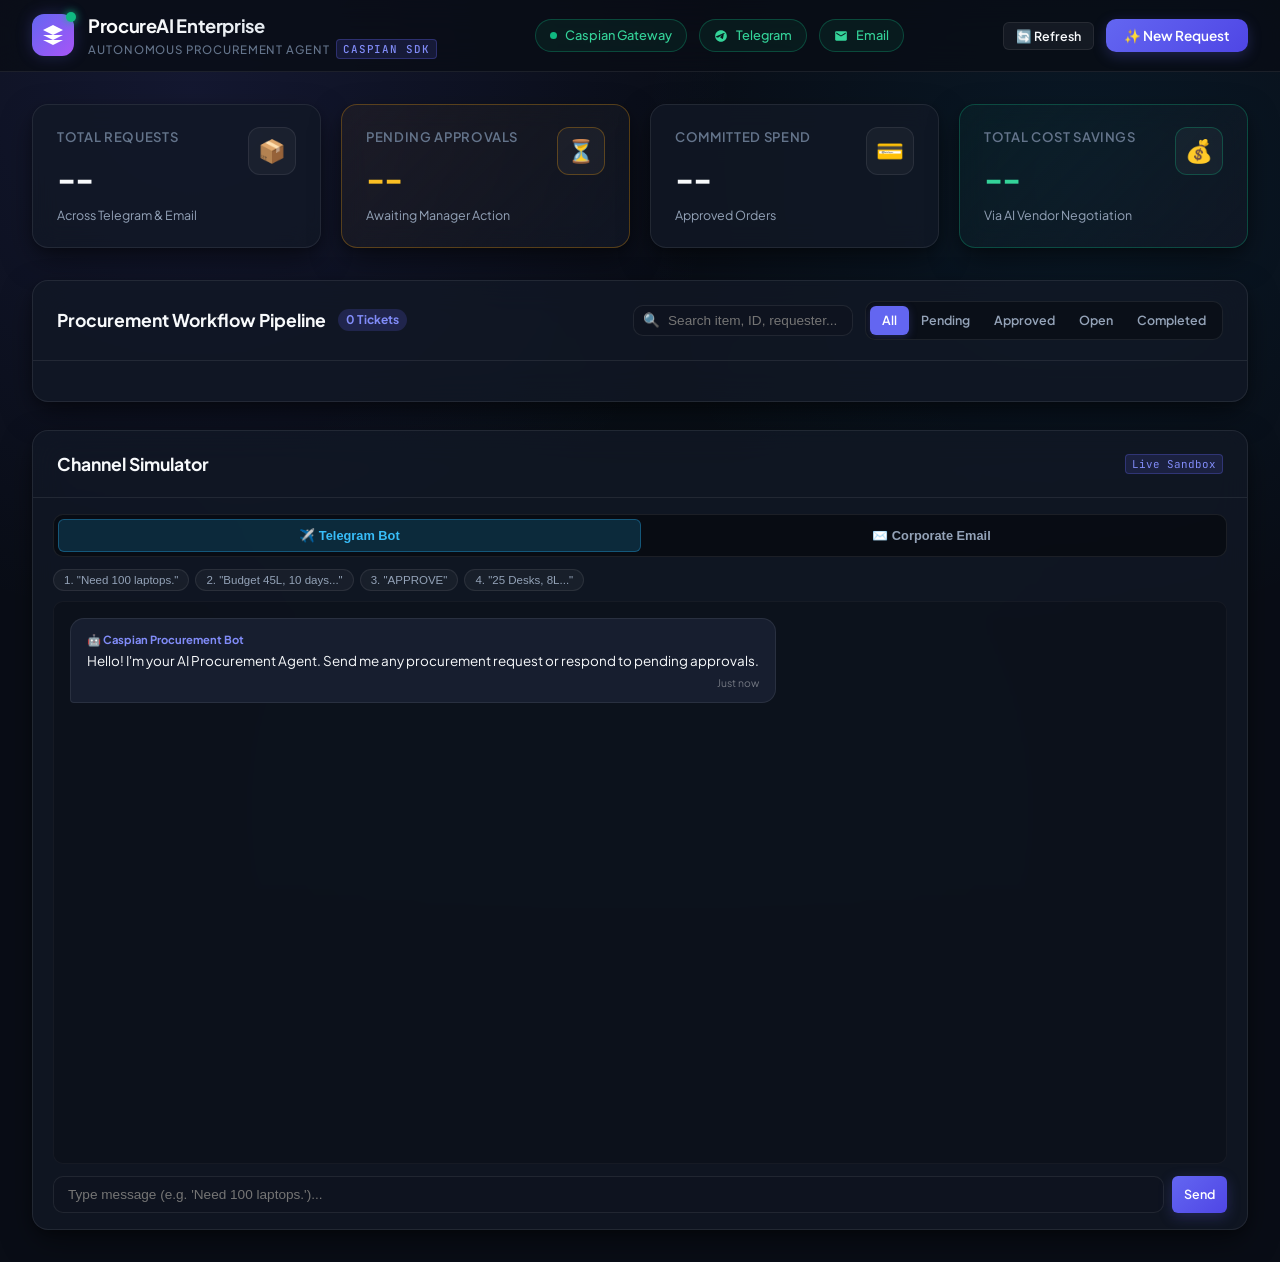
==== static/index.html @ bb364f2c "feat: complete Enterprise AI Procurement Agent powered by Caspian SDK with multi-channel Telegram, E" ====
<!DOCTYPE html>
<html lang="en">
<head>
  <meta charset="UTF-8">
  <meta name="viewport" content="width=device-width, initial-scale=1.0">
  <title>Enterprise AI Procurement Agent | Powered by Caspian SDK</title>
  <link rel="preconnect" href="https://fonts.googleapis.com">
  <link rel="preconnect" href="https://fonts.gstatic.com" crossorigin>
  <link href="https://fonts.googleapis.com/css2?family=JetBrains+Mono:wght@400;600;700&family=Plus+Jakarta+Sans:wght@400;500;600;700;800&display=swap" rel="stylesheet">
  <link rel="stylesheet" href="/static/css/style.css">
</head>
<body>
  <div class="app-layout">
    
    <!-- Top Header -->
    <header class="header">
      <div class="brand-section">
        <div class="brand-logo-badge">
          <svg viewBox="0 0 24 24">
            <path d="M12 2L2 7l10 5 10-5-10-5zM2 17l10 5 10-5M2 12l10 5 10-5"/>
          </svg>
          <div class="pulse-indicator"></div>
        </div>
        <div>
          <div class="brand-title">ProcureAI Enterprise</div>
          <div class="brand-subtitle">
            Autonomous Procurement Agent <span class="caspian-tag">Caspian SDK</span>
          </div>
        </div>
      </div>

      <!-- Live Channel Status Indicators -->
      <div class="header-status-channels">
        <div class="channel-pill active" title="Caspian Unified Multi-Channel Gateway">
          <div class="dot"></div>
          <span>Caspian Gateway</span>
        </div>
        <div class="channel-pill active" title="Telegram Bot Channel Ready">
          <svg width="14" height="14" viewBox="0 0 24 24" fill="currentColor">
            <path d="M12 2C6.48 2 2 6.48 2 12s4.48 10 10 10 10-4.48 10-10S17.52 2 12 2zm4.64 6.8c-.15 1.58-.8 5.42-1.13 7.19-.14.75-.42 1-.68 1.03-.58.05-1.02-.38-1.58-.75-.88-.58-1.38-.94-2.23-1.5-.99-.65-.35-1.01.22-1.59.15-.15 2.71-2.48 2.76-2.69.01-.03.01-.14-.07-.19-.08-.05-.19-.02-.27 0-.12.03-1.99 1.27-5.61 3.72-.53.36-1.01.54-1.44.53-.47-.01-1.38-.27-2.05-.49-.83-.27-1.49-.42-1.43-.88.03-.24.38-.49 1.03-.75 4.04-1.76 6.74-2.92 8.09-3.49 3.85-1.61 4.65-1.89 5.17-1.9.11 0 .37.03.54.17.14.12.18.28.2.45-.02.07-.02.21-.04.34z"/>
          </svg>
          <span>Telegram</span>
        </div>
        <div class="channel-pill active" title="Corporate Email Inbound/Outbound Engine">
          <svg width="14" height="14" viewBox="0 0 24 24" fill="currentColor">
            <path d="M20 4H4c-1.1 0-1.99.9-1.99 2L2 18c0 1.1.9 2 2 2h16c1.1 0 2-.9 2-2V6c0-1.1-.9-2-2-2zm0 4l-8 5-8-5V6l8 5 8-5v2z"/>
          </svg>
          <span>Email</span>
        </div>
      </div>

      <!-- Action Buttons -->
      <div class="header-actions">
        <button class="btn btn-glass btn-sm" id="btn-refresh-dashboard">
          🔄 Refresh
        </button>
        <button class="btn btn-primary" id="btn-open-create-modal">
          ✨ New Request
        </button>
      </div>
    </header>

    <!-- Main Content -->
    <main class="main-content">
      
      <!-- KPI Metrics Grid -->
      <div class="kpi-grid">
        <div class="kpi-card">
          <div>
            <div class="kpi-title">Total Requests</div>
            <div class="kpi-value" id="kpi-total-requests">--</div>
            <div class="kpi-subtitle">Across Telegram & Email</div>
          </div>
          <div class="kpi-icon-box">📦</div>
        </div>

        <div class="kpi-card pending-approval">
          <div>
            <div class="kpi-title">Pending Approvals</div>
            <div class="kpi-value" id="kpi-pending-approvals" style="color: #fbbf24;">--</div>
            <div class="kpi-subtitle">Awaiting Manager Action</div>
          </div>
          <div class="kpi-icon-box" style="border-color: rgba(245, 158, 11, 0.3);">⏳</div>
        </div>

        <div class="kpi-card">
          <div>
            <div class="kpi-title">Committed Spend</div>
            <div class="kpi-value" id="kpi-committed-spend">--</div>
            <div class="kpi-subtitle">Approved Orders</div>
          </div>
          <div class="kpi-icon-box">💳</div>
        </div>

        <div class="kpi-card savings-highlight">
          <div>
            <div class="kpi-title">Total Cost Savings</div>
            <div class="kpi-value" id="kpi-total-savings" style="color: #34d399;">--</div>
            <div class="kpi-subtitle">Via AI Vendor Negotiation</div>
          </div>
          <div class="kpi-icon-box" style="border-color: rgba(16, 185, 129, 0.3);">💰</div>
        </div>
      </div>

      <!-- Main Dual Panel Section -->
      <div class="dashboard-grid">
        
        <!-- Left Panel: Procurement Workflow Tracker -->
        <div class="panel">
          <div class="panel-header">
            <div class="panel-title-area">
              <div class="panel-title">Procurement Workflow Pipeline</div>
              <div class="badge-count" id="pipeline-count">0 Tickets</div>
            </div>

            <!-- Controls: Search & Tabs -->
            <div class="controls-bar">
              <div class="search-input-wrap">
                <span class="search-icon">🔍</span>
                <input type="text" class="search-input" id="search-input" placeholder="Search item, ID, requester...">
              </div>

              <div class="filter-tabs" id="status-filter-tabs">
                <div class="filter-tab active" data-status="">All</div>
                <div class="filter-tab" data-status="Approval Pending">Pending</div>
                <div class="filter-tab" data-status="Approved">Approved</div>
                <div class="filter-tab" data-status="Open">Open</div>
                <div class="filter-tab" data-status="Completed">Completed</div>
              </div>
            </div>
          </div>

          <!-- Cards List -->
          <div class="procurement-list" id="procurement-cards-container">
            <!-- Dynamic cards injected by JS -->
          </div>
        </div>

        <!-- Right Panel: Live Multi-Channel Simulator -->
        <div class="panel simulator-panel">
          <div class="panel-header">
            <div class="panel-title-area">
              <div class="panel-title">Channel Simulator</div>
            </div>
            <span class="caspian-tag">Live Sandbox</span>
          </div>

          <div style="padding: 16px 20px; display: flex; flex-direction: column; flex: 1;">
            
            <!-- Channel Switcher -->
            <div class="simulator-channel-switch">
              <button class="sim-switch-btn active telegram" id="sim-tab-telegram" data-channel="telegram">
                ✈️ Telegram Bot
              </button>
              <button class="sim-switch-btn email" id="sim-tab-email" data-channel="email">
                ✉️ Corporate Email
              </button>
            </div>

            <!-- Quick Example Prompts from User Request -->
            <div class="quick-prompts">
              <button class="quick-prompt-btn" data-text="Need 100 laptops.">
                1. "Need 100 laptops."
              </button>
              <button class="quick-prompt-btn" data-text="Budget is 45 lakhs and delivery in 10 days with i5, 16GB RAM, 512GB SSD">
                2. "Budget 45L, 10 days..."
              </button>
              <button class="quick-prompt-btn" data-text="APPROVE">
                3. "APPROVE"
              </button>
              <button class="quick-prompt-btn" data-text="Procure 25 ergonomic standing desks within 3 weeks budget 8 Lakhs">
                4. "25 Desks, 8L..."
              </button>
            </div>

            <!-- Live Chat Bubbles Stream -->
            <div class="chat-stream" id="chat-stream">
              <div class="chat-bubble agent">
                <div class="agent-tag">🤖 Caspian Procurement Bot</div>
                <div>Hello! I'm your AI Procurement Agent. Send me any procurement request or respond to pending approvals.</div>
                <div class="bubble-time">Just now</div>
              </div>
            </div>

            <!-- Message Input Area -->
            <form id="chat-form" class="chat-input-area">
              <input type="text" id="chat-input" class="chat-input" placeholder="Type message (e.g. 'Need 100 laptops.')..." autocomplete="off">
              <button type="submit" class="btn btn-primary btn-sm">Send</button>
            </form>
          </div>
        </div>

      </div>
    </main>

    <!-- Modal 1: Procurement Details & Vendor Matrix -->
    <div class="modal-backdrop" id="ticket-modal">
      <div class="modal-box">
        <div class="modal-header">
          <div>
            <div class="modal-title" id="modal-ticket-id">PROC-2026-XXX</div>
            <div style="font-size: 0.8rem; color: var(--text-muted);" id="modal-ticket-title">Title</div>
          </div>
          <button class="close-btn" id="btn-close-ticket-modal">&times;</button>
        </div>

        <div id="modal-ticket-content">
          <!-- Dynamically populated -->
        </div>
      </div>
    </div>

    <!-- Modal 2: Create New Procurement Request -->
    <div class="modal-backdrop" id="create-modal">
      <div class="modal-box">
        <div class="modal-header">
          <div class="modal-title">Create Procurement Request</div>
          <button class="close-btn" id="btn-close-create-modal">&times;</button>
        </div>

        <form id="form-create-procurement">
          <div class="form-group">
            <label class="form-label">Product Name / Category</label>
            <input type="text" id="create-product" class="form-control" placeholder="e.g. Laptop, Server, Monitor, Office Chair" required>
          </div>

          <div class="form-grid">
            <div class="form-group">
              <label class="form-label">Quantity</label>
              <input type="number" id="create-quantity" class="form-control" placeholder="100" min="1" required>
            </div>
            <div class="form-group">
              <label class="form-label">Budget (INR ₹)</label>
              <input type="number" id="create-budget" class="form-control" placeholder="4500000" min="100" required>
            </div>
          </div>

          <div class="form-grid">
            <div class="form-group">
              <label class="form-label">Required Delivery Timeline (Days)</label>
              <input type="number" id="create-delivery" class="form-control" placeholder="10" min="1" required>
            </div>
            <div class="form-group">
              <label class="form-label">Origin Channel</label>
              <select id="create-channel" class="form-control">
                <option value="telegram">Telegram</option>
                <option value="email">Corporate Email</option>
                <option value="web">Web Dashboard</option>
              </select>
            </div>
          </div>

          <div class="form-group">
            <label class="form-label">Specifications (comma separated)</label>
            <input type="text" id="create-specs" class="form-control" placeholder="i5 13th Gen, 16GB RAM, 512GB SSD, 3-Year Onsite">
          </div>

          <div class="form-group">
            <label class="form-label">Requester Name</label>
            <input type="text" id="create-requester" class="form-control" placeholder="Engineering Lead / Manager">
          </div>

          <div style="display: flex; justify-content: flex-end; gap: 10px; margin-top: 20px;">
            <button type="button" class="btn btn-glass" id="btn-cancel-create">Cancel</button>
            <button type="submit" class="btn btn-primary">🚀 Launch Procurement</button>
          </div>
        </form>
      </div>
    </div>

  </div>

  <script src="/static/js/app.js"></script>
</body>
</html>
---- static/css/style.css ----
/* ==========================================================================
   Enterprise AI Procurement Agent - Design System & Styles
   Aesthetics: Deep Space / Indigo Glassmorphism, Modern Typography & Polish
   ========================================================================== */

:root {
  --font-main: 'Plus Jakarta Sans', -apple-system, BlinkMacSystemFont, 'Segoe UI', Roboto, sans-serif;
  --font-mono: 'JetBrains Mono', 'Fira Code', Consolas, monospace;

  /* Color Palette */
  --bg-dark: #090d16;
  --bg-card: rgba(18, 24, 38, 0.75);
  --bg-card-hover: rgba(28, 36, 56, 0.85);
  --bg-card-solid: #111726;
  --bg-input: rgba(15, 20, 32, 0.8);
  --border-glass: rgba(255, 255, 255, 0.08);
  --border-glass-bright: rgba(99, 102, 241, 0.3);

  --primary: #6366f1;
  --primary-light: #818cf8;
  --primary-dark: #4f46e5;
  --primary-glow: rgba(99, 102, 241, 0.25);

  --accent-emerald: #10b981;
  --accent-emerald-glow: rgba(16, 185, 129, 0.2);
  --accent-amber: #f59e0b;
  --accent-rose: #f43f5e;
  --accent-sky: #0ea5e9;
  --accent-purple: #a855f7;

  --text-main: #f8fafc;
  --text-secondary: #94a3b8;
  --text-muted: #64748b;

  --shadow-card: 0 12px 32px -4px rgba(0, 0, 0, 0.5), 0 4px 12px -2px rgba(0, 0, 0, 0.3);
  --shadow-glow: 0 0 24px -2px var(--primary-glow);
  --radius-lg: 16px;
  --radius-md: 10px;
  --radius-sm: 6px;
  --radius-full: 9999px;

  --telegram-blue: #229ed9;
  --email-amber: #ea580c;
}

* {
  box-sizing: border-box;
  margin: 0;
  padding: 0;
}

body {
  font-family: var(--font-main);
  background-color: var(--bg-dark);
  color: var(--text-main);
  line-height: 1.5;
  min-height: 100vh;
  overflow-x: hidden;
  background-image: 
    radial-gradient(circle at 15% 10%, rgba(99, 102, 241, 0.12) 0%, transparent 40%),
    radial-gradient(circle at 85% 20%, rgba(14, 165, 233, 0.08) 0%, transparent 35%),
    radial-gradient(circle at 50% 90%, rgba(16, 185, 129, 0.06) 0%, transparent 50%);
  background-attachment: fixed;
}

/* Custom Scrollbars */
::-webkit-scrollbar {
  width: 6px;
  height: 6px;
}
::-webkit-scrollbar-track {
  background: rgba(0, 0, 0, 0.2);
}
::-webkit-scrollbar-thumb {
  background: rgba(255, 255, 255, 0.15);
  border-radius: var(--radius-full);
}
::-webkit-scrollbar-thumb:hover {
  background: var(--primary-light);
}

/* App Container */
.app-layout {
  display: flex;
  flex-direction: column;
  min-height: 100vh;
}

/* Header & Topbar */
.header {
  height: 72px;
  backdrop-filter: blur(16px);
  background: rgba(9, 13, 22, 0.8);
  border-bottom: 1px solid var(--border-glass);
  position: sticky;
  top: 0;
  z-index: 50;
  display: flex;
  align-items: center;
  justify-content: space-between;
  padding: 0 32px;
}

.brand-section {
  display: flex;
  align-items: center;
  gap: 14px;
}

.brand-logo-badge {
  width: 42px;
  height: 42px;
  border-radius: 12px;
  background: linear-gradient(135deg, var(--primary), #a855f7);
  display: flex;
  align-items: center;
  justify-content: center;
  box-shadow: 0 0 16px var(--primary-glow);
  position: relative;
}

.brand-logo-badge svg {
  width: 24px;
  height: 24px;
  fill: #ffffff;
}

.pulse-indicator {
  position: absolute;
  top: -2px;
  right: -2px;
  width: 10px;
  height: 10px;
  background: var(--accent-emerald);
  border-radius: 50%;
  box-shadow: 0 0 8px var(--accent-emerald);
  animation: pulse-ring 2s infinite ease-out;
}

@keyframes pulse-ring {
  0% { transform: scale(0.95); box-shadow: 0 0 0 0 rgba(16, 185, 129, 0.7); }
  70% { transform: scale(1.1); box-shadow: 0 0 0 8px rgba(16, 185, 129, 0); }
  100% { transform: scale(0.95); box-shadow: 0 0 0 0 rgba(16, 185, 129, 0); }
}

.brand-title {
  font-size: 1.15rem;
  font-weight: 700;
  letter-spacing: -0.02em;
  background: linear-gradient(90deg, #ffffff, #cbd5e1);
  -webkit-background-clip: text;
  -webkit-text-fill-color: transparent;
}

.brand-subtitle {
  font-size: 0.72rem;
  color: var(--text-muted);
  font-weight: 500;
  text-transform: uppercase;
  letter-spacing: 0.08em;
  display: flex;
  align-items: center;
  gap: 6px;
}

.caspian-tag {
  background: rgba(99, 102, 241, 0.15);
  color: var(--primary-light);
  padding: 1px 6px;
  border-radius: 4px;
  border: 1px solid rgba(99, 102, 241, 0.3);
  font-family: var(--font-mono);
  font-size: 0.68rem;
}

.header-status-channels {
  display: flex;
  align-items: center;
  gap: 12px;
}

.channel-pill {
  display: flex;
  align-items: center;
  gap: 8px;
  background: rgba(255, 255, 255, 0.04);
  border: 1px solid var(--border-glass);
  padding: 6px 14px;
  border-radius: var(--radius-full);
  font-size: 0.8rem;
  font-weight: 500;
  color: var(--text-secondary);
  transition: all 0.2s ease;
}

.channel-pill.active {
  border-color: rgba(16, 185, 129, 0.3);
  background: rgba(16, 185, 129, 0.08);
  color: #34d399;
}

.channel-pill .dot {
  width: 7px;
  height: 7px;
  border-radius: 50%;
  background: var(--accent-emerald);
}

.header-actions {
  display: flex;
  align-items: center;
  gap: 12px;
}

/* Primary and Glass Buttons */
.btn {
  display: inline-flex;
  align-items: center;
  justify-content: center;
  gap: 8px;
  font-family: var(--font-main);
  font-size: 0.85rem;
  font-weight: 600;
  padding: 8px 18px;
  border-radius: var(--radius-md);
  cursor: pointer;
  transition: all 0.2s cubic-bezier(0.4, 0, 0.2, 1);
  border: none;
  outline: none;
  text-decoration: none;
}

.btn-primary {
  background: linear-gradient(135deg, var(--primary), var(--primary-dark));
  color: #ffffff;
  box-shadow: 0 4px 14px var(--primary-glow);
}
.btn-primary:hover {
  background: linear-gradient(135deg, var(--primary-light), var(--primary));
  box-shadow: 0 6px 20px rgba(99, 102, 241, 0.45);
  transform: translateY(-1px);
}

.btn-glass {
  background: rgba(255, 255, 255, 0.05);
  color: var(--text-main);
  border: 1px solid var(--border-glass);
}
.btn-glass:hover {
  background: rgba(255, 255, 255, 0.1);
  border-color: rgba(255, 255, 255, 0.2);
  transform: translateY(-1px);
}

.btn-success {
  background: linear-gradient(135deg, #10b981, #059669);
  color: #ffffff;
  box-shadow: 0 4px 12px rgba(16, 185, 129, 0.25);
}
.btn-success:hover {
  background: linear-gradient(135deg, #34d399, #10b981);
  transform: translateY(-1px);
}

.btn-danger {
  background: linear-gradient(135deg, #f43f5e, #e11d48);
  color: #ffffff;
  box-shadow: 0 4px 12px rgba(244, 63, 94, 0.25);
}
.btn-danger:hover {
  background: linear-gradient(135deg, #fb7185, #f43f5e);
  transform: translateY(-1px);
}

.btn-sm {
  padding: 5px 12px;
  font-size: 0.78rem;
  border-radius: var(--radius-sm);
}

/* Main Dashboard Body */
.main-content {
  flex: 1;
  padding: 32px;
  max-width: 1600px;
  margin: 0 auto;
  width: 100%;
}

/* KPI Statistics Grid */
.kpi-grid {
  display: grid;
  grid-template-columns: repeat(auto-fit, minmax(260px, 1fr));
  gap: 20px;
  margin-bottom: 32px;
}

.kpi-card {
  background: var(--bg-card);
  backdrop-filter: blur(12px);
  border: 1px solid var(--border-glass);
  border-radius: var(--radius-lg);
  padding: 22px 24px;
  display: flex;
  align-items: flex-start;
  justify-content: space-between;
  box-shadow: var(--shadow-card);
  transition: transform 0.25s ease, border-color 0.25s ease;
  position: relative;
  overflow: hidden;
}

.kpi-card:hover {
  transform: translateY(-3px);
  border-color: var(--border-glass-bright);
}

.kpi-card::before {
  content: '';
  position: absolute;
  top: 0;
  left: 0;
  width: 100%;
  height: 3px;
  background: linear-gradient(90deg, transparent, var(--primary), transparent);
  opacity: 0;
  transition: opacity 0.3s ease;
}
.kpi-card:hover::before {
  opacity: 1;
}

.kpi-title {
  font-size: 0.82rem;
  color: var(--text-muted);
  font-weight: 600;
  text-transform: uppercase;
  letter-spacing: 0.05em;
  margin-bottom: 8px;
}

.kpi-value {
  font-size: 1.9rem;
  font-weight: 800;
  letter-spacing: -0.03em;
  color: var(--text-main);
  margin-bottom: 6px;
}

.kpi-subtitle {
  font-size: 0.78rem;
  color: var(--text-secondary);
  display: flex;
  align-items: center;
  gap: 6px;
}

.kpi-icon-box {
  width: 48px;
  height: 48px;
  border-radius: 12px;
  background: rgba(255, 255, 255, 0.04);
  border: 1px solid var(--border-glass);
  display: flex;
  align-items: center;
  justify-content: center;
  font-size: 1.4rem;
}

.kpi-card.pending-approval {
  border-color: rgba(245, 158, 11, 0.3);
  background: linear-gradient(135deg, rgba(245, 158, 11, 0.05), var(--bg-card));
}
.kpi-card.savings-highlight {
  border-color: rgba(16, 185, 129, 0.3);
  background: linear-gradient(135deg, rgba(16, 185, 129, 0.05), var(--bg-card));
}

/* Dashboard Dual Panel Layout */
.dashboard-grid {
  display: grid;
  grid-template-columns: 1fr 440px;
  gap: 28px;
  align-items: start;
}

@media (max-width: 1280px) {
  .dashboard-grid {
    grid-template-columns: 1fr;
  }
}

/* Procurement Workflow Panel */
.panel {
  background: var(--bg-card);
  backdrop-filter: blur(16px);
  border: 1px solid var(--border-glass);
  border-radius: var(--radius-lg);
  box-shadow: var(--shadow-card);
  overflow: hidden;
}

.panel-header {
  padding: 20px 24px;
  border-bottom: 1px solid var(--border-glass);
  display: flex;
  align-items: center;
  justify-content: space-between;
  flex-wrap: wrap;
  gap: 16px;
}

.panel-title-area {
  display: flex;
  align-items: center;
  gap: 12px;
}

.panel-title {
  font-size: 1.1rem;
  font-weight: 700;
}

.badge-count {
  background: rgba(99, 102, 241, 0.2);
  color: var(--primary-light);
  font-size: 0.75rem;
  font-weight: 700;
  padding: 2px 8px;
  border-radius: var(--radius-full);
}

/* Workflow Filters and Search */
.controls-bar {
  display: flex;
  align-items: center;
  gap: 12px;
  flex-wrap: wrap;
}

.search-input-wrap {
  position: relative;
}

.search-input {
  background: var(--bg-input);
  border: 1px solid var(--border-glass);
  color: var(--text-main);
  padding: 7px 12px 7px 34px;
  border-radius: var(--radius-md);
  font-size: 0.85rem;
  outline: none;
  width: 220px;
  transition: all 0.2s ease;
}
.search-input:focus {
  border-color: var(--primary);
  box-shadow: 0 0 12px var(--primary-glow);
}

.search-icon {
  position: absolute;
  left: 10px;
  top: 50%;
  transform: translateY(-50%);
  color: var(--text-muted);
  font-size: 0.85rem;
}

.filter-tabs {
  display: flex;
  align-items: center;
  background: rgba(0, 0, 0, 0.3);
  padding: 4px;
  border-radius: var(--radius-md);
  border: 1px solid var(--border-glass);
  overflow-x: auto;
}

.filter-tab {
  padding: 5px 12px;
  font-size: 0.78rem;
  font-weight: 600;
  color: var(--text-secondary);
  border-radius: var(--radius-sm);
  cursor: pointer;
  transition: all 0.2s ease;
  white-space: nowrap;
}

.filter-tab:hover {
  color: var(--text-main);
}

.filter-tab.active {
  background: var(--primary);
  color: #ffffff;
  box-shadow: 0 2px 8px var(--primary-glow);
}

/* Procurement Cards Stream */
.procurement-list {
  padding: 20px 24px;
  display: flex;
  flex-direction: column;
  gap: 16px;
  max-height: 800px;
  overflow-y: auto;
}

.procurement-card {
  background: rgba(18, 24, 38, 0.6);
  border: 1px solid var(--border-glass);
  border-radius: var(--radius-md);
  padding: 18px 20px;
  transition: all 0.2s cubic-bezier(0.4, 0, 0.2, 1);
  position: relative;
}

.procurement-card:hover {
  background: var(--bg-card-hover);
  border-color: rgba(255, 255, 255, 0.15);
  transform: translateY(-2px);
  box-shadow: 0 8px 24px rgba(0, 0, 0, 0.4);
}

.card-top {
  display: flex;
  align-items: center;
  justify-content: space-between;
  margin-bottom: 12px;
}

.ticket-id-badge {
  font-family: var(--font-mono);
  font-size: 0.8rem;
  font-weight: 700;
  color: var(--primary-light);
  background: rgba(99, 102, 241, 0.12);
  border: 1px solid rgba(99, 102, 241, 0.25);
  padding: 3px 8px;
  border-radius: var(--radius-sm);
}

.channel-tag {
  display: inline-flex;
  align-items: center;
  gap: 4px;
  font-size: 0.72rem;
  font-weight: 600;
  padding: 2px 7px;
  border-radius: var(--radius-full);
}
.channel-tag.telegram {
  background: rgba(34, 158, 217, 0.15);
  color: #38bdf8;
  border: 1px solid rgba(34, 158, 217, 0.3);
}
.channel-tag.email {
  background: rgba(234, 88, 12, 0.15);
  color: #fb923c;
  border: 1px solid rgba(234, 88, 12, 0.3);
}
.channel-tag.web {
  background: rgba(168, 85, 247, 0.15);
  color: #c084fc;
  border: 1px solid rgba(168, 85, 247, 0.3);
}

/* Status Badges */
.status-badge {
  font-size: 0.74rem;
  font-weight: 700;
  padding: 3px 9px;
  border-radius: var(--radius-full);
  display: inline-flex;
  align-items: center;
  gap: 5px;
}
.status-badge.open {
  background: rgba(14, 165, 233, 0.15);
  color: #38bdf8;
  border: 1px solid rgba(14, 165, 233, 0.3);
}
.status-badge.vendor-search,
.status-badge.negotiation {
  background: rgba(168, 85, 247, 0.15);
  color: #c084fc;
  border: 1px solid rgba(168, 85, 247, 0.3);
}
.status-badge.approval-pending {
  background: rgba(245, 158, 11, 0.15);
  color: #fbbf24;
  border: 1px solid rgba(245, 158, 11, 0.3);
}
.status-badge.approved,
.status-badge.completed {
  background: rgba(16, 185, 129, 0.15);
  color: #34d399;
  border: 1px solid rgba(16, 185, 129, 0.3);
}
.status-badge.rejected {
  background: rgba(244, 63, 94, 0.15);
  color: #fb7185;
  border: 1px solid rgba(244, 63, 94, 0.3);
}

.card-title {
  font-size: 1.05rem;
  font-weight: 700;
  color: var(--text-main);
  margin-bottom: 8px;
}

.specs-pills {
  display: flex;
  flex-wrap: wrap;
  gap: 6px;
  margin-bottom: 14px;
}

.spec-pill {
  background: rgba(255, 255, 255, 0.04);
  border: 1px solid rgba(255, 255, 255, 0.07);
  font-size: 0.72rem;
  color: var(--text-secondary);
  padding: 2px 7px;
  border-radius: 4px;
}

/* Recommended Offer Box inside card */
.offer-box {
  background: rgba(10, 14, 23, 0.6);
  border: 1px solid rgba(255, 255, 255, 0.06);
  border-radius: var(--radius-sm);
  padding: 12px 14px;
  display: flex;
  align-items: center;
  justify-content: space-between;
  margin-bottom: 14px;
}

.vendor-info {
  display: flex;
  flex-direction: column;
  gap: 2px;
}

.vendor-label {
  font-size: 0.7rem;
  color: var(--text-muted);
  text-transform: uppercase;
  letter-spacing: 0.05em;
}

.vendor-name {
  font-size: 0.88rem;
  font-weight: 700;
  color: var(--text-main);
  display: flex;
  align-items: center;
  gap: 6px;
}

.price-details {
  text-align: right;
}

.quoted-price {
  font-size: 1.05rem;
  font-weight: 800;
  color: #34d399;
}

.budget-strike {
  font-size: 0.75rem;
  color: var(--text-muted);
}

.card-footer {
  display: flex;
  align-items: center;
  justify-content: space-between;
  padding-top: 10px;
  border-top: 1px solid rgba(255, 255, 255, 0.05);
}

.requester-meta {
  font-size: 0.75rem;
  color: var(--text-muted);
  display: flex;
  align-items: center;
  gap: 6px;
}

.card-actions {
  display: flex;
  align-items: center;
  gap: 8px;
}

/* Live Multi-Channel Simulator Panel */
.simulator-panel {
  display: flex;
  flex-direction: column;
  height: 800px;
}

.simulator-channel-switch {
  display: flex;
  background: rgba(0, 0, 0, 0.4);
  padding: 4px;
  border-radius: var(--radius-md);
  border: 1px solid var(--border-glass);
  margin-bottom: 12px;
}

.sim-switch-btn {
  flex: 1;
  padding: 8px 12px;
  font-size: 0.8rem;
  font-weight: 600;
  color: var(--text-secondary);
  border-radius: var(--radius-sm);
  border: none;
  background: transparent;
  cursor: pointer;
  display: flex;
  align-items: center;
  justify-content: center;
  gap: 6px;
  transition: all 0.2s ease;
}

.sim-switch-btn.active.telegram {
  background: rgba(34, 158, 217, 0.2);
  color: #38bdf8;
  border: 1px solid rgba(34, 158, 217, 0.4);
}

.sim-switch-btn.active.email {
  background: rgba(234, 88, 12, 0.2);
  color: #fb923c;
  border: 1px solid rgba(234, 88, 12, 0.4);
}

/* Chat View */
.chat-stream {
  flex: 1;
  padding: 16px;
  overflow-y: auto;
  display: flex;
  flex-direction: column;
  gap: 14px;
  background: rgba(10, 14, 23, 0.5);
  border-radius: var(--radius-md);
  margin-bottom: 12px;
  border: 1px solid rgba(255, 255, 255, 0.04);
}

.chat-bubble {
  max-width: 86%;
  padding: 12px 16px;
  border-radius: 14px;
  font-size: 0.84rem;
  line-height: 1.45;
  position: relative;
  animation: fadeIn 0.2s ease;
}

@keyframes fadeIn {
  from { opacity: 0; transform: translateY(4px); }
  to { opacity: 1; transform: translateY(0); }
}

.chat-bubble.user {
  align-self: flex-end;
  background: linear-gradient(135deg, var(--primary), var(--primary-dark));
  color: #ffffff;
  border-bottom-right-radius: 4px;
  box-shadow: 0 4px 12px var(--primary-glow);
}

.chat-bubble.agent {
  align-self: flex-start;
  background: rgba(26, 34, 52, 0.85);
  border: 1px solid var(--border-glass);
  color: var(--text-main);
  border-bottom-left-radius: 4px;
}

.chat-bubble.agent .agent-tag {
  font-size: 0.7rem;
  font-weight: 700;
  color: var(--primary-light);
  margin-bottom: 4px;
  display: flex;
  align-items: center;
  gap: 4px;
}

.bubble-time {
  font-size: 0.65rem;
  color: rgba(255, 255, 255, 0.4);
  margin-top: 4px;
  text-align: right;
}

/* Quick prompt injection buttons */
.quick-prompts {
  display: flex;
  gap: 6px;
  flex-wrap: wrap;
  margin-bottom: 10px;
}

.quick-prompt-btn {
  background: rgba(255, 255, 255, 0.04);
  border: 1px solid var(--border-glass);
  color: var(--text-secondary);
  font-size: 0.72rem;
  padding: 4px 10px;
  border-radius: var(--radius-full);
  cursor: pointer;
  transition: all 0.2s ease;
}
.quick-prompt-btn:hover {
  background: rgba(99, 102, 241, 0.15);
  color: var(--primary-light);
  border-color: var(--primary);
}

.chat-input-area {
  display: flex;
  gap: 8px;
}

.chat-input {
  flex: 1;
  background: var(--bg-input);
  border: 1px solid var(--border-glass);
  border-radius: var(--radius-md);
  color: var(--text-main);
  padding: 10px 14px;
  font-size: 0.85rem;
  outline: none;
  transition: border-color 0.2s ease;
}
.chat-input:focus {
  border-color: var(--primary);
}

/* Modal Dialogs */
.modal-backdrop {
  position: fixed;
  top: 0;
  left: 0;
  width: 100vw;
  height: 100vh;
  background: rgba(0, 0, 0, 0.75);
  backdrop-filter: blur(8px);
  z-index: 100;
  display: flex;
  align-items: center;
  justify-content: center;
  opacity: 0;
  pointer-events: none;
  transition: opacity 0.25s ease;
}

.modal-backdrop.open {
  opacity: 1;
  pointer-events: auto;
}

.modal-box {
  background: var(--bg-card-solid);
  border: 1px solid var(--border-glass-bright);
  border-radius: var(--radius-lg);
  width: 90%;
  max-width: 680px;
  max-height: 90vh;
  overflow-y: auto;
  box-shadow: var(--shadow-card);
  padding: 28px;
  transform: scale(0.95);
  transition: transform 0.25s ease;
}

.modal-backdrop.open .modal-box {
  transform: scale(1);
}

.modal-header {
  display: flex;
  align-items: center;
  justify-content: space-between;
  margin-bottom: 20px;
  border-bottom: 1px solid var(--border-glass);
  padding-bottom: 14px;
}

.modal-title {
  font-size: 1.2rem;
  font-weight: 700;
}

.close-btn {
  background: transparent;
  border: none;
  color: var(--text-muted);
  font-size: 1.3rem;
  cursor: pointer;
  transition: color 0.2s ease;
}
.close-btn:hover {
  color: var(--text-main);
}

.form-group {
  margin-bottom: 16px;
}

.form-label {
  display: block;
  font-size: 0.8rem;
  font-weight: 600;
  color: var(--text-secondary);
  margin-bottom: 6px;
}

.form-control {
  width: 100%;
  background: var(--bg-input);
  border: 1px solid var(--border-glass);
  border-radius: var(--radius-md);
  color: var(--text-main);
  padding: 10px 14px;
  font-size: 0.88rem;
  outline: none;
  font-family: var(--font-main);
}
.form-control:focus {
  border-color: var(--primary);
  box-shadow: 0 0 12px var(--primary-glow);
}

.form-grid {
  display: grid;
  grid-template-columns: 1fr 1fr;
  gap: 16px;
}

/* Quote Comparison Table */
.quote-table {
  width: 100%;
  border-collapse: collapse;
  margin: 16px 0;
  font-size: 0.82rem;
}
.quote-table th {
  text-align: left;
  padding: 10px;
  background: rgba(0, 0, 0, 0.3);
  color: var(--text-muted);
  border-bottom: 1px solid var(--border-glass);
  font-weight: 600;
}
.quote-table td {
  padding: 12px 10px;
  border-bottom: 1px solid rgba(255, 255, 255, 0.05);
}
.quote-table tr.recommended {
  background: rgba(16, 185, 129, 0.08);
  border-left: 3px solid var(--accent-emerald);
}

/* Timeline Audit Trail */
.timeline {
  position: relative;
  padding-left: 20px;
  margin: 16px 0;
}
.timeline::before {
  content: '';
  position: absolute;
  left: 6px;
  top: 6px;
  bottom: 6px;
  width: 2px;
  background: var(--border-glass);
}
.timeline-item {
  position: relative;
  margin-bottom: 16px;
}
.timeline-dot {
  position: absolute;
  left: -20px;
  top: 4px;
  width: 10px;
  height: 10px;
  border-radius: 50%;
  background: var(--primary);
  box-shadow: 0 0 8px var(--primary-glow);
}
.timeline-title {
  font-size: 0.84rem;
  font-weight: 700;
  color: var(--text-main);
}
.timeline-meta {
  font-size: 0.72rem;
  color: var(--text-muted);
}
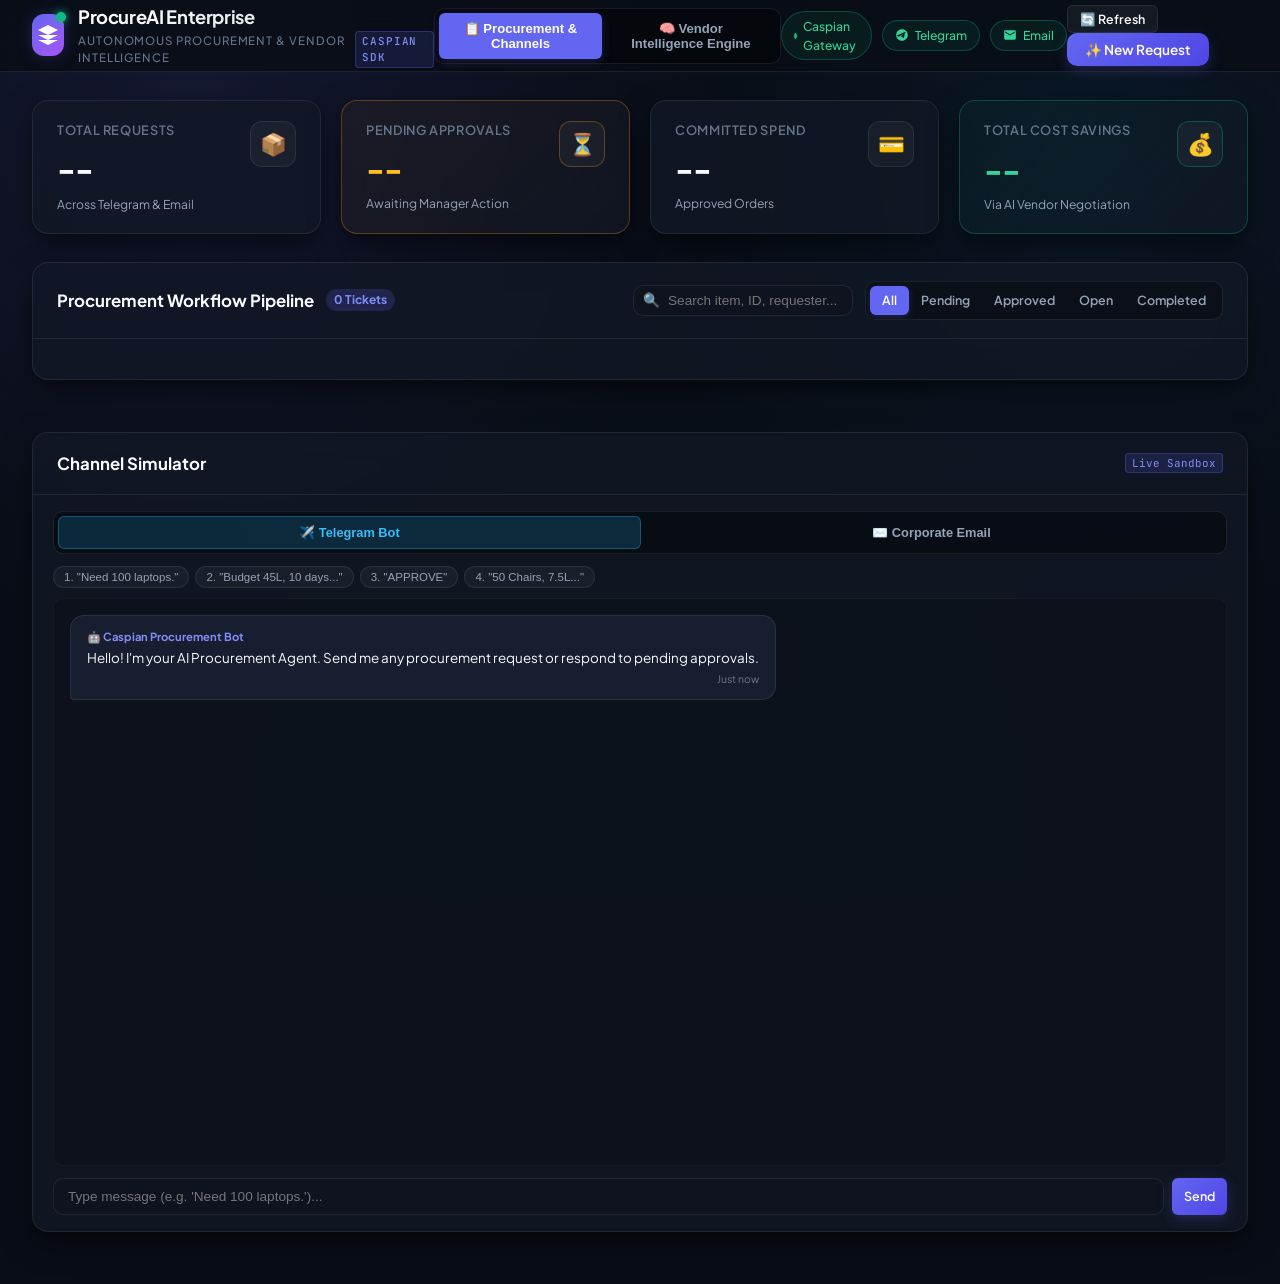
==== commit 0581f939: "feat: implement enterprise-grade Vendor Intelligence Engine with 4-factor scoring, autonomous negoti" ====
--- a/static/index.html
+++ b/static/index.html
@@ -3,7 +3,7 @@
 <head>
   <meta charset="UTF-8">
   <meta name="viewport" content="width=device-width, initial-scale=1.0">
-  <title>Enterprise AI Procurement Agent | Powered by Caspian SDK</title>
+  <title>ProcureAI Enterprise | AI Procurement Agent & Vendor Intelligence Engine</title>
   <link rel="preconnect" href="https://fonts.googleapis.com">
   <link rel="preconnect" href="https://fonts.gstatic.com" crossorigin>
   <link href="https://fonts.googleapis.com/css2?family=JetBrains+Mono:wght@400;600;700&family=Plus+Jakarta+Sans:wght@400;500;600;700;800&display=swap" rel="stylesheet">
@@ -24,9 +24,19 @@
         <div>
           <div class="brand-title">ProcureAI Enterprise</div>
           <div class="brand-subtitle">
-            Autonomous Procurement Agent <span class="caspian-tag">Caspian SDK</span>
-          </div>
-        </div>
+            Autonomous Procurement & Vendor Intelligence <span class="caspian-tag">Caspian SDK</span>
+          </div>
+        </div>
+      </div>
+
+      <!-- Navigation Tabs -->
+      <div class="main-nav-tabs">
+        <button class="nav-tab-btn active" id="tab-nav-workflow" data-target="view-procurement">
+          📋 Procurement & Channels
+        </button>
+        <button class="nav-tab-btn" id="tab-nav-vi" data-target="view-vendor-intelligence">
+          🧠 Vendor Intelligence Engine
+        </button>
       </div>
 
       <!-- Live Channel Status Indicators -->
@@ -102,100 +112,207 @@
         </div>
       </div>
 
-      <!-- Main Dual Panel Section -->
-      <div class="dashboard-grid">
+      <!-- VIEW 1: Main Procurement Workflow & Multi-Channel Simulator -->
+      <section class="view-section active-view" id="view-procurement">
+        <div class="dashboard-grid">
+          
+          <!-- Left Panel: Procurement Workflow Tracker -->
+          <div class="panel">
+            <div class="panel-header">
+              <div class="panel-title-area">
+                <div class="panel-title">Procurement Workflow Pipeline</div>
+                <div class="badge-count" id="pipeline-count">0 Tickets</div>
+              </div>
+
+              <!-- Controls: Search & Tabs -->
+              <div class="controls-bar">
+                <div class="search-input-wrap">
+                  <span class="search-icon">🔍</span>
+                  <input type="text" class="search-input" id="search-input" placeholder="Search item, ID, requester...">
+                </div>
+
+                <div class="filter-tabs" id="status-filter-tabs">
+                  <div class="filter-tab active" data-status="">All</div>
+                  <div class="filter-tab" data-status="Approval Pending">Pending</div>
+                  <div class="filter-tab" data-status="Approved">Approved</div>
+                  <div class="filter-tab" data-status="Open">Open</div>
+                  <div class="filter-tab" data-status="Completed">Completed</div>
+                </div>
+              </div>
+            </div>
+
+            <!-- Cards List -->
+            <div class="procurement-list" id="procurement-cards-container">
+              <!-- Dynamic cards injected by JS -->
+            </div>
+          </div>
+
+          <!-- Right Panel: Live Multi-Channel Simulator -->
+          <div class="panel simulator-panel">
+            <div class="panel-header">
+              <div class="panel-title-area">
+                <div class="panel-title">Channel Simulator</div>
+              </div>
+              <span class="caspian-tag">Live Sandbox</span>
+            </div>
+
+            <div style="padding: 16px 20px; display: flex; flex-direction: column; flex: 1;">
+              
+              <!-- Channel Switcher -->
+              <div class="simulator-channel-switch">
+                <button class="sim-switch-btn active telegram" id="sim-tab-telegram" data-channel="telegram">
+                  ✈️ Telegram Bot
+                </button>
+                <button class="sim-switch-btn email" id="sim-tab-email" data-channel="email">
+                  ✉️ Corporate Email
+                </button>
+              </div>
+
+              <!-- Quick Example Prompts -->
+              <div class="quick-prompts">
+                <button class="quick-prompt-btn" data-text="Need 100 laptops.">
+                  1. "Need 100 laptops."
+                </button>
+                <button class="quick-prompt-btn" data-text="Budget is 45 lakhs and delivery in 10 days with i5, 16GB RAM, 512GB SSD">
+                  2. "Budget 45L, 10 days..."
+                </button>
+                <button class="quick-prompt-btn" data-text="APPROVE">
+                  3. "APPROVE"
+                </button>
+                <button class="quick-prompt-btn" data-text="Procure 50 ergonomic chairs budget 7.5 Lakhs in 14 days">
+                  4. "50 Chairs, 7.5L..."
+                </button>
+              </div>
+
+              <!-- Live Chat Bubbles Stream -->
+              <div class="chat-stream" id="chat-stream">
+                <div class="chat-bubble agent">
+                  <div class="agent-tag">🤖 Caspian Procurement Bot</div>
+                  <div>Hello! I'm your AI Procurement Agent. Send me any procurement request or respond to pending approvals.</div>
+                  <div class="bubble-time">Just now</div>
+                </div>
+              </div>
+
+              <!-- Message Input Area -->
+              <form id="chat-form" class="chat-input-area">
+                <input type="text" id="chat-input" class="chat-input" placeholder="Type message (e.g. 'Need 100 laptops.')..." autocomplete="off">
+                <button type="submit" class="btn btn-primary btn-sm">Send</button>
+              </form>
+            </div>
+          </div>
+
+        </div>
+      </section>
+
+      <!-- VIEW 2: Vendor Intelligence Hub -->
+      <section class="view-section" id="view-vendor-intelligence">
         
-        <!-- Left Panel: Procurement Workflow Tracker -->
-        <div class="panel">
-          <div class="panel-header">
-            <div class="panel-title-area">
-              <div class="panel-title">Procurement Workflow Pipeline</div>
-              <div class="badge-count" id="pipeline-count">0 Tickets</div>
-            </div>
-
-            <!-- Controls: Search & Tabs -->
-            <div class="controls-bar">
+        <!-- Top Toolbar: Quick Action Buttons for Reports & Analysis -->
+        <div style="display: flex; justify-content: space-between; align-items: center; margin-bottom: 20px; flex-wrap: wrap; gap: 12px;">
+          <div style="display: flex; gap: 10px; align-items: center;">
+            <button class="btn btn-primary btn-sm" id="btn-run-sample-analysis">
+              ⚡ Analyze Sample Quotes (100 Laptops)
+            </button>
+            <button class="btn btn-glass btn-sm" id="btn-trigger-negotiation-demo">
+              🤝 Launch AI Negotiation
+            </button>
+          </div>
+          <div style="display: flex; gap: 10px;">
+            <button class="btn btn-glass btn-sm" id="btn-view-comparison-report">
+              📄 Vendor Comparison Report
+            </button>
+            <button class="btn btn-glass btn-sm" id="btn-view-negotiation-report">
+              📑 Negotiation Report
+            </button>
+          </div>
+        </div>
+
+        <div class="vi-grid">
+          
+          <!-- Panel 1: Quotation Analysis & 4-Factor Weighted Scoring -->
+          <div class="panel">
+            <div class="panel-header">
+              <div class="panel-title-area">
+                <div class="panel-title">Quotation Scoring Matrix</div>
+              </div>
+              <span class="caspian-tag" style="background: rgba(16, 185, 129, 0.15); color: #34d399; border-color: rgba(16, 185, 129, 0.3);">
+                40% Price • 25% Deliv • 20% Rel • 15% Warr
+              </span>
+            </div>
+            
+            <div style="padding: 20px;" id="scoring-matrix-container">
+              <!-- Dynamically populated scores -->
+              <div style="text-align: center; padding: 30px; color: var(--text-muted);">
+                Click <b>"Analyze Sample Quotes"</b> above to evaluate multi-vendor bids with 4-factor scoring.
+              </div>
+            </div>
+          </div>
+
+          <!-- Panel 2: Vendor Risk Detection Radar -->
+          <div class="panel">
+            <div class="panel-header">
+              <div class="panel-title-area">
+                <div class="panel-title">Vendor Risk Detection Radar</div>
+              </div>
+              <span class="badge-count" id="risk-count-badge">0 Alerts</span>
+            </div>
+
+            <div style="padding: 20px;" id="risk-radar-container">
+              <!-- Dynamically populated risk alerts -->
+              <div style="text-align: center; padding: 30px; color: var(--text-muted);">
+                Risk scanning active. Price anomaly & compliance checks ready.
+              </div>
+            </div>
+          </div>
+
+        </div>
+
+        <!-- Row 2: Vendor Discovery Catalog & Autonomous Negotiation Console -->
+        <div class="vi-grid">
+          
+          <!-- Panel 3: Vendor Discovery Directory -->
+          <div class="panel">
+            <div class="panel-header">
+              <div class="panel-title-area">
+                <div class="panel-title">Vendor Discovery Catalog</div>
+              </div>
               <div class="search-input-wrap">
                 <span class="search-icon">🔍</span>
-                <input type="text" class="search-input" id="search-input" placeholder="Search item, ID, requester...">
-              </div>
-
-              <div class="filter-tabs" id="status-filter-tabs">
-                <div class="filter-tab active" data-status="">All</div>
-                <div class="filter-tab" data-status="Approval Pending">Pending</div>
-                <div class="filter-tab" data-status="Approved">Approved</div>
-                <div class="filter-tab" data-status="Open">Open</div>
-                <div class="filter-tab" data-status="Completed">Completed</div>
-              </div>
-            </div>
-          </div>
-
-          <!-- Cards List -->
-          <div class="procurement-list" id="procurement-cards-container">
-            <!-- Dynamic cards injected by JS -->
-          </div>
-        </div>
-
-        <!-- Right Panel: Live Multi-Channel Simulator -->
-        <div class="panel simulator-panel">
-          <div class="panel-header">
-            <div class="panel-title-area">
-              <div class="panel-title">Channel Simulator</div>
-            </div>
-            <span class="caspian-tag">Live Sandbox</span>
-          </div>
-
-          <div style="padding: 16px 20px; display: flex; flex-direction: column; flex: 1;">
-            
-            <!-- Channel Switcher -->
-            <div class="simulator-channel-switch">
-              <button class="sim-switch-btn active telegram" id="sim-tab-telegram" data-channel="telegram">
-                ✈️ Telegram Bot
-              </button>
-              <button class="sim-switch-btn email" id="sim-tab-email" data-channel="email">
-                ✉️ Corporate Email
-              </button>
-            </div>
-
-            <!-- Quick Example Prompts from User Request -->
-            <div class="quick-prompts">
-              <button class="quick-prompt-btn" data-text="Need 100 laptops.">
-                1. "Need 100 laptops."
-              </button>
-              <button class="quick-prompt-btn" data-text="Budget is 45 lakhs and delivery in 10 days with i5, 16GB RAM, 512GB SSD">
-                2. "Budget 45L, 10 days..."
-              </button>
-              <button class="quick-prompt-btn" data-text="APPROVE">
-                3. "APPROVE"
-              </button>
-              <button class="quick-prompt-btn" data-text="Procure 25 ergonomic standing desks within 3 weeks budget 8 Lakhs">
-                4. "25 Desks, 8L..."
-              </button>
-            </div>
-
-            <!-- Live Chat Bubbles Stream -->
-            <div class="chat-stream" id="chat-stream">
-              <div class="chat-bubble agent">
-                <div class="agent-tag">🤖 Caspian Procurement Bot</div>
-                <div>Hello! I'm your AI Procurement Agent. Send me any procurement request or respond to pending approvals.</div>
-                <div class="bubble-time">Just now</div>
-              </div>
-            </div>
-
-            <!-- Message Input Area -->
-            <form id="chat-form" class="chat-input-area">
-              <input type="text" id="chat-input" class="chat-input" placeholder="Type message (e.g. 'Need 100 laptops.')..." autocomplete="off">
-              <button type="submit" class="btn btn-primary btn-sm">Send</button>
-            </form>
-          </div>
-        </div>
-
-      </div>
+                <input type="text" class="search-input" id="vi-vendor-search" placeholder="Search supplier catalog...">
+              </div>
+            </div>
+
+            <div style="padding: 20px; max-height: 500px; overflow-y: auto;" id="vendor-directory-container">
+              <!-- Dynamically populated vendor list -->
+            </div>
+          </div>
+
+          <!-- Panel 4: Live Autonomous Negotiation Tracker -->
+          <div class="panel">
+            <div class="panel-header">
+              <div class="panel-title-area">
+                <div class="panel-title">Autonomous Negotiation Console</div>
+              </div>
+              <span class="caspian-tag">Email Concession Tracker</span>
+            </div>
+
+            <div style="padding: 20px; max-height: 500px; overflow-y: auto;" id="negotiations-container">
+              <!-- Dynamically populated negotiation threads -->
+              <div style="text-align: center; padding: 30px; color: var(--text-muted);">
+                No active negotiation rounds. Click <b>"Launch AI Negotiation"</b> to start.
+              </div>
+            </div>
+          </div>
+
+        </div>
+
+      </section>
+
     </main>
 
     <!-- Modal 1: Procurement Details & Vendor Matrix -->
     <div class="modal-backdrop" id="ticket-modal">
-      <div class="modal-box">
+      <div class="modal-box large-modal">
         <div class="modal-header">
           <div>
             <div class="modal-title" id="modal-ticket-id">PROC-2026-XXX</div>
@@ -268,6 +385,17 @@
       </div>
     </div>
 
+    <!-- Modal 3: Report Preview Modal -->
+    <div class="modal-backdrop" id="report-modal">
+      <div class="modal-box large-modal">
+        <div class="modal-header">
+          <div class="modal-title" id="report-modal-title">Executive Intelligence Report</div>
+          <button class="close-btn" id="btn-close-report-modal">&times;</button>
+        </div>
+        <pre id="report-modal-body" style="background: #060911; border: 1px solid var(--border-glass); padding: 18px; border-radius: 8px; font-family: var(--font-mono); font-size: 0.8rem; color: #cbd5e1; white-space: pre-wrap; line-height: 1.5; max-height: 60vh; overflow-y: auto;"></pre>
+      </div>
+    </div>
+
   </div>
 
   <script src="/static/js/app.js"></script>
--- a/static/css/style.css
+++ b/static/css/style.css
@@ -90,7 +90,7 @@
 .header {
   height: 72px;
   backdrop-filter: blur(16px);
-  background: rgba(9, 13, 22, 0.8);
+  background: rgba(9, 13, 22, 0.85);
   border-bottom: 1px solid var(--border-glass);
   position: sticky;
   top: 0;
@@ -173,24 +173,58 @@
   font-size: 0.68rem;
 }
 
+/* Navigation Tabs in Header */
+.main-nav-tabs {
+  display: flex;
+  background: rgba(0, 0, 0, 0.4);
+  padding: 4px;
+  border-radius: var(--radius-md);
+  border: 1px solid var(--border-glass);
+  gap: 4px;
+}
+
+.nav-tab-btn {
+  padding: 8px 18px;
+  font-size: 0.82rem;
+  font-weight: 600;
+  color: var(--text-secondary);
+  border-radius: var(--radius-sm);
+  border: none;
+  background: transparent;
+  cursor: pointer;
+  display: flex;
+  align-items: center;
+  gap: 8px;
+  transition: all 0.2s ease;
+}
+
+.nav-tab-btn:hover {
+  color: var(--text-main);
+}
+
+.nav-tab-btn.active {
+  background: var(--primary);
+  color: #ffffff;
+  box-shadow: 0 2px 10px var(--primary-glow);
+}
+
 .header-status-channels {
   display: flex;
   align-items: center;
-  gap: 12px;
+  gap: 10px;
 }
 
 .channel-pill {
   display: flex;
   align-items: center;
-  gap: 8px;
+  gap: 6px;
   background: rgba(255, 255, 255, 0.04);
   border: 1px solid var(--border-glass);
-  padding: 6px 14px;
+  padding: 5px 12px;
   border-radius: var(--radius-full);
-  font-size: 0.8rem;
+  font-size: 0.76rem;
   font-weight: 500;
   color: var(--text-secondary);
-  transition: all 0.2s ease;
 }
 
 .channel-pill.active {
@@ -200,16 +234,10 @@
 }
 
 .channel-pill .dot {
-  width: 7px;
-  height: 7px;
+  width: 6px;
+  height: 6px;
   border-radius: 50%;
   background: var(--accent-emerald);
-}
-
-.header-actions {
-  display: flex;
-  align-items: center;
-  gap: 12px;
 }
 
 /* Primary and Glass Buttons */
@@ -281,7 +309,7 @@
 /* Main Dashboard Body */
 .main-content {
   flex: 1;
-  padding: 32px;
+  padding: 28px 32px;
   max-width: 1600px;
   margin: 0 auto;
   width: 100%;
@@ -292,7 +320,7 @@
   display: grid;
   grid-template-columns: repeat(auto-fit, minmax(260px, 1fr));
   gap: 20px;
-  margin-bottom: 32px;
+  margin-bottom: 28px;
 }
 
 .kpi-card {
@@ -300,7 +328,7 @@
   backdrop-filter: blur(12px);
   border: 1px solid var(--border-glass);
   border-radius: var(--radius-lg);
-  padding: 22px 24px;
+  padding: 20px 24px;
   display: flex;
   align-items: flex-start;
   justify-content: space-between;
@@ -331,24 +359,24 @@
 }
 
 .kpi-title {
-  font-size: 0.82rem;
+  font-size: 0.8rem;
   color: var(--text-muted);
   font-weight: 600;
   text-transform: uppercase;
   letter-spacing: 0.05em;
-  margin-bottom: 8px;
+  margin-bottom: 6px;
 }
 
 .kpi-value {
-  font-size: 1.9rem;
+  font-size: 1.85rem;
   font-weight: 800;
   letter-spacing: -0.03em;
   color: var(--text-main);
-  margin-bottom: 6px;
+  margin-bottom: 4px;
 }
 
 .kpi-subtitle {
-  font-size: 0.78rem;
+  font-size: 0.76rem;
   color: var(--text-secondary);
   display: flex;
   align-items: center;
@@ -356,15 +384,15 @@
 }
 
 .kpi-icon-box {
-  width: 48px;
-  height: 48px;
+  width: 46px;
+  height: 46px;
   border-radius: 12px;
   background: rgba(255, 255, 255, 0.04);
   border: 1px solid var(--border-glass);
   display: flex;
   align-items: center;
   justify-content: center;
-  font-size: 1.4rem;
+  font-size: 1.35rem;
 }
 
 .kpi-card.pending-approval {
@@ -374,6 +402,15 @@
 .kpi-card.savings-highlight {
   border-color: rgba(16, 185, 129, 0.3);
   background: linear-gradient(135deg, rgba(16, 185, 129, 0.05), var(--bg-card));
+}
+
+/* Views Container */
+.view-section {
+  display: none;
+}
+.view-section.active-view {
+  display: block;
+  animation: fadeIn 0.25s ease;
 }
 
 /* Dashboard Dual Panel Layout */
@@ -398,10 +435,11 @@
   border-radius: var(--radius-lg);
   box-shadow: var(--shadow-card);
   overflow: hidden;
+  margin-bottom: 24px;
 }
 
 .panel-header {
-  padding: 20px 24px;
+  padding: 18px 24px;
   border-bottom: 1px solid var(--border-glass);
   display: flex;
   align-items: center;
@@ -417,7 +455,7 @@
 }
 
 .panel-title {
-  font-size: 1.1rem;
+  font-size: 1.05rem;
   font-weight: 700;
 }
 
@@ -848,6 +886,169 @@
 }
 .chat-input:focus {
   border-color: var(--primary);
+}
+
+/* ==========================================================================
+   Vendor Intelligence Hub Styles
+   ========================================================================== */
+
+.vi-grid {
+  display: grid;
+  grid-template-columns: 1fr 1fr;
+  gap: 24px;
+  margin-bottom: 24px;
+}
+
+@media (max-width: 1100px) {
+  .vi-grid {
+    grid-template-columns: 1fr;
+  }
+}
+
+.vendor-card-item {
+  background: rgba(18, 24, 38, 0.6);
+  border: 1px solid var(--border-glass);
+  border-radius: var(--radius-md);
+  padding: 16px;
+  margin-bottom: 12px;
+  display: flex;
+  flex-direction: column;
+  gap: 8px;
+  transition: all 0.2s ease;
+}
+
+.vendor-card-item:hover {
+  border-color: var(--border-glass-bright);
+  background: var(--bg-card-hover);
+}
+
+.vendor-header-line {
+  display: flex;
+  align-items: center;
+  justify-content: space-between;
+}
+
+.vendor-rating-pill {
+  background: rgba(245, 158, 11, 0.15);
+  color: #fbbf24;
+  border: 1px solid rgba(245, 158, 11, 0.3);
+  font-size: 0.72rem;
+  font-weight: 700;
+  padding: 2px 7px;
+  border-radius: var(--radius-full);
+}
+
+.cert-pill {
+  background: rgba(14, 165, 233, 0.12);
+  color: #38bdf8;
+  border: 1px solid rgba(14, 165, 233, 0.25);
+  font-size: 0.68rem;
+  padding: 1px 6px;
+  border-radius: 4px;
+}
+
+/* Scoring Engine Bar & Progress */
+.score-card {
+  background: rgba(10, 14, 23, 0.7);
+  border: 1px solid var(--border-glass);
+  border-radius: var(--radius-md);
+  padding: 16px;
+  margin-bottom: 12px;
+}
+
+.score-header {
+  display: flex;
+  align-items: center;
+  justify-content: space-between;
+  margin-bottom: 10px;
+}
+
+.score-badge-large {
+  font-size: 1.3rem;
+  font-weight: 800;
+  color: #34d399;
+  font-family: var(--font-mono);
+}
+
+.score-breakdown-row {
+  display: grid;
+  grid-template-columns: repeat(4, 1fr);
+  gap: 8px;
+  margin-top: 10px;
+}
+
+.score-sub-box {
+  background: rgba(255, 255, 255, 0.03);
+  border: 1px solid rgba(255, 255, 255, 0.05);
+  border-radius: var(--radius-sm);
+  padding: 6px 8px;
+  text-align: center;
+}
+
+.score-sub-label {
+  font-size: 0.65rem;
+  color: var(--text-muted);
+  text-transform: uppercase;
+}
+
+.score-sub-val {
+  font-size: 0.82rem;
+  font-weight: 700;
+  color: var(--primary-light);
+}
+
+/* Risk Alerts Radar */
+.risk-alert-item {
+  border-radius: var(--radius-md);
+  padding: 12px 16px;
+  margin-bottom: 10px;
+  font-size: 0.82rem;
+  border-left: 4px solid;
+}
+
+.risk-alert-item.risk-high,
+.risk-alert-item.risk-critical {
+  background: rgba(244, 63, 94, 0.1);
+  border-color: #f43f5e;
+  color: #fecdd3;
+}
+
+.risk-alert-item.risk-medium {
+  background: rgba(245, 158, 11, 0.1);
+  border-color: #f59e0b;
+  color: #fef3c7;
+}
+
+.risk-alert-item.risk-low {
+  background: rgba(14, 165, 233, 0.1);
+  border-color: #0ea5e9;
+  color: #e0f2fe;
+}
+
+/* Negotiation Threads */
+.negotiation-card {
+  background: rgba(18, 24, 38, 0.6);
+  border: 1px solid var(--border-glass);
+  border-radius: var(--radius-md);
+  padding: 14px 16px;
+  margin-bottom: 12px;
+}
+
+.neg-status-pill {
+  font-size: 0.72rem;
+  font-weight: 700;
+  padding: 2px 8px;
+  border-radius: var(--radius-full);
+}
+.neg-status-pill.improved-offer {
+  background: rgba(16, 185, 129, 0.15);
+  color: #34d399;
+  border: 1px solid rgba(16, 185, 129, 0.3);
+}
+.neg-status-pill.sent {
+  background: rgba(14, 165, 233, 0.15);
+  color: #38bdf8;
+  border: 1px solid rgba(14, 165, 233, 0.3);
 }
 
 /* Modal Dialogs */
@@ -887,6 +1088,10 @@
   transition: transform 0.25s ease;
 }
 
+.modal-box.large-modal {
+  max-width: 840px;
+}
+
 .modal-backdrop.open .modal-box {
   transform: scale(1);
 }
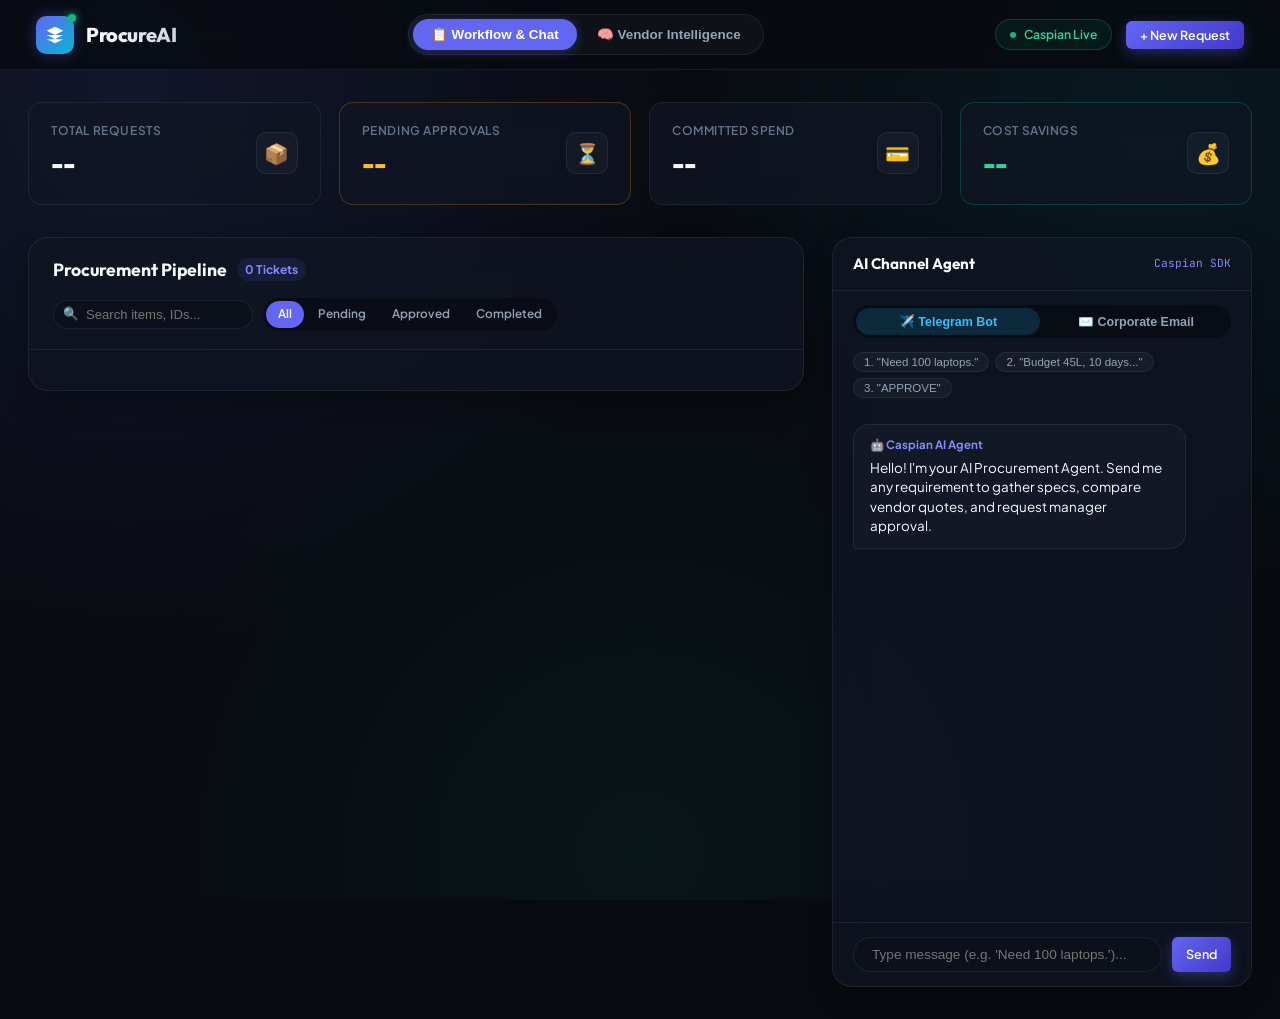
==== commit e3742915: "style: polish UI to clean, minimal, non-crowded, and energetic design system" ====
--- a/static/index.html
+++ b/static/index.html
@@ -3,399 +3,311 @@
 <head>
   <meta charset="UTF-8">
   <meta name="viewport" content="width=device-width, initial-scale=1.0">
-  <title>ProcureAI Enterprise | AI Procurement Agent & Vendor Intelligence Engine</title>
+  <title>ProcureAI | Minimal & Energetic AI Procurement Agent</title>
   <link rel="preconnect" href="https://fonts.googleapis.com">
   <link rel="preconnect" href="https://fonts.gstatic.com" crossorigin>
-  <link href="https://fonts.googleapis.com/css2?family=JetBrains+Mono:wght@400;600;700&family=Plus+Jakarta+Sans:wght@400;500;600;700;800&display=swap" rel="stylesheet">
+  <link href="https://fonts.googleapis.com/css2?family=JetBrains+Mono:wght@400;600;700&family=Outfit:wght@500;600;700;800&family=Plus+Jakarta+Sans:wght@400;500;600;700&display=swap" rel="stylesheet">
   <link rel="stylesheet" href="/static/css/style.css">
 </head>
 <body>
-  <div class="app-layout">
+  
+  <!-- Minimal Top Header -->
+  <header class="header">
+    <div class="brand-section" id="brand-home">
+      <div class="brand-logo">
+        <svg viewBox="0 0 24 24">
+          <path d="M12 2L2 7l10 5 10-5-10-5zM2 17l10 5 10-5M2 12l10 5 10-5"/>
+        </svg>
+        <div class="pulse-dot"></div>
+      </div>
+      <div class="brand-name">ProcureAI</div>
+    </div>
+
+    <!-- Center Navigation Pills -->
+    <div class="nav-pill-group">
+      <button class="nav-pill-btn active" id="tab-btn-workflow" data-view="view-workflow">
+        📋 Workflow & Chat
+      </button>
+      <button class="nav-pill-btn" id="tab-btn-vi" data-view="view-vi">
+        🧠 Vendor Intelligence
+      </button>
+    </div>
+
+    <!-- Right Actions -->
+    <div class="header-actions">
+      <div class="channel-status-pill">
+        <div class="dot"></div>
+        <span>Caspian Live</span>
+      </div>
+      <button class="btn btn-primary btn-sm" id="btn-open-create-modal">
+        + New Request
+      </button>
+    </div>
+  </header>
+
+  <!-- Main Workspace -->
+  <main class="main-container">
     
-    <!-- Top Header -->
-    <header class="header">
-      <div class="brand-section">
-        <div class="brand-logo-badge">
-          <svg viewBox="0 0 24 24">
-            <path d="M12 2L2 7l10 5 10-5-10-5zM2 17l10 5 10-5M2 12l10 5 10-5"/>
-          </svg>
-          <div class="pulse-indicator"></div>
-        </div>
-        <div>
-          <div class="brand-title">ProcureAI Enterprise</div>
-          <div class="brand-subtitle">
-            Autonomous Procurement & Vendor Intelligence <span class="caspian-tag">Caspian SDK</span>
-          </div>
-        </div>
-      </div>
-
-      <!-- Navigation Tabs -->
-      <div class="main-nav-tabs">
-        <button class="nav-tab-btn active" id="tab-nav-workflow" data-target="view-procurement">
-          📋 Procurement & Channels
-        </button>
-        <button class="nav-tab-btn" id="tab-nav-vi" data-target="view-vendor-intelligence">
-          🧠 Vendor Intelligence Engine
-        </button>
-      </div>
-
-      <!-- Live Channel Status Indicators -->
-      <div class="header-status-channels">
-        <div class="channel-pill active" title="Caspian Unified Multi-Channel Gateway">
-          <div class="dot"></div>
-          <span>Caspian Gateway</span>
-        </div>
-        <div class="channel-pill active" title="Telegram Bot Channel Ready">
-          <svg width="14" height="14" viewBox="0 0 24 24" fill="currentColor">
-            <path d="M12 2C6.48 2 2 6.48 2 12s4.48 10 10 10 10-4.48 10-10S17.52 2 12 2zm4.64 6.8c-.15 1.58-.8 5.42-1.13 7.19-.14.75-.42 1-.68 1.03-.58.05-1.02-.38-1.58-.75-.88-.58-1.38-.94-2.23-1.5-.99-.65-.35-1.01.22-1.59.15-.15 2.71-2.48 2.76-2.69.01-.03.01-.14-.07-.19-.08-.05-.19-.02-.27 0-.12.03-1.99 1.27-5.61 3.72-.53.36-1.01.54-1.44.53-.47-.01-1.38-.27-2.05-.49-.83-.27-1.49-.42-1.43-.88.03-.24.38-.49 1.03-.75 4.04-1.76 6.74-2.92 8.09-3.49 3.85-1.61 4.65-1.89 5.17-1.9.11 0 .37.03.54.17.14.12.18.28.2.45-.02.07-.02.21-.04.34z"/>
-          </svg>
-          <span>Telegram</span>
-        </div>
-        <div class="channel-pill active" title="Corporate Email Inbound/Outbound Engine">
-          <svg width="14" height="14" viewBox="0 0 24 24" fill="currentColor">
-            <path d="M20 4H4c-1.1 0-1.99.9-1.99 2L2 18c0 1.1.9 2 2 2h16c1.1 0 2-.9 2-2V6c0-1.1-.9-2-2-2zm0 4l-8 5-8-5V6l8 5 8-5v2z"/>
-          </svg>
-          <span>Email</span>
-        </div>
-      </div>
-
-      <!-- Action Buttons -->
-      <div class="header-actions">
-        <button class="btn btn-glass btn-sm" id="btn-refresh-dashboard">
-          🔄 Refresh
-        </button>
-        <button class="btn btn-primary" id="btn-open-create-modal">
-          ✨ New Request
-        </button>
-      </div>
-    </header>
-
-    <!-- Main Content -->
-    <main class="main-content">
+    <!-- KPI Row - Sleek Minimal Summary -->
+    <div class="kpi-row">
+      <div class="kpi-box">
+        <div>
+          <div class="kpi-meta-title">Total Requests</div>
+          <div class="kpi-num" id="kpi-total-requests">--</div>
+        </div>
+        <div class="kpi-icon-pill">📦</div>
+      </div>
+
+      <div class="kpi-box" style="border-color: rgba(245, 158, 11, 0.25);">
+        <div>
+          <div class="kpi-meta-title">Pending Approvals</div>
+          <div class="kpi-num" id="kpi-pending-approvals" style="color: #fbbf24;">--</div>
+        </div>
+        <div class="kpi-icon-pill" style="color: #fbbf24;">⏳</div>
+      </div>
+
+      <div class="kpi-box">
+        <div>
+          <div class="kpi-meta-title">Committed Spend</div>
+          <div class="kpi-num" id="kpi-committed-spend">--</div>
+        </div>
+        <div class="kpi-icon-pill">💳</div>
+      </div>
+
+      <div class="kpi-box" style="border-color: rgba(16, 185, 129, 0.25);">
+        <div>
+          <div class="kpi-meta-title">Cost Savings</div>
+          <div class="kpi-num" id="kpi-total-savings" style="color: #34d399;">--</div>
+        </div>
+        <div class="kpi-icon-pill" style="color: #34d399;">💰</div>
+      </div>
+    </div>
+
+    <!-- VIEW 1: Clean Workflow & AI Chat Sandbox -->
+    <section class="tab-view active-view" id="view-workflow">
+      <div class="workflow-layout">
+        
+        <!-- Left: Procurement Ticket Pipeline -->
+        <div class="clean-panel">
+          <div class="panel-header-bar">
+            <div style="display: flex; align-items: center; gap: 10px;">
+              <div class="section-heading">Procurement Pipeline</div>
+              <span id="pipeline-count" style="font-size: 0.75rem; color: var(--primary-light); background: rgba(99, 102, 241, 0.12); padding: 2px 8px; border-radius: 9999px; font-weight: 700;">0 Tickets</span>
+            </div>
+
+            <div style="display: flex; align-items: center; gap: 10px;">
+              <div class="search-wrap">
+                <span class="search-icon-fixed">🔍</span>
+                <input type="text" class="search-input-box" id="search-input" placeholder="Search items, IDs...">
+              </div>
+
+              <div class="filter-pill-container" id="status-filter-tabs">
+                <div class="filter-pill active" data-status="">All</div>
+                <div class="filter-pill" data-status="Approval Pending">Pending</div>
+                <div class="filter-pill" data-status="Approved">Approved</div>
+                <div class="filter-pill" data-status="Completed">Completed</div>
+              </div>
+            </div>
+          </div>
+
+          <div class="ticket-stream" id="procurement-cards-container">
+            <!-- Dynamically populated tickets -->
+          </div>
+        </div>
+
+        <!-- Right: AI Multi-Channel Sandbox -->
+        <div class="clean-panel chat-container">
+          <div class="panel-header-bar" style="padding: 14px 20px;">
+            <div class="section-heading" style="font-size: 0.95rem;">AI Channel Agent</div>
+            <span style="font-family: var(--font-mono); font-size: 0.7rem; color: var(--primary-light);">Caspian SDK</span>
+          </div>
+
+          <!-- Channel Switcher -->
+          <div class="channel-switch-bar">
+            <button class="channel-btn active telegram" id="sim-tab-telegram" data-channel="telegram">
+              ✈️ Telegram Bot
+            </button>
+            <button class="channel-btn email" id="sim-tab-email" data-channel="email">
+              ✉️ Corporate Email
+            </button>
+          </div>
+
+          <!-- Quick Test Chips -->
+          <div class="chat-quick-chips">
+            <button class="chip-btn" data-text="Need 100 laptops.">1. "Need 100 laptops."</button>
+            <button class="chip-btn" data-text="Budget is 45 lakhs and delivery in 10 days with i5, 16GB RAM, 512GB SSD">2. "Budget 45L, 10 days..."</button>
+            <button class="chip-btn" data-text="APPROVE">3. "APPROVE"</button>
+          </div>
+
+          <!-- Live Chat Stream -->
+          <div class="chat-bubble-stream" id="chat-stream">
+            <div class="chat-msg agent">
+              <div style="font-size: 0.72rem; font-weight: 700; color: var(--primary-light); margin-bottom: 4px;">🤖 Caspian AI Agent</div>
+              <div>Hello! I'm your AI Procurement Agent. Send me any requirement to gather specs, compare vendor quotes, and request manager approval.</div>
+            </div>
+          </div>
+
+          <!-- Chat Input -->
+          <form id="chat-form" class="chat-input-row">
+            <input type="text" id="chat-input" class="chat-field" placeholder="Type message (e.g. 'Need 100 laptops.')..." autocomplete="off">
+            <button type="submit" class="btn btn-primary btn-sm">Send</button>
+          </form>
+        </div>
+
+      </div>
+    </section>
+
+    <!-- VIEW 2: Clean Vendor Intelligence Hub -->
+    <section class="tab-view" id="view-vi">
       
-      <!-- KPI Metrics Grid -->
-      <div class="kpi-grid">
-        <div class="kpi-card">
-          <div>
-            <div class="kpi-title">Total Requests</div>
-            <div class="kpi-value" id="kpi-total-requests">--</div>
-            <div class="kpi-subtitle">Across Telegram & Email</div>
-          </div>
-          <div class="kpi-icon-box">📦</div>
-        </div>
-
-        <div class="kpi-card pending-approval">
-          <div>
-            <div class="kpi-title">Pending Approvals</div>
-            <div class="kpi-value" id="kpi-pending-approvals" style="color: #fbbf24;">--</div>
-            <div class="kpi-subtitle">Awaiting Manager Action</div>
-          </div>
-          <div class="kpi-icon-box" style="border-color: rgba(245, 158, 11, 0.3);">⏳</div>
-        </div>
-
-        <div class="kpi-card">
-          <div>
-            <div class="kpi-title">Committed Spend</div>
-            <div class="kpi-value" id="kpi-committed-spend">--</div>
-            <div class="kpi-subtitle">Approved Orders</div>
-          </div>
-          <div class="kpi-icon-box">💳</div>
-        </div>
-
-        <div class="kpi-card savings-highlight">
-          <div>
-            <div class="kpi-title">Total Cost Savings</div>
-            <div class="kpi-value" id="kpi-total-savings" style="color: #34d399;">--</div>
-            <div class="kpi-subtitle">Via AI Vendor Negotiation</div>
-          </div>
-          <div class="kpi-icon-box" style="border-color: rgba(16, 185, 129, 0.3);">💰</div>
-        </div>
-      </div>
-
-      <!-- VIEW 1: Main Procurement Workflow & Multi-Channel Simulator -->
-      <section class="view-section active-view" id="view-procurement">
-        <div class="dashboard-grid">
+      <!-- Top Action Ribbon -->
+      <div style="display: flex; justify-content: space-between; align-items: center; margin-bottom: 24px; flex-wrap: wrap; gap: 12px;">
+        <div style="display: flex; gap: 10px;">
+          <button class="btn btn-primary btn-sm" id="btn-run-sample-analysis">
+            ⚡ Analyze Quotes (100 Laptops)
+          </button>
+          <button class="btn btn-glass btn-sm" id="btn-trigger-negotiation-demo">
+            🤝 Launch AI Negotiation
+          </button>
+        </div>
+        <div style="display: flex; gap: 10px;">
+          <button class="btn btn-glass btn-sm" id="btn-view-comparison-report">
+            📄 Comparison Report
+          </button>
+          <button class="btn btn-glass btn-sm" id="btn-view-negotiation-report">
+            📑 Negotiation Report
+          </button>
+        </div>
+      </div>
+
+      <div class="vi-layout">
+        
+        <!-- Left: 4-Factor Weighted Scoring Matrix -->
+        <div class="clean-panel">
+          <div class="panel-header-bar">
+            <div class="section-heading">4-Factor Quotation Scoring</div>
+            <span style="font-size: 0.72rem; color: #34d399; font-weight: 600;">40% Price • 25% Deliv • 20% Rel • 15% Warr</span>
+          </div>
+
+          <div style="padding: 20px;" id="scoring-matrix-container">
+            <div style="text-align: center; padding: 32px; color: var(--text-muted); font-size: 0.85rem;">
+              Click <b>"Analyze Quotes"</b> above to evaluate multi-vendor bids.
+            </div>
+          </div>
+        </div>
+
+        <!-- Right: Risk Radar & Negotiation Activity -->
+        <div style="display: flex; flex-direction: column; gap: 24px;">
           
-          <!-- Left Panel: Procurement Workflow Tracker -->
-          <div class="panel">
-            <div class="panel-header">
-              <div class="panel-title-area">
-                <div class="panel-title">Procurement Workflow Pipeline</div>
-                <div class="badge-count" id="pipeline-count">0 Tickets</div>
+          <!-- Risk Radar Card -->
+          <div class="clean-panel">
+            <div class="panel-header-bar">
+              <div class="section-heading">Vendor Risk Radar</div>
+              <span id="risk-count-badge" style="font-size: 0.72rem; color: #fbbf24; font-weight: 700;">0 Alerts</span>
+            </div>
+            <div style="padding: 18px;" id="risk-radar-container">
+              <div style="text-align: center; padding: 20px; color: var(--text-muted); font-size: 0.82rem;">
+                Risk radar monitoring price dumping and certifications.
               </div>
-
-              <!-- Controls: Search & Tabs -->
-              <div class="controls-bar">
-                <div class="search-input-wrap">
-                  <span class="search-icon">🔍</span>
-                  <input type="text" class="search-input" id="search-input" placeholder="Search item, ID, requester...">
-                </div>
-
-                <div class="filter-tabs" id="status-filter-tabs">
-                  <div class="filter-tab active" data-status="">All</div>
-                  <div class="filter-tab" data-status="Approval Pending">Pending</div>
-                  <div class="filter-tab" data-status="Approved">Approved</div>
-                  <div class="filter-tab" data-status="Open">Open</div>
-                  <div class="filter-tab" data-status="Completed">Completed</div>
-                </div>
+            </div>
+          </div>
+
+          <!-- Negotiation Activity Card -->
+          <div class="clean-panel">
+            <div class="panel-header-bar">
+              <div class="section-heading">AI Negotiation Tracker</div>
+              <span style="font-size: 0.72rem; color: var(--primary-light); font-weight: 600;">Automated Concessions</span>
+            </div>
+            <div style="padding: 18px;" id="negotiations-container">
+              <div style="text-align: center; padding: 20px; color: var(--text-muted); font-size: 0.82rem;">
+                No active negotiations. Click "Launch AI Negotiation".
               </div>
             </div>
-
-            <!-- Cards List -->
-            <div class="procurement-list" id="procurement-cards-container">
-              <!-- Dynamic cards injected by JS -->
-            </div>
-          </div>
-
-          <!-- Right Panel: Live Multi-Channel Simulator -->
-          <div class="panel simulator-panel">
-            <div class="panel-header">
-              <div class="panel-title-area">
-                <div class="panel-title">Channel Simulator</div>
-              </div>
-              <span class="caspian-tag">Live Sandbox</span>
-            </div>
-
-            <div style="padding: 16px 20px; display: flex; flex-direction: column; flex: 1;">
-              
-              <!-- Channel Switcher -->
-              <div class="simulator-channel-switch">
-                <button class="sim-switch-btn active telegram" id="sim-tab-telegram" data-channel="telegram">
-                  ✈️ Telegram Bot
-                </button>
-                <button class="sim-switch-btn email" id="sim-tab-email" data-channel="email">
-                  ✉️ Corporate Email
-                </button>
-              </div>
-
-              <!-- Quick Example Prompts -->
-              <div class="quick-prompts">
-                <button class="quick-prompt-btn" data-text="Need 100 laptops.">
-                  1. "Need 100 laptops."
-                </button>
-                <button class="quick-prompt-btn" data-text="Budget is 45 lakhs and delivery in 10 days with i5, 16GB RAM, 512GB SSD">
-                  2. "Budget 45L, 10 days..."
-                </button>
-                <button class="quick-prompt-btn" data-text="APPROVE">
-                  3. "APPROVE"
-                </button>
-                <button class="quick-prompt-btn" data-text="Procure 50 ergonomic chairs budget 7.5 Lakhs in 14 days">
-                  4. "50 Chairs, 7.5L..."
-                </button>
-              </div>
-
-              <!-- Live Chat Bubbles Stream -->
-              <div class="chat-stream" id="chat-stream">
-                <div class="chat-bubble agent">
-                  <div class="agent-tag">🤖 Caspian Procurement Bot</div>
-                  <div>Hello! I'm your AI Procurement Agent. Send me any procurement request or respond to pending approvals.</div>
-                  <div class="bubble-time">Just now</div>
-                </div>
-              </div>
-
-              <!-- Message Input Area -->
-              <form id="chat-form" class="chat-input-area">
-                <input type="text" id="chat-input" class="chat-input" placeholder="Type message (e.g. 'Need 100 laptops.')..." autocomplete="off">
-                <button type="submit" class="btn btn-primary btn-sm">Send</button>
-              </form>
-            </div>
-          </div>
-
-        </div>
-      </section>
-
-      <!-- VIEW 2: Vendor Intelligence Hub -->
-      <section class="view-section" id="view-vendor-intelligence">
-        
-        <!-- Top Toolbar: Quick Action Buttons for Reports & Analysis -->
-        <div style="display: flex; justify-content: space-between; align-items: center; margin-bottom: 20px; flex-wrap: wrap; gap: 12px;">
-          <div style="display: flex; gap: 10px; align-items: center;">
-            <button class="btn btn-primary btn-sm" id="btn-run-sample-analysis">
-              ⚡ Analyze Sample Quotes (100 Laptops)
-            </button>
-            <button class="btn btn-glass btn-sm" id="btn-trigger-negotiation-demo">
-              🤝 Launch AI Negotiation
-            </button>
-          </div>
-          <div style="display: flex; gap: 10px;">
-            <button class="btn btn-glass btn-sm" id="btn-view-comparison-report">
-              📄 Vendor Comparison Report
-            </button>
-            <button class="btn btn-glass btn-sm" id="btn-view-negotiation-report">
-              📑 Negotiation Report
-            </button>
-          </div>
-        </div>
-
-        <div class="vi-grid">
-          
-          <!-- Panel 1: Quotation Analysis & 4-Factor Weighted Scoring -->
-          <div class="panel">
-            <div class="panel-header">
-              <div class="panel-title-area">
-                <div class="panel-title">Quotation Scoring Matrix</div>
-              </div>
-              <span class="caspian-tag" style="background: rgba(16, 185, 129, 0.15); color: #34d399; border-color: rgba(16, 185, 129, 0.3);">
-                40% Price • 25% Deliv • 20% Rel • 15% Warr
-              </span>
-            </div>
-            
-            <div style="padding: 20px;" id="scoring-matrix-container">
-              <!-- Dynamically populated scores -->
-              <div style="text-align: center; padding: 30px; color: var(--text-muted);">
-                Click <b>"Analyze Sample Quotes"</b> above to evaluate multi-vendor bids with 4-factor scoring.
-              </div>
-            </div>
-          </div>
-
-          <!-- Panel 2: Vendor Risk Detection Radar -->
-          <div class="panel">
-            <div class="panel-header">
-              <div class="panel-title-area">
-                <div class="panel-title">Vendor Risk Detection Radar</div>
-              </div>
-              <span class="badge-count" id="risk-count-badge">0 Alerts</span>
-            </div>
-
-            <div style="padding: 20px;" id="risk-radar-container">
-              <!-- Dynamically populated risk alerts -->
-              <div style="text-align: center; padding: 30px; color: var(--text-muted);">
-                Risk scanning active. Price anomaly & compliance checks ready.
-              </div>
-            </div>
-          </div>
-
-        </div>
-
-        <!-- Row 2: Vendor Discovery Catalog & Autonomous Negotiation Console -->
-        <div class="vi-grid">
-          
-          <!-- Panel 3: Vendor Discovery Directory -->
-          <div class="panel">
-            <div class="panel-header">
-              <div class="panel-title-area">
-                <div class="panel-title">Vendor Discovery Catalog</div>
-              </div>
-              <div class="search-input-wrap">
-                <span class="search-icon">🔍</span>
-                <input type="text" class="search-input" id="vi-vendor-search" placeholder="Search supplier catalog...">
-              </div>
-            </div>
-
-            <div style="padding: 20px; max-height: 500px; overflow-y: auto;" id="vendor-directory-container">
-              <!-- Dynamically populated vendor list -->
-            </div>
-          </div>
-
-          <!-- Panel 4: Live Autonomous Negotiation Tracker -->
-          <div class="panel">
-            <div class="panel-header">
-              <div class="panel-title-area">
-                <div class="panel-title">Autonomous Negotiation Console</div>
-              </div>
-              <span class="caspian-tag">Email Concession Tracker</span>
-            </div>
-
-            <div style="padding: 20px; max-height: 500px; overflow-y: auto;" id="negotiations-container">
-              <!-- Dynamically populated negotiation threads -->
-              <div style="text-align: center; padding: 30px; color: var(--text-muted);">
-                No active negotiation rounds. Click <b>"Launch AI Negotiation"</b> to start.
-              </div>
-            </div>
-          </div>
-
-        </div>
-
-      </section>
-
-    </main>
-
-    <!-- Modal 1: Procurement Details & Vendor Matrix -->
-    <div class="modal-backdrop" id="ticket-modal">
-      <div class="modal-box large-modal">
-        <div class="modal-header">
-          <div>
-            <div class="modal-title" id="modal-ticket-id">PROC-2026-XXX</div>
-            <div style="font-size: 0.8rem; color: var(--text-muted);" id="modal-ticket-title">Title</div>
-          </div>
-          <button class="close-btn" id="btn-close-ticket-modal">&times;</button>
-        </div>
-
-        <div id="modal-ticket-content">
-          <!-- Dynamically populated -->
-        </div>
-      </div>
-    </div>
-
-    <!-- Modal 2: Create New Procurement Request -->
-    <div class="modal-backdrop" id="create-modal">
-      <div class="modal-box">
-        <div class="modal-header">
-          <div class="modal-title">Create Procurement Request</div>
-          <button class="close-btn" id="btn-close-create-modal">&times;</button>
-        </div>
-
-        <form id="form-create-procurement">
-          <div class="form-group">
-            <label class="form-label">Product Name / Category</label>
-            <input type="text" id="create-product" class="form-control" placeholder="e.g. Laptop, Server, Monitor, Office Chair" required>
-          </div>
-
-          <div class="form-grid">
-            <div class="form-group">
-              <label class="form-label">Quantity</label>
-              <input type="number" id="create-quantity" class="form-control" placeholder="100" min="1" required>
-            </div>
-            <div class="form-group">
-              <label class="form-label">Budget (INR ₹)</label>
-              <input type="number" id="create-budget" class="form-control" placeholder="4500000" min="100" required>
-            </div>
-          </div>
-
-          <div class="form-grid">
-            <div class="form-group">
-              <label class="form-label">Required Delivery Timeline (Days)</label>
-              <input type="number" id="create-delivery" class="form-control" placeholder="10" min="1" required>
-            </div>
-            <div class="form-group">
-              <label class="form-label">Origin Channel</label>
-              <select id="create-channel" class="form-control">
-                <option value="telegram">Telegram</option>
-                <option value="email">Corporate Email</option>
-                <option value="web">Web Dashboard</option>
-              </select>
-            </div>
-          </div>
-
-          <div class="form-group">
-            <label class="form-label">Specifications (comma separated)</label>
-            <input type="text" id="create-specs" class="form-control" placeholder="i5 13th Gen, 16GB RAM, 512GB SSD, 3-Year Onsite">
-          </div>
-
-          <div class="form-group">
-            <label class="form-label">Requester Name</label>
-            <input type="text" id="create-requester" class="form-control" placeholder="Engineering Lead / Manager">
-          </div>
-
-          <div style="display: flex; justify-content: flex-end; gap: 10px; margin-top: 20px;">
-            <button type="button" class="btn btn-glass" id="btn-cancel-create">Cancel</button>
-            <button type="submit" class="btn btn-primary">🚀 Launch Procurement</button>
-          </div>
-        </form>
-      </div>
-    </div>
-
-    <!-- Modal 3: Report Preview Modal -->
-    <div class="modal-backdrop" id="report-modal">
-      <div class="modal-box large-modal">
-        <div class="modal-header">
-          <div class="modal-title" id="report-modal-title">Executive Intelligence Report</div>
-          <button class="close-btn" id="btn-close-report-modal">&times;</button>
-        </div>
-        <pre id="report-modal-body" style="background: #060911; border: 1px solid var(--border-glass); padding: 18px; border-radius: 8px; font-family: var(--font-mono); font-size: 0.8rem; color: #cbd5e1; white-space: pre-wrap; line-height: 1.5; max-height: 60vh; overflow-y: auto;"></pre>
-      </div>
-    </div>
-
+          </div>
+
+        </div>
+
+      </div>
+    </section>
+
+  </main>
+
+  <!-- Modal 1: Ticket Details Drawer -->
+  <div class="modal-overlay" id="ticket-modal">
+    <div class="modal-window large">
+      <div class="modal-top">
+        <div>
+          <div class="section-heading" id="modal-ticket-id">PROC-2026-XXX</div>
+          <div style="font-size: 0.78rem; color: var(--text-muted);" id="modal-ticket-title">Ticket Details</div>
+        </div>
+        <button class="modal-close-btn" id="btn-close-ticket-modal">&times;</button>
+      </div>
+      <div id="modal-ticket-content"></div>
+    </div>
+  </div>
+
+  <!-- Modal 2: Create Procurement Request -->
+  <div class="modal-overlay" id="create-modal">
+    <div class="modal-window">
+      <div class="modal-top">
+        <div class="section-heading">New Procurement Request</div>
+        <button class="modal-close-btn" id="btn-close-create-modal">&times;</button>
+      </div>
+
+      <form id="form-create-procurement">
+        <div class="form-field-group">
+          <label class="form-label-text">Product or Equipment Name</label>
+          <input type="text" id="create-product" class="form-input" placeholder="e.g. Laptop, Server, Office Chair" required>
+        </div>
+
+        <div class="form-row-2">
+          <div class="form-field-group">
+            <label class="form-label-text">Quantity</label>
+            <input type="number" id="create-quantity" class="form-input" placeholder="100" min="1" required>
+          </div>
+          <div class="form-field-group">
+            <label class="form-label-text">Budget (₹ INR)</label>
+            <input type="number" id="create-budget" class="form-input" placeholder="4500000" min="100" required>
+          </div>
+        </div>
+
+        <div class="form-row-2">
+          <div class="form-field-group">
+            <label class="form-label-text">Delivery Timeline (Days)</label>
+            <input type="number" id="create-delivery" class="form-input" placeholder="10" min="1" required>
+          </div>
+          <div class="form-field-group">
+            <label class="form-label-text">Source Channel</label>
+            <select id="create-channel" class="form-input">
+              <option value="telegram">Telegram</option>
+              <option value="email">Corporate Email</option>
+              <option value="web">Web Dashboard</option>
+            </select>
+          </div>
+        </div>
+
+        <div class="form-field-group">
+          <label class="form-label-text">Specifications (comma separated)</label>
+          <input type="text" id="create-specs" class="form-input" placeholder="i5 13th Gen, 16GB RAM, 512GB SSD">
+        </div>
+
+        <div style="display: flex; justify-content: flex-end; gap: 10px; margin-top: 24px;">
+          <button type="button" class="btn btn-glass btn-sm" id="btn-cancel-create">Cancel</button>
+          <button type="submit" class="btn btn-primary btn-sm">Launch Request</button>
+        </div>
+      </form>
+    </div>
+  </div>
+
+  <!-- Modal 3: Report Preview Modal -->
+  <div class="modal-overlay" id="report-modal">
+    <div class="modal-window large">
+      <div class="modal-top">
+        <div class="section-heading" id="report-modal-title">Executive Report</div>
+        <button class="modal-close-btn" id="btn-close-report-modal">&times;</button>
+      </div>
+      <pre id="report-modal-body" style="background: #060911; border: 1px solid var(--border-subtle); padding: 18px; border-radius: 8px; font-family: var(--font-mono); font-size: 0.78rem; color: #cbd5e1; white-space: pre-wrap; max-height: 60vh; overflow-y: auto; line-height: 1.5;"></pre>
+    </div>
   </div>
 
   <script src="/static/js/app.js"></script>
--- a/static/css/style.css
+++ b/static/css/style.css
@@ -1,46 +1,50 @@
 /* ==========================================================================
-   Enterprise AI Procurement Agent - Design System & Styles
-   Aesthetics: Deep Space / Indigo Glassmorphism, Modern Typography & Polish
+   ProcureAI - Minimal, Energetic & Modern Design System
+   Aesthetic: Obsidian Glass, Electric Indigo/Emerald/Cyan Accents, Generous Whitespace
    ========================================================================== */
 
 :root {
   --font-main: 'Plus Jakarta Sans', -apple-system, BlinkMacSystemFont, 'Segoe UI', Roboto, sans-serif;
-  --font-mono: 'JetBrains Mono', 'Fira Code', Consolas, monospace;
-
-  /* Color Palette */
-  --bg-dark: #090d16;
-  --bg-card: rgba(18, 24, 38, 0.75);
-  --bg-card-hover: rgba(28, 36, 56, 0.85);
-  --bg-card-solid: #111726;
-  --bg-input: rgba(15, 20, 32, 0.8);
-  --border-glass: rgba(255, 255, 255, 0.08);
-  --border-glass-bright: rgba(99, 102, 241, 0.3);
-
+  --font-display: 'Outfit', sans-serif;
+  --font-mono: 'JetBrains Mono', Consolas, monospace;
+
+  /* Colors */
+  --bg-base: #080b11;
+  --bg-surface: rgba(16, 22, 36, 0.7);
+  --bg-surface-hover: rgba(24, 32, 52, 0.85);
+  --bg-surface-solid: #0e1422;
+  --bg-input: rgba(12, 17, 28, 0.85);
+  
+  --border-subtle: rgba(255, 255, 255, 0.07);
+  --border-focus: rgba(99, 102, 241, 0.4);
+  --border-glow: rgba(99, 102, 241, 0.2);
+
+  /* Energetic Accents */
   --primary: #6366f1;
   --primary-light: #818cf8;
   --primary-dark: #4f46e5;
-  --primary-glow: rgba(99, 102, 241, 0.25);
+  --primary-glow: rgba(99, 102, 241, 0.35);
 
   --accent-emerald: #10b981;
-  --accent-emerald-glow: rgba(16, 185, 129, 0.2);
+  --accent-emerald-glow: rgba(16, 185, 129, 0.25);
+  --accent-cyan: #06b6d4;
   --accent-amber: #f59e0b;
   --accent-rose: #f43f5e;
-  --accent-sky: #0ea5e9;
   --accent-purple: #a855f7;
 
+  /* Typography */
   --text-main: #f8fafc;
   --text-secondary: #94a3b8;
   --text-muted: #64748b;
 
-  --shadow-card: 0 12px 32px -4px rgba(0, 0, 0, 0.5), 0 4px 12px -2px rgba(0, 0, 0, 0.3);
-  --shadow-glow: 0 0 24px -2px var(--primary-glow);
-  --radius-lg: 16px;
+  --radius-xl: 20px;
+  --radius-lg: 14px;
   --radius-md: 10px;
   --radius-sm: 6px;
-  --radius-full: 9999px;
-
-  --telegram-blue: #229ed9;
-  --email-amber: #ea580c;
+  --radius-pill: 9999px;
+
+  --shadow-soft: 0 10px 30px -5px rgba(0, 0, 0, 0.4);
+  --shadow-glow: 0 0 20px -2px var(--primary-glow);
 }
 
 * {
@@ -51,67 +55,61 @@
 
 body {
   font-family: var(--font-main);
-  background-color: var(--bg-dark);
-  color: var(--text-main);
-  line-height: 1.5;
+  background-color: var(--bg-base);
+  color: var(--text-main);
+  line-height: 1.6;
   min-height: 100vh;
   overflow-x: hidden;
   background-image: 
-    radial-gradient(circle at 15% 10%, rgba(99, 102, 241, 0.12) 0%, transparent 40%),
-    radial-gradient(circle at 85% 20%, rgba(14, 165, 233, 0.08) 0%, transparent 35%),
-    radial-gradient(circle at 50% 90%, rgba(16, 185, 129, 0.06) 0%, transparent 50%);
+    radial-gradient(circle at 10% 10%, rgba(99, 102, 241, 0.12) 0%, transparent 40%),
+    radial-gradient(circle at 90% 15%, rgba(6, 182, 212, 0.08) 0%, transparent 35%),
+    radial-gradient(circle at 50% 95%, rgba(16, 185, 129, 0.06) 0%, transparent 50%);
   background-attachment: fixed;
 }
 
 /* Custom Scrollbars */
 ::-webkit-scrollbar {
-  width: 6px;
-  height: 6px;
+  width: 5px;
+  height: 5px;
 }
 ::-webkit-scrollbar-track {
-  background: rgba(0, 0, 0, 0.2);
+  background: transparent;
 }
 ::-webkit-scrollbar-thumb {
-  background: rgba(255, 255, 255, 0.15);
-  border-radius: var(--radius-full);
+  background: rgba(255, 255, 255, 0.12);
+  border-radius: var(--radius-pill);
 }
 ::-webkit-scrollbar-thumb:hover {
   background: var(--primary-light);
 }
 
-/* App Container */
-.app-layout {
-  display: flex;
-  flex-direction: column;
-  min-height: 100vh;
-}
-
-/* Header & Topbar */
+/* Top Navigation Bar */
 .header {
-  height: 72px;
-  backdrop-filter: blur(16px);
-  background: rgba(9, 13, 22, 0.85);
-  border-bottom: 1px solid var(--border-glass);
+  height: 70px;
+  backdrop-filter: blur(20px);
+  background: rgba(8, 11, 17, 0.85);
+  border-bottom: 1px solid var(--border-subtle);
   position: sticky;
   top: 0;
   z-index: 50;
   display: flex;
   align-items: center;
   justify-content: space-between;
-  padding: 0 32px;
+  padding: 0 36px;
 }
 
 .brand-section {
   display: flex;
   align-items: center;
-  gap: 14px;
-}
-
-.brand-logo-badge {
-  width: 42px;
-  height: 42px;
-  border-radius: 12px;
-  background: linear-gradient(135deg, var(--primary), #a855f7);
+  gap: 12px;
+  cursor: pointer;
+}
+
+.brand-logo {
+  width: 38px;
+  height: 38px;
+  border-radius: 10px;
+  background: linear-gradient(135deg, var(--primary), var(--accent-cyan));
   display: flex;
   align-items: center;
   justify-content: center;
@@ -119,18 +117,18 @@
   position: relative;
 }
 
-.brand-logo-badge svg {
-  width: 24px;
-  height: 24px;
+.brand-logo svg {
+  width: 20px;
+  height: 20px;
   fill: #ffffff;
 }
 
-.pulse-indicator {
+.pulse-dot {
   position: absolute;
   top: -2px;
   right: -2px;
-  width: 10px;
-  height: 10px;
+  width: 8px;
+  height: 8px;
   background: var(--accent-emerald);
   border-radius: 50%;
   box-shadow: 0 0 8px var(--accent-emerald);
@@ -139,108 +137,84 @@
 
 @keyframes pulse-ring {
   0% { transform: scale(0.95); box-shadow: 0 0 0 0 rgba(16, 185, 129, 0.7); }
-  70% { transform: scale(1.1); box-shadow: 0 0 0 8px rgba(16, 185, 129, 0); }
+  70% { transform: scale(1.1); box-shadow: 0 0 0 6px rgba(16, 185, 129, 0); }
   100% { transform: scale(0.95); box-shadow: 0 0 0 0 rgba(16, 185, 129, 0); }
 }
 
-.brand-title {
-  font-size: 1.15rem;
-  font-weight: 700;
+.brand-name {
+  font-family: var(--font-display);
+  font-size: 1.25rem;
+  font-weight: 800;
   letter-spacing: -0.02em;
   background: linear-gradient(90deg, #ffffff, #cbd5e1);
   -webkit-background-clip: text;
   -webkit-text-fill-color: transparent;
 }
 
-.brand-subtitle {
-  font-size: 0.72rem;
-  color: var(--text-muted);
-  font-weight: 500;
-  text-transform: uppercase;
-  letter-spacing: 0.08em;
-  display: flex;
-  align-items: center;
-  gap: 6px;
-}
-
-.caspian-tag {
-  background: rgba(99, 102, 241, 0.15);
-  color: var(--primary-light);
-  padding: 1px 6px;
-  border-radius: 4px;
-  border: 1px solid rgba(99, 102, 241, 0.3);
-  font-family: var(--font-mono);
-  font-size: 0.68rem;
-}
-
-/* Navigation Tabs in Header */
-.main-nav-tabs {
-  display: flex;
-  background: rgba(0, 0, 0, 0.4);
+/* Minimal Center Nav Tabs */
+.nav-pill-group {
+  display: flex;
+  background: rgba(255, 255, 255, 0.03);
   padding: 4px;
-  border-radius: var(--radius-md);
-  border: 1px solid var(--border-glass);
-  gap: 4px;
-}
-
-.nav-tab-btn {
+  border-radius: var(--radius-pill);
+  border: 1px solid var(--border-subtle);
+  gap: 2px;
+}
+
+.nav-pill-btn {
   padding: 8px 18px;
-  font-size: 0.82rem;
+  font-size: 0.84rem;
   font-weight: 600;
   color: var(--text-secondary);
-  border-radius: var(--radius-sm);
+  border-radius: var(--radius-pill);
   border: none;
   background: transparent;
   cursor: pointer;
   display: flex;
   align-items: center;
   gap: 8px;
-  transition: all 0.2s ease;
-}
-
-.nav-tab-btn:hover {
-  color: var(--text-main);
-}
-
-.nav-tab-btn.active {
+  transition: all 0.2s cubic-bezier(0.4, 0, 0.2, 1);
+}
+
+.nav-pill-btn:hover {
+  color: var(--text-main);
+  background: rgba(255, 255, 255, 0.04);
+}
+
+.nav-pill-btn.active {
   background: var(--primary);
   color: #ffffff;
-  box-shadow: 0 2px 10px var(--primary-glow);
-}
-
-.header-status-channels {
-  display: flex;
-  align-items: center;
-  gap: 10px;
-}
-
-.channel-pill {
-  display: flex;
-  align-items: center;
-  gap: 6px;
-  background: rgba(255, 255, 255, 0.04);
-  border: 1px solid var(--border-glass);
-  padding: 5px 12px;
-  border-radius: var(--radius-full);
+  box-shadow: 0 2px 12px var(--primary-glow);
+}
+
+/* Header Right Actions */
+.header-actions {
+  display: flex;
+  align-items: center;
+  gap: 14px;
+}
+
+.channel-status-pill {
+  display: flex;
+  align-items: center;
+  gap: 8px;
+  background: rgba(16, 185, 129, 0.08);
+  border: 1px solid rgba(16, 185, 129, 0.25);
+  padding: 5px 14px;
+  border-radius: var(--radius-pill);
   font-size: 0.76rem;
-  font-weight: 500;
-  color: var(--text-secondary);
-}
-
-.channel-pill.active {
-  border-color: rgba(16, 185, 129, 0.3);
-  background: rgba(16, 185, 129, 0.08);
+  font-weight: 600;
   color: #34d399;
 }
 
-.channel-pill .dot {
+.channel-status-pill .dot {
   width: 6px;
   height: 6px;
   border-radius: 50%;
   background: var(--accent-emerald);
 }
 
-/* Primary and Glass Buttons */
+/* Minimal Energetic Buttons */
 .btn {
   display: inline-flex;
   align-items: center;
@@ -259,7 +233,7 @@
 }
 
 .btn-primary {
-  background: linear-gradient(135deg, var(--primary), var(--primary-dark));
+  background: linear-gradient(135deg, var(--primary), #4338ca);
   color: #ffffff;
   box-shadow: 0 4px 14px var(--primary-glow);
 }
@@ -270,20 +244,20 @@
 }
 
 .btn-glass {
-  background: rgba(255, 255, 255, 0.05);
-  color: var(--text-main);
-  border: 1px solid var(--border-glass);
+  background: rgba(255, 255, 255, 0.04);
+  color: var(--text-main);
+  border: 1px solid var(--border-subtle);
 }
 .btn-glass:hover {
-  background: rgba(255, 255, 255, 0.1);
-  border-color: rgba(255, 255, 255, 0.2);
+  background: rgba(255, 255, 255, 0.08);
+  border-color: rgba(255, 255, 255, 0.15);
   transform: translateY(-1px);
 }
 
 .btn-success {
   background: linear-gradient(135deg, #10b981, #059669);
   color: #ffffff;
-  box-shadow: 0 4px 12px rgba(16, 185, 129, 0.25);
+  box-shadow: 0 3px 10px rgba(16, 185, 129, 0.25);
 }
 .btn-success:hover {
   background: linear-gradient(135deg, #34d399, #10b981);
@@ -291,527 +265,374 @@
 }
 
 .btn-danger {
-  background: linear-gradient(135deg, #f43f5e, #e11d48);
+  background: rgba(244, 63, 94, 0.15);
+  color: #fb7185;
+  border: 1px solid rgba(244, 63, 94, 0.3);
+}
+.btn-danger:hover {
+  background: rgba(244, 63, 94, 0.25);
   color: #ffffff;
-  box-shadow: 0 4px 12px rgba(244, 63, 94, 0.25);
-}
-.btn-danger:hover {
-  background: linear-gradient(135deg, #fb7185, #f43f5e);
   transform: translateY(-1px);
 }
 
 .btn-sm {
-  padding: 5px 12px;
+  padding: 6px 14px;
   font-size: 0.78rem;
   border-radius: var(--radius-sm);
 }
 
-/* Main Dashboard Body */
-.main-content {
-  flex: 1;
-  padding: 28px 32px;
-  max-width: 1600px;
+/* Main Layout Area */
+.main-container {
+  max-width: 1380px;
   margin: 0 auto;
-  width: 100%;
-}
-
-/* KPI Statistics Grid */
-.kpi-grid {
+  padding: 32px 28px;
+}
+
+/* KPI Banner - Sleek Minimal Pills */
+.kpi-row {
   display: grid;
-  grid-template-columns: repeat(auto-fit, minmax(260px, 1fr));
-  gap: 20px;
-  margin-bottom: 28px;
-}
-
-.kpi-card {
-  background: var(--bg-card);
-  backdrop-filter: blur(12px);
-  border: 1px solid var(--border-glass);
+  grid-template-columns: repeat(4, 1fr);
+  gap: 18px;
+  margin-bottom: 32px;
+}
+
+@media (max-width: 960px) {
+  .kpi-row {
+    grid-template-columns: repeat(2, 1fr);
+  }
+}
+@media (max-width: 540px) {
+  .kpi-row {
+    grid-template-columns: 1fr;
+  }
+}
+
+.kpi-box {
+  background: var(--bg-surface);
+  backdrop-filter: blur(16px);
+  border: 1px solid var(--border-subtle);
   border-radius: var(--radius-lg);
-  padding: 20px 24px;
-  display: flex;
-  align-items: flex-start;
+  padding: 18px 22px;
+  display: flex;
+  align-items: center;
   justify-content: space-between;
-  box-shadow: var(--shadow-card);
-  transition: transform 0.25s ease, border-color 0.25s ease;
-  position: relative;
-  overflow: hidden;
-}
-
-.kpi-card:hover {
-  transform: translateY(-3px);
-  border-color: var(--border-glass-bright);
-}
-
-.kpi-card::before {
-  content: '';
-  position: absolute;
-  top: 0;
-  left: 0;
-  width: 100%;
-  height: 3px;
-  background: linear-gradient(90deg, transparent, var(--primary), transparent);
-  opacity: 0;
-  transition: opacity 0.3s ease;
-}
-.kpi-card:hover::before {
-  opacity: 1;
-}
-
-.kpi-title {
-  font-size: 0.8rem;
+  transition: all 0.25s ease;
+}
+
+.kpi-box:hover {
+  border-color: var(--border-focus);
+  transform: translateY(-2px);
+  box-shadow: var(--shadow-soft);
+}
+
+.kpi-meta-title {
+  font-size: 0.75rem;
+  font-weight: 600;
   color: var(--text-muted);
-  font-weight: 600;
   text-transform: uppercase;
   letter-spacing: 0.05em;
-  margin-bottom: 6px;
-}
-
-.kpi-value {
-  font-size: 1.85rem;
+  margin-bottom: 2px;
+}
+
+.kpi-num {
+  font-family: var(--font-display);
+  font-size: 1.7rem;
   font-weight: 800;
-  letter-spacing: -0.03em;
-  color: var(--text-main);
-  margin-bottom: 4px;
-}
-
-.kpi-subtitle {
-  font-size: 0.76rem;
-  color: var(--text-secondary);
-  display: flex;
-  align-items: center;
-  gap: 6px;
-}
-
-.kpi-icon-box {
-  width: 46px;
-  height: 46px;
-  border-radius: 12px;
-  background: rgba(255, 255, 255, 0.04);
-  border: 1px solid var(--border-glass);
+  letter-spacing: -0.02em;
+  color: var(--text-main);
+}
+
+.kpi-icon-pill {
+  width: 42px;
+  height: 42px;
+  border-radius: var(--radius-md);
+  background: rgba(255, 255, 255, 0.03);
+  border: 1px solid var(--border-subtle);
   display: flex;
   align-items: center;
   justify-content: center;
-  font-size: 1.35rem;
-}
-
-.kpi-card.pending-approval {
-  border-color: rgba(245, 158, 11, 0.3);
-  background: linear-gradient(135deg, rgba(245, 158, 11, 0.05), var(--bg-card));
-}
-.kpi-card.savings-highlight {
-  border-color: rgba(16, 185, 129, 0.3);
-  background: linear-gradient(135deg, rgba(16, 185, 129, 0.05), var(--bg-card));
-}
-
-/* Views Container */
-.view-section {
+  font-size: 1.25rem;
+}
+
+/* View Sections */
+.tab-view {
   display: none;
 }
-.view-section.active-view {
+.tab-view.active-view {
   display: block;
-  animation: fadeIn 0.25s ease;
-}
-
-/* Dashboard Dual Panel Layout */
-.dashboard-grid {
+  animation: fadeIn 0.2s ease-out;
+}
+
+@keyframes fadeIn {
+  from { opacity: 0; transform: translateY(6px); }
+  to { opacity: 1; transform: translateY(0); }
+}
+
+/* Procurement Workflow Layout */
+.workflow-layout {
   display: grid;
-  grid-template-columns: 1fr 440px;
+  grid-template-columns: 1fr 420px;
   gap: 28px;
   align-items: start;
 }
 
-@media (max-width: 1280px) {
-  .dashboard-grid {
+@media (max-width: 1150px) {
+  .workflow-layout {
     grid-template-columns: 1fr;
   }
 }
 
-/* Procurement Workflow Panel */
-.panel {
-  background: var(--bg-card);
-  backdrop-filter: blur(16px);
-  border: 1px solid var(--border-glass);
-  border-radius: var(--radius-lg);
-  box-shadow: var(--shadow-card);
+/* Clean Cards Panel */
+.clean-panel {
+  background: var(--bg-surface);
+  backdrop-filter: blur(20px);
+  border: 1px solid var(--border-subtle);
+  border-radius: var(--radius-xl);
   overflow: hidden;
-  margin-bottom: 24px;
-}
-
-.panel-header {
+  box-shadow: var(--shadow-soft);
+}
+
+.panel-header-bar {
   padding: 18px 24px;
-  border-bottom: 1px solid var(--border-glass);
+  border-bottom: 1px solid var(--border-subtle);
   display: flex;
   align-items: center;
   justify-content: space-between;
   flex-wrap: wrap;
-  gap: 16px;
-}
-
-.panel-title-area {
-  display: flex;
-  align-items: center;
-  gap: 12px;
-}
-
-.panel-title {
-  font-size: 1.05rem;
+  gap: 14px;
+}
+
+.section-heading {
+  font-family: var(--font-display);
+  font-size: 1.1rem;
   font-weight: 700;
-}
-
-.badge-count {
-  background: rgba(99, 102, 241, 0.2);
-  color: var(--primary-light);
-  font-size: 0.75rem;
-  font-weight: 700;
-  padding: 2px 8px;
-  border-radius: var(--radius-full);
-}
-
-/* Workflow Filters and Search */
-.controls-bar {
-  display: flex;
-  align-items: center;
-  gap: 12px;
-  flex-wrap: wrap;
-}
-
-.search-input-wrap {
+  color: var(--text-main);
+}
+
+.search-input-box {
+  background: var(--bg-input);
+  border: 1px solid var(--border-subtle);
+  border-radius: var(--radius-pill);
+  padding: 6px 14px 6px 32px;
+  font-size: 0.82rem;
+  color: var(--text-main);
+  outline: none;
+  width: 200px;
+  transition: all 0.2s ease;
+}
+.search-input-box:focus {
+  border-color: var(--primary);
+  box-shadow: 0 0 10px var(--primary-glow);
+}
+
+.search-wrap {
   position: relative;
 }
-
-.search-input {
-  background: var(--bg-input);
-  border: 1px solid var(--border-glass);
-  color: var(--text-main);
-  padding: 7px 12px 7px 34px;
-  border-radius: var(--radius-md);
-  font-size: 0.85rem;
-  outline: none;
-  width: 220px;
-  transition: all 0.2s ease;
-}
-.search-input:focus {
-  border-color: var(--primary);
-  box-shadow: 0 0 12px var(--primary-glow);
-}
-
-.search-icon {
+.search-icon-fixed {
   position: absolute;
   left: 10px;
   top: 50%;
   transform: translateY(-50%);
   color: var(--text-muted);
-  font-size: 0.85rem;
-}
-
-.filter-tabs {
-  display: flex;
-  align-items: center;
+  font-size: 0.78rem;
+}
+
+.filter-pill-container {
+  display: flex;
   background: rgba(0, 0, 0, 0.3);
-  padding: 4px;
+  padding: 3px;
+  border-radius: var(--radius-pill);
+  gap: 2px;
+}
+
+.filter-pill {
+  padding: 4px 12px;
+  font-size: 0.74rem;
+  font-weight: 600;
+  color: var(--text-secondary);
+  border-radius: var(--radius-pill);
+  cursor: pointer;
+  transition: all 0.2s ease;
+}
+.filter-pill.active {
+  background: var(--primary);
+  color: #ffffff;
+}
+
+/* Procurement Cards Stream */
+.ticket-stream {
+  padding: 20px 24px;
+  display: flex;
+  flex-direction: column;
+  gap: 14px;
+  max-height: 750px;
+  overflow-y: auto;
+}
+
+.ticket-item {
+  background: rgba(12, 17, 28, 0.5);
+  border: 1px solid var(--border-subtle);
+  border-radius: var(--radius-lg);
+  padding: 18px 20px;
+  transition: all 0.2s ease;
+}
+
+.ticket-item:hover {
+  background: var(--bg-surface-hover);
+  border-color: rgba(255, 255, 255, 0.12);
+  transform: translateY(-2px);
+}
+
+.ticket-top-meta {
+  display: flex;
+  align-items: center;
+  justify-content: space-between;
+  margin-bottom: 8px;
+}
+
+.ticket-code {
+  font-family: var(--font-mono);
+  font-size: 0.78rem;
+  font-weight: 700;
+  color: var(--primary-light);
+  background: rgba(99, 102, 241, 0.1);
+  padding: 2px 8px;
+  border-radius: var(--radius-sm);
+}
+
+.status-chip {
+  font-size: 0.72rem;
+  font-weight: 700;
+  padding: 2px 9px;
+  border-radius: var(--radius-pill);
+  display: inline-flex;
+  align-items: center;
+  gap: 5px;
+}
+.status-chip.approval-pending {
+  background: rgba(245, 158, 11, 0.15);
+  color: #fbbf24;
+}
+.status-chip.approved, .status-chip.completed {
+  background: rgba(16, 185, 129, 0.15);
+  color: #34d399;
+}
+.status-chip.open {
+  background: rgba(6, 182, 212, 0.15);
+  color: #22d3ee;
+}
+.status-chip.rejected {
+  background: rgba(244, 63, 94, 0.15);
+  color: #fb7185;
+}
+
+.ticket-heading {
+  font-size: 1.02rem;
+  font-weight: 700;
+  color: var(--text-main);
+  margin-bottom: 8px;
+}
+
+.ticket-tags {
+  display: flex;
+  flex-wrap: wrap;
+  gap: 6px;
+  margin-bottom: 12px;
+}
+
+.tag-pill {
+  background: rgba(255, 255, 255, 0.03);
+  border: 1px solid var(--border-subtle);
+  font-size: 0.72rem;
+  color: var(--text-secondary);
+  padding: 2px 8px;
+  border-radius: var(--radius-pill);
+}
+
+.quote-highlight-box {
+  background: rgba(6, 9, 15, 0.6);
+  border: 1px solid var(--border-subtle);
   border-radius: var(--radius-md);
-  border: 1px solid var(--border-glass);
-  overflow-x: auto;
-}
-
-.filter-tab {
-  padding: 5px 12px;
+  padding: 10px 14px;
+  display: flex;
+  align-items: center;
+  justify-content: space-between;
+  margin-bottom: 12px;
+}
+
+.highlight-price {
+  font-family: var(--font-display);
+  font-size: 1.05rem;
+  font-weight: 800;
+  color: #34d399;
+}
+
+.ticket-action-bar {
+  display: flex;
+  align-items: center;
+  justify-content: space-between;
+  padding-top: 10px;
+  border-top: 1px solid rgba(255, 255, 255, 0.04);
+}
+
+/* Chat Simulator - Clean & Focused */
+.chat-container {
+  display: flex;
+  flex-direction: column;
+  height: 750px;
+}
+
+.channel-switch-bar {
+  display: flex;
+  background: rgba(0, 0, 0, 0.35);
+  padding: 3px;
+  border-radius: var(--radius-pill);
+  margin: 14px 20px;
+  gap: 4px;
+}
+
+.channel-btn {
+  flex: 1;
+  padding: 6px 12px;
   font-size: 0.78rem;
   font-weight: 600;
   color: var(--text-secondary);
-  border-radius: var(--radius-sm);
-  cursor: pointer;
-  transition: all 0.2s ease;
-  white-space: nowrap;
-}
-
-.filter-tab:hover {
-  color: var(--text-main);
-}
-
-.filter-tab.active {
-  background: var(--primary);
-  color: #ffffff;
-  box-shadow: 0 2px 8px var(--primary-glow);
-}
-
-/* Procurement Cards Stream */
-.procurement-list {
-  padding: 20px 24px;
-  display: flex;
-  flex-direction: column;
-  gap: 16px;
-  max-height: 800px;
-  overflow-y: auto;
-}
-
-.procurement-card {
-  background: rgba(18, 24, 38, 0.6);
-  border: 1px solid var(--border-glass);
-  border-radius: var(--radius-md);
-  padding: 18px 20px;
-  transition: all 0.2s cubic-bezier(0.4, 0, 0.2, 1);
-  position: relative;
-}
-
-.procurement-card:hover {
-  background: var(--bg-card-hover);
-  border-color: rgba(255, 255, 255, 0.15);
-  transform: translateY(-2px);
-  box-shadow: 0 8px 24px rgba(0, 0, 0, 0.4);
-}
-
-.card-top {
-  display: flex;
-  align-items: center;
-  justify-content: space-between;
-  margin-bottom: 12px;
-}
-
-.ticket-id-badge {
-  font-family: var(--font-mono);
-  font-size: 0.8rem;
-  font-weight: 700;
-  color: var(--primary-light);
-  background: rgba(99, 102, 241, 0.12);
-  border: 1px solid rgba(99, 102, 241, 0.25);
-  padding: 3px 8px;
-  border-radius: var(--radius-sm);
-}
-
-.channel-tag {
-  display: inline-flex;
-  align-items: center;
-  gap: 4px;
-  font-size: 0.72rem;
-  font-weight: 600;
-  padding: 2px 7px;
-  border-radius: var(--radius-full);
-}
-.channel-tag.telegram {
-  background: rgba(34, 158, 217, 0.15);
-  color: #38bdf8;
-  border: 1px solid rgba(34, 158, 217, 0.3);
-}
-.channel-tag.email {
-  background: rgba(234, 88, 12, 0.15);
-  color: #fb923c;
-  border: 1px solid rgba(234, 88, 12, 0.3);
-}
-.channel-tag.web {
-  background: rgba(168, 85, 247, 0.15);
-  color: #c084fc;
-  border: 1px solid rgba(168, 85, 247, 0.3);
-}
-
-/* Status Badges */
-.status-badge {
-  font-size: 0.74rem;
-  font-weight: 700;
-  padding: 3px 9px;
-  border-radius: var(--radius-full);
-  display: inline-flex;
-  align-items: center;
-  gap: 5px;
-}
-.status-badge.open {
-  background: rgba(14, 165, 233, 0.15);
-  color: #38bdf8;
-  border: 1px solid rgba(14, 165, 233, 0.3);
-}
-.status-badge.vendor-search,
-.status-badge.negotiation {
-  background: rgba(168, 85, 247, 0.15);
-  color: #c084fc;
-  border: 1px solid rgba(168, 85, 247, 0.3);
-}
-.status-badge.approval-pending {
-  background: rgba(245, 158, 11, 0.15);
-  color: #fbbf24;
-  border: 1px solid rgba(245, 158, 11, 0.3);
-}
-.status-badge.approved,
-.status-badge.completed {
-  background: rgba(16, 185, 129, 0.15);
-  color: #34d399;
-  border: 1px solid rgba(16, 185, 129, 0.3);
-}
-.status-badge.rejected {
-  background: rgba(244, 63, 94, 0.15);
-  color: #fb7185;
-  border: 1px solid rgba(244, 63, 94, 0.3);
-}
-
-.card-title {
-  font-size: 1.05rem;
-  font-weight: 700;
-  color: var(--text-main);
-  margin-bottom: 8px;
-}
-
-.specs-pills {
-  display: flex;
-  flex-wrap: wrap;
-  gap: 6px;
-  margin-bottom: 14px;
-}
-
-.spec-pill {
-  background: rgba(255, 255, 255, 0.04);
-  border: 1px solid rgba(255, 255, 255, 0.07);
-  font-size: 0.72rem;
-  color: var(--text-secondary);
-  padding: 2px 7px;
-  border-radius: 4px;
-}
-
-/* Recommended Offer Box inside card */
-.offer-box {
-  background: rgba(10, 14, 23, 0.6);
-  border: 1px solid rgba(255, 255, 255, 0.06);
-  border-radius: var(--radius-sm);
-  padding: 12px 14px;
-  display: flex;
-  align-items: center;
-  justify-content: space-between;
-  margin-bottom: 14px;
-}
-
-.vendor-info {
-  display: flex;
-  flex-direction: column;
-  gap: 2px;
-}
-
-.vendor-label {
-  font-size: 0.7rem;
-  color: var(--text-muted);
-  text-transform: uppercase;
-  letter-spacing: 0.05em;
-}
-
-.vendor-name {
-  font-size: 0.88rem;
-  font-weight: 700;
-  color: var(--text-main);
-  display: flex;
-  align-items: center;
-  gap: 6px;
-}
-
-.price-details {
-  text-align: right;
-}
-
-.quoted-price {
-  font-size: 1.05rem;
-  font-weight: 800;
-  color: #34d399;
-}
-
-.budget-strike {
-  font-size: 0.75rem;
-  color: var(--text-muted);
-}
-
-.card-footer {
-  display: flex;
-  align-items: center;
-  justify-content: space-between;
-  padding-top: 10px;
-  border-top: 1px solid rgba(255, 255, 255, 0.05);
-}
-
-.requester-meta {
-  font-size: 0.75rem;
-  color: var(--text-muted);
-  display: flex;
-  align-items: center;
-  gap: 6px;
-}
-
-.card-actions {
-  display: flex;
-  align-items: center;
-  gap: 8px;
-}
-
-/* Live Multi-Channel Simulator Panel */
-.simulator-panel {
-  display: flex;
-  flex-direction: column;
-  height: 800px;
-}
-
-.simulator-channel-switch {
-  display: flex;
-  background: rgba(0, 0, 0, 0.4);
-  padding: 4px;
-  border-radius: var(--radius-md);
-  border: 1px solid var(--border-glass);
-  margin-bottom: 12px;
-}
-
-.sim-switch-btn {
-  flex: 1;
-  padding: 8px 12px;
-  font-size: 0.8rem;
-  font-weight: 600;
-  color: var(--text-secondary);
-  border-radius: var(--radius-sm);
+  border-radius: var(--radius-pill);
   border: none;
   background: transparent;
   cursor: pointer;
-  display: flex;
-  align-items: center;
-  justify-content: center;
-  gap: 6px;
   transition: all 0.2s ease;
 }
 
-.sim-switch-btn.active.telegram {
+.channel-btn.active.telegram {
   background: rgba(34, 158, 217, 0.2);
   color: #38bdf8;
-  border: 1px solid rgba(34, 158, 217, 0.4);
-}
-
-.sim-switch-btn.active.email {
+}
+
+.channel-btn.active.email {
   background: rgba(234, 88, 12, 0.2);
   color: #fb923c;
-  border: 1px solid rgba(234, 88, 12, 0.4);
-}
-
-/* Chat View */
-.chat-stream {
+}
+
+.chat-bubble-stream {
   flex: 1;
-  padding: 16px;
+  padding: 16px 20px;
   overflow-y: auto;
   display: flex;
   flex-direction: column;
-  gap: 14px;
-  background: rgba(10, 14, 23, 0.5);
-  border-radius: var(--radius-md);
-  margin-bottom: 12px;
-  border: 1px solid rgba(255, 255, 255, 0.04);
-}
-
-.chat-bubble {
-  max-width: 86%;
+  gap: 12px;
+}
+
+.chat-msg {
+  max-width: 88%;
   padding: 12px 16px;
-  border-radius: 14px;
+  border-radius: 16px;
   font-size: 0.84rem;
   line-height: 1.45;
-  position: relative;
-  animation: fadeIn 0.2s ease;
-}
-
-@keyframes fadeIn {
-  from { opacity: 0; transform: translateY(4px); }
-  to { opacity: 1; transform: translateY(0); }
-}
-
-.chat-bubble.user {
+  animation: fadeIn 0.2s ease-out;
+}
+
+.chat-msg.user {
   align-self: flex-end;
   background: linear-gradient(135deg, var(--primary), var(--primary-dark));
   color: #ffffff;
@@ -819,402 +640,232 @@
   box-shadow: 0 4px 12px var(--primary-glow);
 }
 
-.chat-bubble.agent {
+.chat-msg.agent {
   align-self: flex-start;
-  background: rgba(26, 34, 52, 0.85);
-  border: 1px solid var(--border-glass);
+  background: rgba(20, 26, 42, 0.9);
+  border: 1px solid var(--border-subtle);
   color: var(--text-main);
   border-bottom-left-radius: 4px;
 }
 
-.chat-bubble.agent .agent-tag {
-  font-size: 0.7rem;
-  font-weight: 700;
-  color: var(--primary-light);
-  margin-bottom: 4px;
-  display: flex;
-  align-items: center;
-  gap: 4px;
-}
-
-.bubble-time {
-  font-size: 0.65rem;
-  color: rgba(255, 255, 255, 0.4);
-  margin-top: 4px;
-  text-align: right;
-}
-
-/* Quick prompt injection buttons */
-.quick-prompts {
+.chat-quick-chips {
   display: flex;
   gap: 6px;
   flex-wrap: wrap;
-  margin-bottom: 10px;
-}
-
-.quick-prompt-btn {
+  padding: 0 20px 10px 20px;
+}
+
+.chip-btn {
   background: rgba(255, 255, 255, 0.04);
-  border: 1px solid var(--border-glass);
+  border: 1px solid var(--border-subtle);
   color: var(--text-secondary);
   font-size: 0.72rem;
-  padding: 4px 10px;
-  border-radius: var(--radius-full);
+  padding: 3px 10px;
+  border-radius: var(--radius-pill);
   cursor: pointer;
   transition: all 0.2s ease;
 }
-.quick-prompt-btn:hover {
+.chip-btn:hover {
   background: rgba(99, 102, 241, 0.15);
   color: var(--primary-light);
   border-color: var(--primary);
 }
 
-.chat-input-area {
-  display: flex;
-  gap: 8px;
-}
-
-.chat-input {
+.chat-input-row {
+  padding: 14px 20px;
+  border-top: 1px solid var(--border-subtle);
+  display: flex;
+  gap: 10px;
+}
+
+.chat-field {
   flex: 1;
   background: var(--bg-input);
-  border: 1px solid var(--border-glass);
-  border-radius: var(--radius-md);
-  color: var(--text-main);
-  padding: 10px 14px;
+  border: 1px solid var(--border-subtle);
+  border-radius: var(--radius-pill);
+  color: var(--text-main);
+  padding: 9px 18px;
   font-size: 0.85rem;
   outline: none;
-  transition: border-color 0.2s ease;
-}
-.chat-input:focus {
+}
+.chat-field:focus {
   border-color: var(--primary);
 }
 
 /* ==========================================================================
-   Vendor Intelligence Hub Styles
+   Vendor Intelligence View
    ========================================================================== */
 
-.vi-grid {
+.vi-layout {
   display: grid;
   grid-template-columns: 1fr 1fr;
   gap: 24px;
   margin-bottom: 24px;
 }
 
-@media (max-width: 1100px) {
-  .vi-grid {
+@media (max-width: 1000px) {
+  .vi-layout {
     grid-template-columns: 1fr;
   }
 }
 
-.vendor-card-item {
-  background: rgba(18, 24, 38, 0.6);
-  border: 1px solid var(--border-glass);
-  border-radius: var(--radius-md);
-  padding: 16px;
+.score-item-card {
+  background: rgba(12, 17, 28, 0.6);
+  border: 1px solid var(--border-subtle);
+  border-radius: var(--radius-lg);
+  padding: 16px 18px;
   margin-bottom: 12px;
-  display: flex;
-  flex-direction: column;
-  gap: 8px;
-  transition: all 0.2s ease;
-}
-
-.vendor-card-item:hover {
-  border-color: var(--border-glass-bright);
-  background: var(--bg-card-hover);
-}
-
-.vendor-header-line {
+}
+
+.score-top {
   display: flex;
   align-items: center;
   justify-content: space-between;
-}
-
-.vendor-rating-pill {
-  background: rgba(245, 158, 11, 0.15);
-  color: #fbbf24;
-  border: 1px solid rgba(245, 158, 11, 0.3);
-  font-size: 0.72rem;
-  font-weight: 700;
-  padding: 2px 7px;
-  border-radius: var(--radius-full);
-}
-
-.cert-pill {
-  background: rgba(14, 165, 233, 0.12);
-  color: #38bdf8;
-  border: 1px solid rgba(14, 165, 233, 0.25);
-  font-size: 0.68rem;
-  padding: 1px 6px;
-  border-radius: 4px;
-}
-
-/* Scoring Engine Bar & Progress */
-.score-card {
-  background: rgba(10, 14, 23, 0.7);
-  border: 1px solid var(--border-glass);
-  border-radius: var(--radius-md);
-  padding: 16px;
-  margin-bottom: 12px;
-}
-
-.score-header {
-  display: flex;
-  align-items: center;
-  justify-content: space-between;
-  margin-bottom: 10px;
-}
-
-.score-badge-large {
-  font-size: 1.3rem;
+  margin-bottom: 8px;
+}
+
+.score-large {
+  font-family: var(--font-display);
+  font-size: 1.4rem;
   font-weight: 800;
   color: #34d399;
-  font-family: var(--font-mono);
-}
-
-.score-breakdown-row {
+}
+
+.score-grid-4 {
   display: grid;
   grid-template-columns: repeat(4, 1fr);
   gap: 8px;
   margin-top: 10px;
 }
 
-.score-sub-box {
-  background: rgba(255, 255, 255, 0.03);
-  border: 1px solid rgba(255, 255, 255, 0.05);
+.sub-score-box {
+  background: rgba(255, 255, 255, 0.02);
+  border: 1px solid var(--border-subtle);
   border-radius: var(--radius-sm);
   padding: 6px 8px;
   text-align: center;
 }
 
-.score-sub-label {
-  font-size: 0.65rem;
+.sub-score-label {
+  font-size: 0.64rem;
   color: var(--text-muted);
   text-transform: uppercase;
 }
 
-.score-sub-val {
+.sub-score-value {
   font-size: 0.82rem;
   font-weight: 700;
   color: var(--primary-light);
 }
 
-/* Risk Alerts Radar */
-.risk-alert-item {
+/* Risk Alert Chip */
+.risk-card {
+  padding: 12px 16px;
   border-radius: var(--radius-md);
-  padding: 12px 16px;
   margin-bottom: 10px;
-  font-size: 0.82rem;
-  border-left: 4px solid;
-}
-
-.risk-alert-item.risk-high,
-.risk-alert-item.risk-critical {
-  background: rgba(244, 63, 94, 0.1);
+  font-size: 0.8rem;
+  border-left: 3px solid;
+}
+.risk-card.risk-medium {
+  background: rgba(245, 158, 11, 0.08);
+  border-color: #f59e0b;
+  color: #fef3c7;
+}
+.risk-card.risk-high {
+  background: rgba(244, 63, 94, 0.08);
   border-color: #f43f5e;
   color: #fecdd3;
 }
 
-.risk-alert-item.risk-medium {
-  background: rgba(245, 158, 11, 0.1);
-  border-color: #f59e0b;
-  color: #fef3c7;
-}
-
-.risk-alert-item.risk-low {
-  background: rgba(14, 165, 233, 0.1);
-  border-color: #0ea5e9;
-  color: #e0f2fe;
-}
-
-/* Negotiation Threads */
-.negotiation-card {
-  background: rgba(18, 24, 38, 0.6);
-  border: 1px solid var(--border-glass);
-  border-radius: var(--radius-md);
-  padding: 14px 16px;
-  margin-bottom: 12px;
-}
-
-.neg-status-pill {
-  font-size: 0.72rem;
-  font-weight: 700;
-  padding: 2px 8px;
-  border-radius: var(--radius-full);
-}
-.neg-status-pill.improved-offer {
-  background: rgba(16, 185, 129, 0.15);
-  color: #34d399;
-  border: 1px solid rgba(16, 185, 129, 0.3);
-}
-.neg-status-pill.sent {
-  background: rgba(14, 165, 233, 0.15);
-  color: #38bdf8;
-  border: 1px solid rgba(14, 165, 233, 0.3);
-}
-
-/* Modal Dialogs */
-.modal-backdrop {
+/* Modal Styling */
+.modal-overlay {
   position: fixed;
   top: 0;
   left: 0;
   width: 100vw;
   height: 100vh;
-  background: rgba(0, 0, 0, 0.75);
-  backdrop-filter: blur(8px);
+  background: rgba(0, 0, 0, 0.8);
+  backdrop-filter: blur(10px);
   z-index: 100;
   display: flex;
   align-items: center;
   justify-content: center;
   opacity: 0;
   pointer-events: none;
-  transition: opacity 0.25s ease;
-}
-
-.modal-backdrop.open {
+  transition: opacity 0.2s ease;
+}
+
+.modal-overlay.open {
   opacity: 1;
   pointer-events: auto;
 }
 
-.modal-box {
-  background: var(--bg-card-solid);
-  border: 1px solid var(--border-glass-bright);
-  border-radius: var(--radius-lg);
+.modal-window {
+  background: var(--bg-surface-solid);
+  border: 1px solid var(--border-focus);
+  border-radius: var(--radius-xl);
   width: 90%;
-  max-width: 680px;
-  max-height: 90vh;
+  max-width: 650px;
+  max-height: 88vh;
   overflow-y: auto;
-  box-shadow: var(--shadow-card);
+  box-shadow: 0 20px 50px rgba(0, 0, 0, 0.7);
   padding: 28px;
-  transform: scale(0.95);
-  transition: transform 0.25s ease;
-}
-
-.modal-box.large-modal {
-  max-width: 840px;
-}
-
-.modal-backdrop.open .modal-box {
-  transform: scale(1);
-}
-
-.modal-header {
+}
+
+.modal-window.large {
+  max-width: 800px;
+}
+
+.modal-top {
   display: flex;
   align-items: center;
   justify-content: space-between;
   margin-bottom: 20px;
-  border-bottom: 1px solid var(--border-glass);
+  border-bottom: 1px solid var(--border-subtle);
   padding-bottom: 14px;
 }
 
-.modal-title {
-  font-size: 1.2rem;
-  font-weight: 700;
-}
-
-.close-btn {
+.modal-close-btn {
   background: transparent;
   border: none;
   color: var(--text-muted);
-  font-size: 1.3rem;
+  font-size: 1.4rem;
   cursor: pointer;
-  transition: color 0.2s ease;
-}
-.close-btn:hover {
-  color: var(--text-main);
-}
-
-.form-group {
+}
+.modal-close-btn:hover {
+  color: var(--text-main);
+}
+
+.form-field-group {
   margin-bottom: 16px;
 }
 
-.form-label {
+.form-label-text {
   display: block;
-  font-size: 0.8rem;
+  font-size: 0.78rem;
   font-weight: 600;
   color: var(--text-secondary);
   margin-bottom: 6px;
 }
 
-.form-control {
+.form-input {
   width: 100%;
   background: var(--bg-input);
-  border: 1px solid var(--border-glass);
+  border: 1px solid var(--border-subtle);
   border-radius: var(--radius-md);
   color: var(--text-main);
   padding: 10px 14px;
-  font-size: 0.88rem;
+  font-size: 0.86rem;
   outline: none;
   font-family: var(--font-main);
 }
-.form-control:focus {
+.form-input:focus {
   border-color: var(--primary);
   box-shadow: 0 0 12px var(--primary-glow);
 }
 
-.form-grid {
+.form-row-2 {
   display: grid;
   grid-template-columns: 1fr 1fr;
   gap: 16px;
 }
-
-/* Quote Comparison Table */
-.quote-table {
-  width: 100%;
-  border-collapse: collapse;
-  margin: 16px 0;
-  font-size: 0.82rem;
-}
-.quote-table th {
-  text-align: left;
-  padding: 10px;
-  background: rgba(0, 0, 0, 0.3);
-  color: var(--text-muted);
-  border-bottom: 1px solid var(--border-glass);
-  font-weight: 600;
-}
-.quote-table td {
-  padding: 12px 10px;
-  border-bottom: 1px solid rgba(255, 255, 255, 0.05);
-}
-.quote-table tr.recommended {
-  background: rgba(16, 185, 129, 0.08);
-  border-left: 3px solid var(--accent-emerald);
-}
-
-/* Timeline Audit Trail */
-.timeline {
-  position: relative;
-  padding-left: 20px;
-  margin: 16px 0;
-}
-.timeline::before {
-  content: '';
-  position: absolute;
-  left: 6px;
-  top: 6px;
-  bottom: 6px;
-  width: 2px;
-  background: var(--border-glass);
-}
-.timeline-item {
-  position: relative;
-  margin-bottom: 16px;
-}
-.timeline-dot {
-  position: absolute;
-  left: -20px;
-  top: 4px;
-  width: 10px;
-  height: 10px;
-  border-radius: 50%;
-  background: var(--primary);
-  box-shadow: 0 0 8px var(--primary-glow);
-}
-.timeline-title {
-  font-size: 0.84rem;
-  font-weight: 700;
-  color: var(--text-main);
-}
-.timeline-meta {
-  font-size: 0.72rem;
-  color: var(--text-muted);
-}
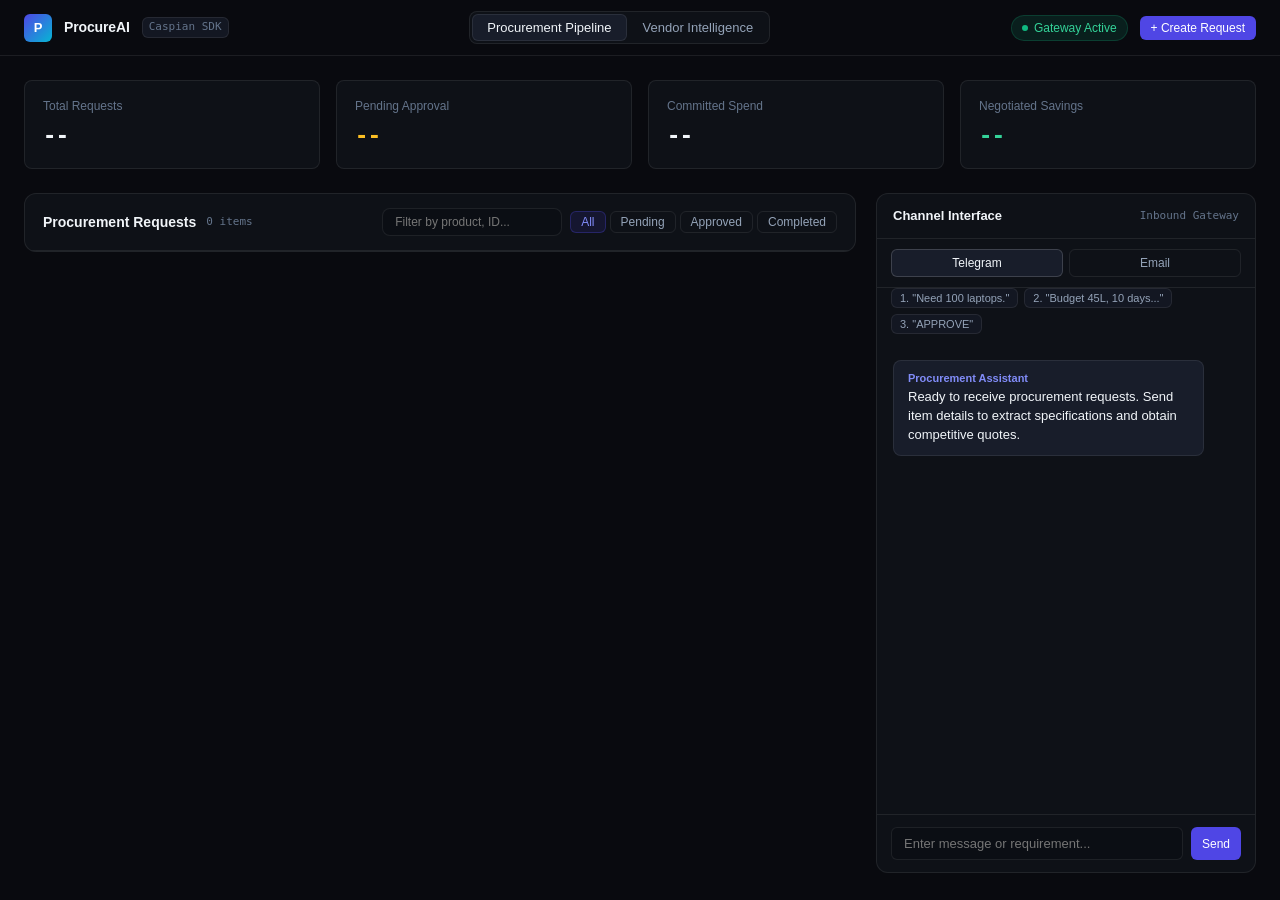
==== commit 062a6d15: "refactor: eliminate all boilerplate and polish UI to precision dark Linear-grade craftsmanship" ====
--- a/static/index.html
+++ b/static/index.html
@@ -3,153 +3,119 @@
 <head>
   <meta charset="UTF-8">
   <meta name="viewport" content="width=device-width, initial-scale=1.0">
-  <title>ProcureAI | Minimal & Energetic AI Procurement Agent</title>
-  <link rel="preconnect" href="https://fonts.googleapis.com">
-  <link rel="preconnect" href="https://fonts.gstatic.com" crossorigin>
-  <link href="https://fonts.googleapis.com/css2?family=JetBrains+Mono:wght@400;600;700&family=Outfit:wght@500;600;700;800&family=Plus+Jakarta+Sans:wght@400;500;600;700&display=swap" rel="stylesheet">
+  <title>ProcureAI - Enterprise Autonomous Procurement Engine</title>
   <link rel="stylesheet" href="/static/css/style.css">
 </head>
 <body>
-  
-  <!-- Minimal Top Header -->
-  <header class="header">
-    <div class="brand-section" id="brand-home">
-      <div class="brand-logo">
-        <svg viewBox="0 0 24 24">
-          <path d="M12 2L2 7l10 5 10-5-10-5zM2 17l10 5 10-5M2 12l10 5 10-5"/>
-        </svg>
-        <div class="pulse-dot"></div>
-      </div>
+
+  <!-- Topbar -->
+  <header class="topbar">
+    <div class="brand-wrapper" id="nav-brand-home">
+      <div class="brand-symbol">P</div>
       <div class="brand-name">ProcureAI</div>
-    </div>
-
-    <!-- Center Navigation Pills -->
-    <div class="nav-pill-group">
-      <button class="nav-pill-btn active" id="tab-btn-workflow" data-view="view-workflow">
-        📋 Workflow & Chat
+      <span class="brand-env">Caspian SDK</span>
+    </div>
+
+    <!-- Segmented Navigation -->
+    <div class="nav-segment">
+      <button class="nav-btn active" id="tab-nav-workflow" data-target="view-workflow">
+        Procurement Pipeline
       </button>
-      <button class="nav-pill-btn" id="tab-btn-vi" data-view="view-vi">
-        🧠 Vendor Intelligence
+      <button class="nav-btn" id="tab-nav-vi" data-target="view-vi">
+        Vendor Intelligence
       </button>
     </div>
 
     <!-- Right Actions -->
-    <div class="header-actions">
-      <div class="channel-status-pill">
-        <div class="dot"></div>
-        <span>Caspian Live</span>
-      </div>
-      <button class="btn btn-primary btn-sm" id="btn-open-create-modal">
-        + New Request
+    <div class="topbar-right">
+      <div class="status-badge">
+        <div class="status-dot"></div>
+        <span>Gateway Active</span>
+      </div>
+      <button class="btn btn-primary btn-sm" id="btn-open-create">
+        + Create Request
       </button>
     </div>
   </header>
 
-  <!-- Main Workspace -->
-  <main class="main-container">
-    
-    <!-- KPI Row - Sleek Minimal Summary -->
-    <div class="kpi-row">
-      <div class="kpi-box">
-        <div>
-          <div class="kpi-meta-title">Total Requests</div>
-          <div class="kpi-num" id="kpi-total-requests">--</div>
-        </div>
-        <div class="kpi-icon-pill">📦</div>
-      </div>
-
-      <div class="kpi-box" style="border-color: rgba(245, 158, 11, 0.25);">
-        <div>
-          <div class="kpi-meta-title">Pending Approvals</div>
-          <div class="kpi-num" id="kpi-pending-approvals" style="color: #fbbf24;">--</div>
-        </div>
-        <div class="kpi-icon-pill" style="color: #fbbf24;">⏳</div>
-      </div>
-
-      <div class="kpi-box">
-        <div>
-          <div class="kpi-meta-title">Committed Spend</div>
-          <div class="kpi-num" id="kpi-committed-spend">--</div>
-        </div>
-        <div class="kpi-icon-pill">💳</div>
-      </div>
-
-      <div class="kpi-box" style="border-color: rgba(16, 185, 129, 0.25);">
-        <div>
-          <div class="kpi-meta-title">Cost Savings</div>
-          <div class="kpi-num" id="kpi-total-savings" style="color: #34d399;">--</div>
-        </div>
-        <div class="kpi-icon-pill" style="color: #34d399;">💰</div>
-      </div>
-    </div>
-
-    <!-- VIEW 1: Clean Workflow & AI Chat Sandbox -->
-    <section class="tab-view active-view" id="view-workflow">
-      <div class="workflow-layout">
-        
-        <!-- Left: Procurement Ticket Pipeline -->
-        <div class="clean-panel">
-          <div class="panel-header-bar">
+  <!-- Main Container -->
+  <main class="page-container">
+
+    <!-- Executive Metrics Row -->
+    <div class="metrics-row">
+      <div class="metric-card">
+        <div class="metric-label">Total Requests</div>
+        <div class="metric-value" id="kpi-total-requests">--</div>
+      </div>
+      <div class="metric-card">
+        <div class="metric-label">Pending Approval</div>
+        <div class="metric-value" id="kpi-pending-approvals" style="color: var(--warning-text);">--</div>
+      </div>
+      <div class="metric-card">
+        <div class="metric-label">Committed Spend</div>
+        <div class="metric-value" id="kpi-committed-spend">--</div>
+      </div>
+      <div class="metric-card">
+        <div class="metric-label">Negotiated Savings</div>
+        <div class="metric-value" id="kpi-total-savings" style="color: var(--success-text);">--</div>
+      </div>
+    </div>
+
+    <!-- VIEW 1: Procurement Pipeline & Multi-Channel Assistant -->
+    <section class="view-panel active" id="view-workflow">
+      <div class="layout-split">
+
+        <!-- Left: Procurement Tickets Stream -->
+        <div class="surface-card">
+          <div class="surface-header">
             <div style="display: flex; align-items: center; gap: 10px;">
-              <div class="section-heading">Procurement Pipeline</div>
-              <span id="pipeline-count" style="font-size: 0.75rem; color: var(--primary-light); background: rgba(99, 102, 241, 0.12); padding: 2px 8px; border-radius: 9999px; font-weight: 700;">0 Tickets</span>
-            </div>
-
-            <div style="display: flex; align-items: center; gap: 10px;">
-              <div class="search-wrap">
-                <span class="search-icon-fixed">🔍</span>
-                <input type="text" class="search-input-box" id="search-input" placeholder="Search items, IDs...">
+              <span class="surface-title">Procurement Requests</span>
+              <span id="ticket-count-badge" style="font-family: var(--font-mono); font-size: 11px; color: var(--text-muted);">0 items</span>
+            </div>
+
+            <div style="display: flex; align-items: center; gap: 8px;">
+              <input type="text" class="search-control" id="search-query" placeholder="Filter by product, ID...">
+              <div class="filter-group" id="filter-tabs">
+                <button class="filter-chip active" data-status="">All</button>
+                <button class="filter-chip" data-status="Approval Pending">Pending</button>
+                <button class="filter-chip" data-status="Approved">Approved</button>
+                <button class="filter-chip" data-status="Completed">Completed</button>
               </div>
-
-              <div class="filter-pill-container" id="status-filter-tabs">
-                <div class="filter-pill active" data-status="">All</div>
-                <div class="filter-pill" data-status="Approval Pending">Pending</div>
-                <div class="filter-pill" data-status="Approved">Approved</div>
-                <div class="filter-pill" data-status="Completed">Completed</div>
-              </div>
-            </div>
-          </div>
-
-          <div class="ticket-stream" id="procurement-cards-container">
-            <!-- Dynamically populated tickets -->
-          </div>
-        </div>
-
-        <!-- Right: AI Multi-Channel Sandbox -->
-        <div class="clean-panel chat-container">
-          <div class="panel-header-bar" style="padding: 14px 20px;">
-            <div class="section-heading" style="font-size: 0.95rem;">AI Channel Agent</div>
-            <span style="font-family: var(--font-mono); font-size: 0.7rem; color: var(--primary-light);">Caspian SDK</span>
-          </div>
-
-          <!-- Channel Switcher -->
-          <div class="channel-switch-bar">
-            <button class="channel-btn active telegram" id="sim-tab-telegram" data-channel="telegram">
-              ✈️ Telegram Bot
-            </button>
-            <button class="channel-btn email" id="sim-tab-email" data-channel="email">
-              ✉️ Corporate Email
-            </button>
-          </div>
-
-          <!-- Quick Test Chips -->
-          <div class="chat-quick-chips">
-            <button class="chip-btn" data-text="Need 100 laptops.">1. "Need 100 laptops."</button>
-            <button class="chip-btn" data-text="Budget is 45 lakhs and delivery in 10 days with i5, 16GB RAM, 512GB SSD">2. "Budget 45L, 10 days..."</button>
-            <button class="chip-btn" data-text="APPROVE">3. "APPROVE"</button>
-          </div>
-
-          <!-- Live Chat Stream -->
-          <div class="chat-bubble-stream" id="chat-stream">
-            <div class="chat-msg agent">
-              <div style="font-size: 0.72rem; font-weight: 700; color: var(--primary-light); margin-bottom: 4px;">🤖 Caspian AI Agent</div>
-              <div>Hello! I'm your AI Procurement Agent. Send me any requirement to gather specs, compare vendor quotes, and request manager approval.</div>
-            </div>
-          </div>
-
-          <!-- Chat Input -->
-          <form id="chat-form" class="chat-input-row">
-            <input type="text" id="chat-input" class="chat-field" placeholder="Type message (e.g. 'Need 100 laptops.')..." autocomplete="off">
+            </div>
+          </div>
+
+          <div class="ticket-container" id="ticket-list-container">
+            <!-- Dynamic Ticket Rows -->
+          </div>
+        </div>
+
+        <!-- Right: Multi-Channel Communication Assistant -->
+        <div class="surface-card chat-wrapper">
+          <div class="surface-header" style="padding: 12px 16px;">
+            <span class="surface-title" style="font-size: 13px;">Channel Interface</span>
+            <span style="font-family: var(--font-mono); font-size: 11px; color: var(--text-muted);">Inbound Gateway</span>
+          </div>
+
+          <div class="channel-tabs">
+            <button class="channel-tab-btn active" id="channel-btn-tg" data-channel="telegram">Telegram</button>
+            <button class="channel-tab-btn" id="channel-btn-email" data-channel="email">Email</button>
+          </div>
+
+          <div class="chat-prompt-hints">
+            <button class="hint-pill" data-text="Need 100 laptops.">1. "Need 100 laptops."</button>
+            <button class="hint-pill" data-text="Budget is 45 lakhs and delivery in 10 days with i5, 16GB RAM, 512GB SSD">2. "Budget 45L, 10 days..."</button>
+            <button class="hint-pill" data-text="APPROVE">3. "APPROVE"</button>
+          </div>
+
+          <div class="chat-message-list" id="chat-stream">
+            <div class="chat-entry agent">
+              <div style="font-size: 11px; font-weight: 600; color: var(--primary-text); margin-bottom: 2px;">Procurement Assistant</div>
+              <div>Ready to receive procurement requests. Send item details to extract specifications and obtain competitive quotes.</div>
+            </div>
+          </div>
+
+          <form id="chat-form" class="chat-input-bar">
+            <input type="text" id="chat-input" class="chat-text-input" placeholder="Enter message or requirement..." autocomplete="off">
             <button type="submit" class="btn btn-primary btn-sm">Send</button>
           </form>
         </div>
@@ -157,70 +123,69 @@
       </div>
     </section>
 
-    <!-- VIEW 2: Clean Vendor Intelligence Hub -->
-    <section class="tab-view" id="view-vi">
+    <!-- VIEW 2: Vendor Intelligence & Scoring Engine -->
+    <section class="view-panel" id="view-vi">
       
-      <!-- Top Action Ribbon -->
-      <div style="display: flex; justify-content: space-between; align-items: center; margin-bottom: 24px; flex-wrap: wrap; gap: 12px;">
-        <div style="display: flex; gap: 10px;">
-          <button class="btn btn-primary btn-sm" id="btn-run-sample-analysis">
-            ⚡ Analyze Quotes (100 Laptops)
-          </button>
-          <button class="btn btn-glass btn-sm" id="btn-trigger-negotiation-demo">
-            🤝 Launch AI Negotiation
-          </button>
-        </div>
-        <div style="display: flex; gap: 10px;">
-          <button class="btn btn-glass btn-sm" id="btn-view-comparison-report">
-            📄 Comparison Report
-          </button>
-          <button class="btn btn-glass btn-sm" id="btn-view-negotiation-report">
-            📑 Negotiation Report
-          </button>
-        </div>
-      </div>
-
-      <div class="vi-layout">
+      <!-- Top Action Toolbar -->
+      <div style="display: flex; justify-content: space-between; align-items: center; margin-bottom: 20px; gap: 12px; flex-wrap: wrap;">
+        <div style="display: flex; gap: 8px;">
+          <button class="btn btn-primary btn-sm" id="btn-run-analysis">
+            Evaluate 4-Factor Quotation Model
+          </button>
+          <button class="btn btn-secondary btn-sm" id="btn-run-negotiation">
+            Dispatch Counter-Offer Email
+          </button>
+        </div>
+
+        <div style="display: flex; gap: 8px;">
+          <button class="btn btn-secondary btn-sm" id="btn-open-comp-report">
+            Comparison Report
+          </button>
+          <button class="btn btn-secondary btn-sm" id="btn-open-neg-report">
+            Negotiation Report
+          </button>
+        </div>
+      </div>
+
+      <div class="vi-grid-2">
         
-        <!-- Left: 4-Factor Weighted Scoring Matrix -->
-        <div class="clean-panel">
-          <div class="panel-header-bar">
-            <div class="section-heading">4-Factor Quotation Scoring</div>
-            <span style="font-size: 0.72rem; color: #34d399; font-weight: 600;">40% Price • 25% Deliv • 20% Rel • 15% Warr</span>
-          </div>
-
-          <div style="padding: 20px;" id="scoring-matrix-container">
-            <div style="text-align: center; padding: 32px; color: var(--text-muted); font-size: 0.85rem;">
-              Click <b>"Analyze Quotes"</b> above to evaluate multi-vendor bids.
-            </div>
-          </div>
-        </div>
-
-        <!-- Right: Risk Radar & Negotiation Activity -->
-        <div style="display: flex; flex-direction: column; gap: 24px;">
+        <!-- Left: 4-Factor Scoring Matrix -->
+        <div class="surface-card">
+          <div class="surface-header">
+            <span class="surface-title">Quotation Scoring (40% Price, 25% Delivery, 20% Reliability, 15% Warranty)</span>
+          </div>
+          <div style="padding: 16px;" id="scoring-results-container">
+            <div style="text-align: center; padding: 32px; color: var(--text-muted); font-size: 13px;">
+              Click <b>"Evaluate 4-Factor Quotation Model"</b> to compare multi-vendor bids.
+            </div>
+          </div>
+        </div>
+
+        <!-- Right: Risk Alerts & Negotiation Tracker -->
+        <div style="display: flex; flex-direction: column; gap: 20px;">
           
           <!-- Risk Radar Card -->
-          <div class="clean-panel">
-            <div class="panel-header-bar">
-              <div class="section-heading">Vendor Risk Radar</div>
-              <span id="risk-count-badge" style="font-size: 0.72rem; color: #fbbf24; font-weight: 700;">0 Alerts</span>
-            </div>
-            <div style="padding: 18px;" id="risk-radar-container">
-              <div style="text-align: center; padding: 20px; color: var(--text-muted); font-size: 0.82rem;">
-                Risk radar monitoring price dumping and certifications.
+          <div class="surface-card">
+            <div class="surface-header">
+              <span class="surface-title">Vendor Compliance & Risk Analysis</span>
+              <span id="risk-count-label" style="font-family: var(--font-mono); font-size: 11px; color: var(--text-muted);">0 alerts</span>
+            </div>
+            <div style="padding: 16px;" id="risk-alerts-container">
+              <div style="text-align: center; padding: 18px; color: var(--text-muted); font-size: 12px;">
+                Risk radar monitoring price dumping, low vendor ratings, and delivery delays.
               </div>
             </div>
           </div>
 
-          <!-- Negotiation Activity Card -->
-          <div class="clean-panel">
-            <div class="panel-header-bar">
-              <div class="section-heading">AI Negotiation Tracker</div>
-              <span style="font-size: 0.72rem; color: var(--primary-light); font-weight: 600;">Automated Concessions</span>
-            </div>
-            <div style="padding: 18px;" id="negotiations-container">
-              <div style="text-align: center; padding: 20px; color: var(--text-muted); font-size: 0.82rem;">
-                No active negotiations. Click "Launch AI Negotiation".
+          <!-- Negotiation Concession Tracker -->
+          <div class="surface-card">
+            <div class="surface-header">
+              <span class="surface-title">Negotiation Concessions</span>
+              <span style="font-family: var(--font-mono); font-size: 11px; color: var(--success-text);">Live Tracker</span>
+            </div>
+            <div style="padding: 16px;" id="negotiations-list-container">
+              <div style="text-align: center; padding: 18px; color: var(--text-muted); font-size: 12px;">
+                No active negotiations. Click "Dispatch Counter-Offer Email".
               </div>
             </div>
           </div>
@@ -232,81 +197,81 @@
 
   </main>
 
-  <!-- Modal 1: Ticket Details Drawer -->
-  <div class="modal-overlay" id="ticket-modal">
-    <div class="modal-window large">
-      <div class="modal-top">
+  <!-- Modal 1: Ticket Details -->
+  <div class="modal-backdrop" id="ticket-modal">
+    <div class="modal-content large">
+      <div class="modal-header-line">
         <div>
-          <div class="section-heading" id="modal-ticket-id">PROC-2026-XXX</div>
-          <div style="font-size: 0.78rem; color: var(--text-muted);" id="modal-ticket-title">Ticket Details</div>
-        </div>
-        <button class="modal-close-btn" id="btn-close-ticket-modal">&times;</button>
-      </div>
-      <div id="modal-ticket-content"></div>
+          <span class="surface-title" id="modal-ticket-id">PROC-2026-XXX</span>
+          <div style="font-size: 12px; color: var(--text-muted);" id="modal-ticket-title">Title</div>
+        </div>
+        <button class="modal-close" id="btn-close-ticket">&times;</button>
+      </div>
+      <div id="modal-ticket-body"></div>
     </div>
   </div>
 
-  <!-- Modal 2: Create Procurement Request -->
-  <div class="modal-overlay" id="create-modal">
-    <div class="modal-window">
-      <div class="modal-top">
-        <div class="section-heading">New Procurement Request</div>
-        <button class="modal-close-btn" id="btn-close-create-modal">&times;</button>
-      </div>
-
-      <form id="form-create-procurement">
-        <div class="form-field-group">
-          <label class="form-label-text">Product or Equipment Name</label>
-          <input type="text" id="create-product" class="form-input" placeholder="e.g. Laptop, Server, Office Chair" required>
-        </div>
-
-        <div class="form-row-2">
-          <div class="form-field-group">
-            <label class="form-label-text">Quantity</label>
-            <input type="number" id="create-quantity" class="form-input" placeholder="100" min="1" required>
-          </div>
-          <div class="form-field-group">
-            <label class="form-label-text">Budget (₹ INR)</label>
-            <input type="number" id="create-budget" class="form-input" placeholder="4500000" min="100" required>
-          </div>
-        </div>
-
-        <div class="form-row-2">
-          <div class="form-field-group">
-            <label class="form-label-text">Delivery Timeline (Days)</label>
-            <input type="number" id="create-delivery" class="form-input" placeholder="10" min="1" required>
-          </div>
-          <div class="form-field-group">
-            <label class="form-label-text">Source Channel</label>
-            <select id="create-channel" class="form-input">
+  <!-- Modal 2: Create Request -->
+  <div class="modal-backdrop" id="create-modal">
+    <div class="modal-content">
+      <div class="modal-header-line">
+        <span class="surface-title">Create Procurement Ticket</span>
+        <button class="modal-close" id="btn-close-create">&times;</button>
+      </div>
+
+      <form id="form-create">
+        <div class="form-group">
+          <label class="form-label">Product / Category</label>
+          <input type="text" id="inp-product" class="form-control" placeholder="e.g. Laptop, Server, Monitor" required>
+        </div>
+
+        <div class="form-row">
+          <div class="form-group">
+            <label class="form-label">Quantity</label>
+            <input type="number" id="inp-qty" class="form-control" placeholder="100" min="1" required>
+          </div>
+          <div class="form-group">
+            <label class="form-label">Budget (₹ INR)</label>
+            <input type="number" id="inp-budget" class="form-control" placeholder="4500000" min="100" required>
+          </div>
+        </div>
+
+        <div class="form-row">
+          <div class="form-group">
+            <label class="form-label">Delivery Timeline (Days)</label>
+            <input type="number" id="inp-delivery" class="form-control" placeholder="10" min="1" required>
+          </div>
+          <div class="form-group">
+            <label class="form-label">Channel</label>
+            <select id="inp-channel" class="form-control">
               <option value="telegram">Telegram</option>
-              <option value="email">Corporate Email</option>
-              <option value="web">Web Dashboard</option>
+              <option value="email">Email</option>
+              <option value="web">Web</option>
             </select>
           </div>
         </div>
 
-        <div class="form-field-group">
-          <label class="form-label-text">Specifications (comma separated)</label>
-          <input type="text" id="create-specs" class="form-input" placeholder="i5 13th Gen, 16GB RAM, 512GB SSD">
-        </div>
-
-        <div style="display: flex; justify-content: flex-end; gap: 10px; margin-top: 24px;">
-          <button type="button" class="btn btn-glass btn-sm" id="btn-cancel-create">Cancel</button>
-          <button type="submit" class="btn btn-primary btn-sm">Launch Request</button>
+        <div class="form-group">
+          <label class="form-label">Specifications (comma separated)</label>
+          <input type="text" id="inp-specs" class="form-control" placeholder="i5 13th Gen, 16GB RAM, 512GB SSD">
+        </div>
+
+        <div style="display: flex; justify-content: flex-end; gap: 8px; margin-top: 20px;">
+          <button type="button" class="btn btn-secondary btn-sm" id="btn-cancel-create">Cancel</button>
+          <button type="submit" class="btn btn-primary btn-sm">Create Request</button>
         </div>
       </form>
     </div>
   </div>
 
-  <!-- Modal 3: Report Preview Modal -->
-  <div class="modal-overlay" id="report-modal">
-    <div class="modal-window large">
-      <div class="modal-top">
-        <div class="section-heading" id="report-modal-title">Executive Report</div>
-        <button class="modal-close-btn" id="btn-close-report-modal">&times;</button>
-      </div>
-      <pre id="report-modal-body" style="background: #060911; border: 1px solid var(--border-subtle); padding: 18px; border-radius: 8px; font-family: var(--font-mono); font-size: 0.78rem; color: #cbd5e1; white-space: pre-wrap; max-height: 60vh; overflow-y: auto; line-height: 1.5;"></pre>
+  <!-- Modal 3: Report Viewer -->
+  <div class="modal-backdrop" id="report-modal">
+    <div class="modal-content large">
+      <div class="modal-header-line">
+        <span class="surface-title" id="report-modal-heading">Executive Report</span>
+        <button class="modal-close" id="btn-close-report">&times;</button>
+      </div>
+      <pre id="report-modal-content" style="background: var(--bg-input); border: 1px solid var(--border-subtle); padding: 16px; border-radius: var(--radius-sm); font-family: var(--font-mono); font-size: 12px; color: var(--text-primary); white-space: pre-wrap; line-height: 1.5; max-height: 60vh; overflow-y: auto;"></pre>
     </div>
   </div>
 
--- a/static/css/style.css
+++ b/static/css/style.css
@@ -1,50 +1,55 @@
 /* ==========================================================================
-   ProcureAI - Minimal, Energetic & Modern Design System
-   Aesthetic: Obsidian Glass, Electric Indigo/Emerald/Cyan Accents, Generous Whitespace
+   ProcureAI - World-Class Enterprise Procurement System
+   Design: Precision Dark Minimal (Linear / Stripe / Vercel grade)
+   Clean, Sharp, High-Craft, Zero-Slop
    ========================================================================== */
 
 :root {
-  --font-main: 'Plus Jakarta Sans', -apple-system, BlinkMacSystemFont, 'Segoe UI', Roboto, sans-serif;
-  --font-display: 'Outfit', sans-serif;
-  --font-mono: 'JetBrains Mono', Consolas, monospace;
-
-  /* Colors */
-  --bg-base: #080b11;
-  --bg-surface: rgba(16, 22, 36, 0.7);
-  --bg-surface-hover: rgba(24, 32, 52, 0.85);
-  --bg-surface-solid: #0e1422;
-  --bg-input: rgba(12, 17, 28, 0.85);
-  
-  --border-subtle: rgba(255, 255, 255, 0.07);
-  --border-focus: rgba(99, 102, 241, 0.4);
-  --border-glow: rgba(99, 102, 241, 0.2);
-
-  /* Energetic Accents */
-  --primary: #6366f1;
-  --primary-light: #818cf8;
-  --primary-dark: #4f46e5;
-  --primary-glow: rgba(99, 102, 241, 0.35);
-
-  --accent-emerald: #10b981;
-  --accent-emerald-glow: rgba(16, 185, 129, 0.25);
-  --accent-cyan: #06b6d4;
-  --accent-amber: #f59e0b;
-  --accent-rose: #f43f5e;
-  --accent-purple: #a855f7;
-
-  /* Typography */
-  --text-main: #f8fafc;
+  --font-sans: -apple-system, BlinkMacSystemFont, "Segoe UI", Roboto, "Helvetica Neue", Arial, sans-serif;
+  --font-mono: ui-monospace, SFMono-Regular, Menlo, Monaco, Consolas, monospace;
+
+  /* Palette - Precision Dark */
+  --bg-app: #090a0f;
+  --bg-subtle: #0e1117;
+  --bg-surface: #131722;
+  --bg-surface-raised: #181d2a;
+  --bg-input: #0b0e14;
+
+  --border-subtle: rgba(255, 255, 255, 0.08);
+  --border-strong: rgba(255, 255, 255, 0.16);
+  --border-focus: #4f46e5;
+
+  /* Accents */
+  --primary: #4f46e5;
+  --primary-hover: #4338ca;
+  --primary-subtle: rgba(79, 70, 229, 0.12);
+  --primary-text: #818cf8;
+
+  --success: #10b981;
+  --success-subtle: rgba(16, 185, 129, 0.12);
+  --success-text: #34d399;
+
+  --warning: #f59e0b;
+  --warning-subtle: rgba(245, 158, 11, 0.12);
+  --warning-text: #fbbf24;
+
+  --danger: #ef4444;
+  --danger-subtle: rgba(239, 68, 68, 0.12);
+  --danger-text: #f87171;
+
+  /* Text */
+  --text-primary: #f1f5f9;
   --text-secondary: #94a3b8;
   --text-muted: #64748b;
 
-  --radius-xl: 20px;
-  --radius-lg: 14px;
-  --radius-md: 10px;
   --radius-sm: 6px;
-  --radius-pill: 9999px;
-
-  --shadow-soft: 0 10px 30px -5px rgba(0, 0, 0, 0.4);
-  --shadow-glow: 0 0 20px -2px var(--primary-glow);
+  --radius-md: 8px;
+  --radius-lg: 12px;
+  --radius-full: 9999px;
+
+  --shadow-sm: 0 1px 2px 0 rgba(0, 0, 0, 0.3);
+  --shadow-md: 0 4px 12px 0 rgba(0, 0, 0, 0.4);
+  --shadow-lg: 0 12px 32px 0 rgba(0, 0, 0, 0.6);
 }
 
 * {
@@ -54,818 +59,690 @@
 }
 
 body {
-  font-family: var(--font-main);
-  background-color: var(--bg-base);
-  color: var(--text-main);
-  line-height: 1.6;
-  min-height: 100vh;
-  overflow-x: hidden;
-  background-image: 
-    radial-gradient(circle at 10% 10%, rgba(99, 102, 241, 0.12) 0%, transparent 40%),
-    radial-gradient(circle at 90% 15%, rgba(6, 182, 212, 0.08) 0%, transparent 35%),
-    radial-gradient(circle at 50% 95%, rgba(16, 185, 129, 0.06) 0%, transparent 50%);
-  background-attachment: fixed;
-}
-
-/* Custom Scrollbars */
+  font-family: var(--font-sans);
+  background-color: var(--bg-app);
+  color: var(--text-primary);
+  line-height: 1.5;
+  font-size: 14px;
+  -webkit-font-smoothing: antialiased;
+  -moz-osx-font-smoothing: grayscale;
+}
+
+/* Scrollbars */
 ::-webkit-scrollbar {
-  width: 5px;
-  height: 5px;
+  width: 6px;
+  height: 6px;
 }
 ::-webkit-scrollbar-track {
   background: transparent;
 }
 ::-webkit-scrollbar-thumb {
-  background: rgba(255, 255, 255, 0.12);
-  border-radius: var(--radius-pill);
-}
-::-webkit-scrollbar-thumb:hover {
-  background: var(--primary-light);
-}
-
-/* Top Navigation Bar */
-.header {
-  height: 70px;
-  backdrop-filter: blur(20px);
-  background: rgba(8, 11, 17, 0.85);
+  background: var(--border-strong);
+  border-radius: var(--radius-full);
+}
+
+/* Header */
+.topbar {
+  height: 56px;
+  background: var(--bg-app);
   border-bottom: 1px solid var(--border-subtle);
   position: sticky;
   top: 0;
-  z-index: 50;
+  z-index: 40;
   display: flex;
   align-items: center;
   justify-content: space-between;
-  padding: 0 36px;
-}
-
-.brand-section {
+  padding: 0 24px;
+}
+
+.brand-wrapper {
   display: flex;
   align-items: center;
   gap: 12px;
   cursor: pointer;
 }
 
-.brand-logo {
-  width: 38px;
-  height: 38px;
-  border-radius: 10px;
-  background: linear-gradient(135deg, var(--primary), var(--accent-cyan));
+.brand-symbol {
+  width: 28px;
+  height: 28px;
+  border-radius: var(--radius-sm);
+  background: linear-gradient(135deg, #4f46e5, #06b6d4);
   display: flex;
   align-items: center;
   justify-content: center;
-  box-shadow: 0 0 16px var(--primary-glow);
-  position: relative;
-}
-
-.brand-logo svg {
-  width: 20px;
-  height: 20px;
-  fill: #ffffff;
-}
-
-.pulse-dot {
-  position: absolute;
-  top: -2px;
-  right: -2px;
-  width: 8px;
-  height: 8px;
-  background: var(--accent-emerald);
-  border-radius: 50%;
-  box-shadow: 0 0 8px var(--accent-emerald);
-  animation: pulse-ring 2s infinite ease-out;
-}
-
-@keyframes pulse-ring {
-  0% { transform: scale(0.95); box-shadow: 0 0 0 0 rgba(16, 185, 129, 0.7); }
-  70% { transform: scale(1.1); box-shadow: 0 0 0 6px rgba(16, 185, 129, 0); }
-  100% { transform: scale(0.95); box-shadow: 0 0 0 0 rgba(16, 185, 129, 0); }
+  color: #ffffff;
+  font-weight: 700;
+  font-size: 13px;
 }
 
 .brand-name {
-  font-family: var(--font-display);
-  font-size: 1.25rem;
-  font-weight: 800;
-  letter-spacing: -0.02em;
-  background: linear-gradient(90deg, #ffffff, #cbd5e1);
-  -webkit-background-clip: text;
-  -webkit-text-fill-color: transparent;
-}
-
-/* Minimal Center Nav Tabs */
-.nav-pill-group {
-  display: flex;
-  background: rgba(255, 255, 255, 0.03);
-  padding: 4px;
-  border-radius: var(--radius-pill);
-  border: 1px solid var(--border-subtle);
+  font-size: 14px;
+  font-weight: 600;
+  letter-spacing: -0.01em;
+  color: var(--text-primary);
+}
+
+.brand-env {
+  font-family: var(--font-mono);
+  font-size: 11px;
+  color: var(--text-muted);
+  background: var(--bg-surface);
+  border: 1px solid var(--border-subtle);
+  padding: 1px 6px;
+  border-radius: var(--radius-sm);
+}
+
+/* Navigation Segment */
+.nav-segment {
+  display: flex;
+  background: var(--bg-subtle);
+  border: 1px solid var(--border-subtle);
+  padding: 2px;
+  border-radius: var(--radius-md);
   gap: 2px;
 }
 
-.nav-pill-btn {
-  padding: 8px 18px;
-  font-size: 0.84rem;
-  font-weight: 600;
+.nav-btn {
+  background: transparent;
+  border: none;
   color: var(--text-secondary);
-  border-radius: var(--radius-pill);
-  border: none;
-  background: transparent;
+  font-size: 13px;
+  font-weight: 500;
+  padding: 5px 14px;
+  border-radius: var(--radius-sm);
   cursor: pointer;
-  display: flex;
-  align-items: center;
-  gap: 8px;
-  transition: all 0.2s cubic-bezier(0.4, 0, 0.2, 1);
-}
-
-.nav-pill-btn:hover {
-  color: var(--text-main);
-  background: rgba(255, 255, 255, 0.04);
-}
-
-.nav-pill-btn.active {
-  background: var(--primary);
-  color: #ffffff;
-  box-shadow: 0 2px 12px var(--primary-glow);
-}
-
-/* Header Right Actions */
-.header-actions {
-  display: flex;
-  align-items: center;
-  gap: 14px;
-}
-
-.channel-status-pill {
-  display: flex;
-  align-items: center;
-  gap: 8px;
-  background: rgba(16, 185, 129, 0.08);
-  border: 1px solid rgba(16, 185, 129, 0.25);
-  padding: 5px 14px;
-  border-radius: var(--radius-pill);
-  font-size: 0.76rem;
-  font-weight: 600;
-  color: #34d399;
-}
-
-.channel-status-pill .dot {
+  transition: all 0.15s ease;
+}
+
+.nav-btn:hover {
+  color: var(--text-primary);
+}
+
+.nav-btn.active {
+  background: var(--bg-surface-raised);
+  color: var(--text-primary);
+  border: 1px solid var(--border-subtle);
+}
+
+.topbar-right {
+  display: flex;
+  align-items: center;
+  gap: 12px;
+}
+
+.status-badge {
+  display: inline-flex;
+  align-items: center;
+  gap: 6px;
+  font-size: 12px;
+  color: var(--success-text);
+  background: var(--success-subtle);
+  border: 1px solid rgba(16, 185, 129, 0.2);
+  padding: 3px 10px;
+  border-radius: var(--radius-full);
+  font-weight: 500;
+}
+
+.status-dot {
   width: 6px;
   height: 6px;
   border-radius: 50%;
-  background: var(--accent-emerald);
-}
-
-/* Minimal Energetic Buttons */
+  background: var(--success);
+}
+
+/* Buttons */
 .btn {
   display: inline-flex;
   align-items: center;
   justify-content: center;
-  gap: 8px;
-  font-family: var(--font-main);
-  font-size: 0.85rem;
-  font-weight: 600;
-  padding: 8px 18px;
+  gap: 6px;
+  font-family: var(--font-sans);
+  font-size: 13px;
+  font-weight: 500;
+  padding: 6px 14px;
   border-radius: var(--radius-md);
   cursor: pointer;
-  transition: all 0.2s cubic-bezier(0.4, 0, 0.2, 1);
-  border: none;
-  outline: none;
+  transition: background 0.15s ease, border-color 0.15s ease;
+  border: 1px solid transparent;
   text-decoration: none;
 }
 
 .btn-primary {
-  background: linear-gradient(135deg, var(--primary), #4338ca);
+  background: var(--primary);
   color: #ffffff;
-  box-shadow: 0 4px 14px var(--primary-glow);
 }
 .btn-primary:hover {
-  background: linear-gradient(135deg, var(--primary-light), var(--primary));
-  box-shadow: 0 6px 20px rgba(99, 102, 241, 0.45);
-  transform: translateY(-1px);
-}
-
-.btn-glass {
-  background: rgba(255, 255, 255, 0.04);
-  color: var(--text-main);
-  border: 1px solid var(--border-subtle);
-}
-.btn-glass:hover {
-  background: rgba(255, 255, 255, 0.08);
-  border-color: rgba(255, 255, 255, 0.15);
-  transform: translateY(-1px);
+  background: var(--primary-hover);
+}
+
+.btn-secondary {
+  background: var(--bg-surface);
+  color: var(--text-primary);
+  border-color: var(--border-subtle);
+}
+.btn-secondary:hover {
+  background: var(--bg-surface-raised);
+  border-color: var(--border-strong);
 }
 
 .btn-success {
-  background: linear-gradient(135deg, #10b981, #059669);
+  background: var(--success);
   color: #ffffff;
-  box-shadow: 0 3px 10px rgba(16, 185, 129, 0.25);
 }
 .btn-success:hover {
-  background: linear-gradient(135deg, #34d399, #10b981);
-  transform: translateY(-1px);
+  background: #059669;
 }
 
 .btn-danger {
-  background: rgba(244, 63, 94, 0.15);
-  color: #fb7185;
-  border: 1px solid rgba(244, 63, 94, 0.3);
+  background: var(--danger-subtle);
+  color: var(--danger-text);
+  border-color: rgba(239, 68, 68, 0.2);
 }
 .btn-danger:hover {
-  background: rgba(244, 63, 94, 0.25);
+  background: var(--danger);
   color: #ffffff;
-  transform: translateY(-1px);
 }
 
 .btn-sm {
-  padding: 6px 14px;
-  font-size: 0.78rem;
-  border-radius: var(--radius-sm);
-}
-
-/* Main Layout Area */
-.main-container {
-  max-width: 1380px;
+  font-size: 12px;
+  padding: 4px 10px;
+  border-radius: var(--radius-sm);
+}
+
+/* Container */
+.page-container {
+  max-width: 1320px;
   margin: 0 auto;
-  padding: 32px 28px;
-}
-
-/* KPI Banner - Sleek Minimal Pills */
-.kpi-row {
+  padding: 24px;
+}
+
+/* Metrics Row */
+.metrics-row {
   display: grid;
   grid-template-columns: repeat(4, 1fr);
-  gap: 18px;
-  margin-bottom: 32px;
-}
-
-@media (max-width: 960px) {
-  .kpi-row {
+  gap: 16px;
+  margin-bottom: 24px;
+}
+
+@media (max-width: 900px) {
+  .metrics-row {
     grid-template-columns: repeat(2, 1fr);
   }
 }
-@media (max-width: 540px) {
-  .kpi-row {
+
+.metric-card {
+  background: var(--bg-subtle);
+  border: 1px solid var(--border-subtle);
+  border-radius: var(--radius-md);
+  padding: 16px 18px;
+}
+
+.metric-label {
+  font-size: 12px;
+  color: var(--text-muted);
+  font-weight: 500;
+  margin-bottom: 4px;
+}
+
+.metric-value {
+  font-size: 22px;
+  font-weight: 600;
+  letter-spacing: -0.02em;
+  color: var(--text-primary);
+  font-family: var(--font-mono);
+}
+
+/* Views */
+.view-panel {
+  display: none;
+}
+.view-panel.active {
+  display: block;
+}
+
+/* Two Column Layout */
+.layout-split {
+  display: grid;
+  grid-template-columns: 1fr 380px;
+  gap: 20px;
+  align-items: start;
+}
+
+@media (max-width: 1080px) {
+  .layout-split {
     grid-template-columns: 1fr;
   }
 }
 
-.kpi-box {
+/* Base Card / Section Container */
+.surface-card {
+  background: var(--bg-subtle);
+  border: 1px solid var(--border-subtle);
+  border-radius: var(--radius-lg);
+  overflow: hidden;
+}
+
+.surface-header {
+  padding: 14px 18px;
+  border-bottom: 1px solid var(--border-subtle);
+  display: flex;
+  align-items: center;
+  justify-content: space-between;
+  gap: 12px;
+  flex-wrap: wrap;
+}
+
+.surface-title {
+  font-size: 14px;
+  font-weight: 600;
+  color: var(--text-primary);
+}
+
+/* Search and Filters */
+.search-control {
+  background: var(--bg-input);
+  border: 1px solid var(--border-subtle);
+  border-radius: var(--radius-md);
+  color: var(--text-primary);
+  font-size: 12px;
+  padding: 6px 12px;
+  outline: none;
+  width: 180px;
+  transition: border-color 0.15s ease;
+}
+.search-control:focus {
+  border-color: var(--border-focus);
+}
+
+.filter-group {
+  display: flex;
+  gap: 4px;
+}
+
+.filter-chip {
+  font-size: 12px;
+  color: var(--text-secondary);
+  background: transparent;
+  border: 1px solid var(--border-subtle);
+  padding: 3px 10px;
+  border-radius: var(--radius-sm);
+  cursor: pointer;
+  transition: all 0.15s ease;
+}
+.filter-chip:hover {
+  color: var(--text-primary);
   background: var(--bg-surface);
-  backdrop-filter: blur(16px);
-  border: 1px solid var(--border-subtle);
-  border-radius: var(--radius-lg);
-  padding: 18px 22px;
+}
+.filter-chip.active {
+  background: var(--primary-subtle);
+  color: var(--primary-text);
+  border-color: rgba(79, 70, 229, 0.3);
+}
+
+/* Procurement Table / Items */
+.ticket-container {
+  display: flex;
+  flex-direction: column;
+}
+
+.ticket-row {
+  padding: 16px 18px;
+  border-bottom: 1px solid var(--border-subtle);
+  display: flex;
+  flex-direction: column;
+  gap: 10px;
+  transition: background 0.15s ease;
+}
+
+.ticket-row:last-child {
+  border-bottom: none;
+}
+
+.ticket-row:hover {
+  background: var(--bg-surface);
+}
+
+.ticket-row-top {
   display: flex;
   align-items: center;
   justify-content: space-between;
-  transition: all 0.25s ease;
-}
-
-.kpi-box:hover {
+}
+
+.ticket-id {
+  font-family: var(--font-mono);
+  font-size: 12px;
+  font-weight: 600;
+  color: var(--primary-text);
+}
+
+.tag-badge {
+  font-size: 11px;
+  font-weight: 500;
+  padding: 2px 8px;
+  border-radius: var(--radius-full);
+}
+.tag-badge.pending {
+  background: var(--warning-subtle);
+  color: var(--warning-text);
+}
+.tag-badge.approved, .tag-badge.completed {
+  background: var(--success-subtle);
+  color: var(--success-text);
+}
+.tag-badge.open {
+  background: var(--primary-subtle);
+  color: var(--primary-text);
+}
+.tag-badge.rejected {
+  background: var(--danger-subtle);
+  color: var(--danger-text);
+}
+
+.ticket-title {
+  font-size: 14px;
+  font-weight: 600;
+  color: var(--text-primary);
+}
+
+.ticket-meta-line {
+  display: flex;
+  gap: 12px;
+  font-size: 12px;
+  color: var(--text-secondary);
+  flex-wrap: wrap;
+}
+
+.ticket-quote-summary {
+  background: var(--bg-surface-raised);
+  border: 1px solid var(--border-subtle);
+  border-radius: var(--radius-sm);
+  padding: 8px 12px;
+  display: flex;
+  align-items: center;
+  justify-content: space-between;
+  font-size: 12px;
+}
+
+.ticket-row-bottom {
+  display: flex;
+  align-items: center;
+  justify-content: space-between;
+  padding-top: 4px;
+}
+
+/* Chat Assistant Panel */
+.chat-wrapper {
+  display: flex;
+  flex-direction: column;
+  height: 680px;
+}
+
+.channel-tabs {
+  display: flex;
+  padding: 10px 14px;
+  border-bottom: 1px solid var(--border-subtle);
+  gap: 6px;
+}
+
+.channel-tab-btn {
+  flex: 1;
+  background: transparent;
+  border: 1px solid var(--border-subtle);
+  color: var(--text-secondary);
+  padding: 6px 10px;
+  border-radius: var(--radius-sm);
+  font-size: 12px;
+  cursor: pointer;
+  font-weight: 500;
+  transition: all 0.15s ease;
+}
+.channel-tab-btn.active {
+  background: var(--bg-surface-raised);
+  color: var(--text-primary);
+  border-color: var(--border-strong);
+}
+
+.chat-message-list {
+  flex: 1;
+  padding: 16px;
+  overflow-y: auto;
+  display: flex;
+  flex-direction: column;
+  gap: 12px;
+}
+
+.chat-entry {
+  max-width: 90%;
+  padding: 10px 14px;
+  border-radius: var(--radius-md);
+  font-size: 13px;
+  line-height: 1.45;
+}
+
+.chat-entry.user {
+  align-self: flex-end;
+  background: var(--primary);
+  color: #ffffff;
+}
+
+.chat-entry.agent {
+  align-self: flex-start;
+  background: var(--bg-surface-raised);
+  border: 1px solid var(--border-subtle);
+  color: var(--text-primary);
+}
+
+.chat-prompt-hints {
+  display: flex;
+  gap: 6px;
+  flex-wrap: wrap;
+  padding: 0 14px 10px 14px;
+}
+
+.hint-pill {
+  font-size: 11px;
+  color: var(--text-secondary);
+  background: var(--bg-surface);
+  border: 1px solid var(--border-subtle);
+  padding: 3px 8px;
+  border-radius: var(--radius-sm);
+  cursor: pointer;
+}
+.hint-pill:hover {
+  color: var(--text-primary);
+  border-color: var(--border-strong);
+}
+
+.chat-input-bar {
+  padding: 12px 14px;
+  border-top: 1px solid var(--border-subtle);
+  display: flex;
+  gap: 8px;
+}
+
+.chat-text-input {
+  flex: 1;
+  background: var(--bg-input);
+  border: 1px solid var(--border-subtle);
+  border-radius: var(--radius-sm);
+  color: var(--text-primary);
+  font-size: 13px;
+  padding: 8px 12px;
+  outline: none;
+}
+.chat-text-input:focus {
   border-color: var(--border-focus);
-  transform: translateY(-2px);
-  box-shadow: var(--shadow-soft);
-}
-
-.kpi-meta-title {
-  font-size: 0.75rem;
-  font-weight: 600;
+}
+
+/* Vendor Intelligence View */
+.vi-grid-2 {
+  display: grid;
+  grid-template-columns: 1fr 1fr;
+  gap: 20px;
+}
+
+@media (max-width: 960px) {
+  .vi-grid-2 {
+    grid-template-columns: 1fr;
+  }
+}
+
+.vendor-score-row {
+  background: var(--bg-surface);
+  border: 1px solid var(--border-subtle);
+  border-radius: var(--radius-md);
+  padding: 14px;
+  margin-bottom: 10px;
+}
+
+.vendor-score-top {
+  display: flex;
+  align-items: center;
+  justify-content: space-between;
+  margin-bottom: 8px;
+}
+
+.score-badge {
+  font-family: var(--font-mono);
+  font-size: 16px;
+  font-weight: 700;
+  color: var(--success-text);
+}
+
+.score-sub-grid {
+  display: grid;
+  grid-template-columns: repeat(4, 1fr);
+  gap: 6px;
+  margin-top: 10px;
+}
+
+.score-cell {
+  background: var(--bg-subtle);
+  border: 1px solid var(--border-subtle);
+  border-radius: var(--radius-sm);
+  padding: 6px;
+  text-align: center;
+}
+
+.score-cell-label {
+  font-size: 10px;
   color: var(--text-muted);
   text-transform: uppercase;
-  letter-spacing: 0.05em;
-  margin-bottom: 2px;
-}
-
-.kpi-num {
-  font-family: var(--font-display);
-  font-size: 1.7rem;
-  font-weight: 800;
-  letter-spacing: -0.02em;
-  color: var(--text-main);
-}
-
-.kpi-icon-pill {
-  width: 42px;
-  height: 42px;
-  border-radius: var(--radius-md);
-  background: rgba(255, 255, 255, 0.03);
-  border: 1px solid var(--border-subtle);
-  display: flex;
-  align-items: center;
-  justify-content: center;
-  font-size: 1.25rem;
-}
-
-/* View Sections */
-.tab-view {
-  display: none;
-}
-.tab-view.active-view {
-  display: block;
-  animation: fadeIn 0.2s ease-out;
-}
-
-@keyframes fadeIn {
-  from { opacity: 0; transform: translateY(6px); }
-  to { opacity: 1; transform: translateY(0); }
-}
-
-/* Procurement Workflow Layout */
-.workflow-layout {
-  display: grid;
-  grid-template-columns: 1fr 420px;
-  gap: 28px;
-  align-items: start;
-}
-
-@media (max-width: 1150px) {
-  .workflow-layout {
-    grid-template-columns: 1fr;
-  }
-}
-
-/* Clean Cards Panel */
-.clean-panel {
-  background: var(--bg-surface);
-  backdrop-filter: blur(20px);
-  border: 1px solid var(--border-subtle);
-  border-radius: var(--radius-xl);
-  overflow: hidden;
-  box-shadow: var(--shadow-soft);
-}
-
-.panel-header-bar {
-  padding: 18px 24px;
-  border-bottom: 1px solid var(--border-subtle);
-  display: flex;
-  align-items: center;
-  justify-content: space-between;
-  flex-wrap: wrap;
-  gap: 14px;
-}
-
-.section-heading {
-  font-family: var(--font-display);
-  font-size: 1.1rem;
-  font-weight: 700;
-  color: var(--text-main);
-}
-
-.search-input-box {
-  background: var(--bg-input);
-  border: 1px solid var(--border-subtle);
-  border-radius: var(--radius-pill);
-  padding: 6px 14px 6px 32px;
-  font-size: 0.82rem;
-  color: var(--text-main);
-  outline: none;
-  width: 200px;
-  transition: all 0.2s ease;
-}
-.search-input-box:focus {
-  border-color: var(--primary);
-  box-shadow: 0 0 10px var(--primary-glow);
-}
-
-.search-wrap {
-  position: relative;
-}
-.search-icon-fixed {
-  position: absolute;
-  left: 10px;
-  top: 50%;
-  transform: translateY(-50%);
-  color: var(--text-muted);
-  font-size: 0.78rem;
-}
-
-.filter-pill-container {
-  display: flex;
-  background: rgba(0, 0, 0, 0.3);
-  padding: 3px;
-  border-radius: var(--radius-pill);
-  gap: 2px;
-}
-
-.filter-pill {
-  padding: 4px 12px;
-  font-size: 0.74rem;
+}
+
+.score-cell-val {
+  font-family: var(--font-mono);
+  font-size: 12px;
   font-weight: 600;
-  color: var(--text-secondary);
-  border-radius: var(--radius-pill);
-  cursor: pointer;
-  transition: all 0.2s ease;
-}
-.filter-pill.active {
-  background: var(--primary);
-  color: #ffffff;
-}
-
-/* Procurement Cards Stream */
-.ticket-stream {
-  padding: 20px 24px;
-  display: flex;
-  flex-direction: column;
-  gap: 14px;
-  max-height: 750px;
-  overflow-y: auto;
-}
-
-.ticket-item {
-  background: rgba(12, 17, 28, 0.5);
-  border: 1px solid var(--border-subtle);
-  border-radius: var(--radius-lg);
-  padding: 18px 20px;
-  transition: all 0.2s ease;
-}
-
-.ticket-item:hover {
-  background: var(--bg-surface-hover);
-  border-color: rgba(255, 255, 255, 0.12);
-  transform: translateY(-2px);
-}
-
-.ticket-top-meta {
-  display: flex;
-  align-items: center;
-  justify-content: space-between;
-  margin-bottom: 8px;
-}
-
-.ticket-code {
-  font-family: var(--font-mono);
-  font-size: 0.78rem;
-  font-weight: 700;
-  color: var(--primary-light);
-  background: rgba(99, 102, 241, 0.1);
-  padding: 2px 8px;
-  border-radius: var(--radius-sm);
-}
-
-.status-chip {
-  font-size: 0.72rem;
-  font-weight: 700;
-  padding: 2px 9px;
-  border-radius: var(--radius-pill);
-  display: inline-flex;
-  align-items: center;
-  gap: 5px;
-}
-.status-chip.approval-pending {
-  background: rgba(245, 158, 11, 0.15);
-  color: #fbbf24;
-}
-.status-chip.approved, .status-chip.completed {
-  background: rgba(16, 185, 129, 0.15);
-  color: #34d399;
-}
-.status-chip.open {
-  background: rgba(6, 182, 212, 0.15);
-  color: #22d3ee;
-}
-.status-chip.rejected {
-  background: rgba(244, 63, 94, 0.15);
-  color: #fb7185;
-}
-
-.ticket-heading {
-  font-size: 1.02rem;
-  font-weight: 700;
-  color: var(--text-main);
-  margin-bottom: 8px;
-}
-
-.ticket-tags {
-  display: flex;
-  flex-wrap: wrap;
-  gap: 6px;
-  margin-bottom: 12px;
-}
-
-.tag-pill {
-  background: rgba(255, 255, 255, 0.03);
-  border: 1px solid var(--border-subtle);
-  font-size: 0.72rem;
-  color: var(--text-secondary);
-  padding: 2px 8px;
-  border-radius: var(--radius-pill);
-}
-
-.quote-highlight-box {
-  background: rgba(6, 9, 15, 0.6);
-  border: 1px solid var(--border-subtle);
-  border-radius: var(--radius-md);
-  padding: 10px 14px;
-  display: flex;
-  align-items: center;
-  justify-content: space-between;
-  margin-bottom: 12px;
-}
-
-.highlight-price {
-  font-family: var(--font-display);
-  font-size: 1.05rem;
-  font-weight: 800;
-  color: #34d399;
-}
-
-.ticket-action-bar {
-  display: flex;
-  align-items: center;
-  justify-content: space-between;
-  padding-top: 10px;
-  border-top: 1px solid rgba(255, 255, 255, 0.04);
-}
-
-/* Chat Simulator - Clean & Focused */
-.chat-container {
-  display: flex;
-  flex-direction: column;
-  height: 750px;
-}
-
-.channel-switch-bar {
-  display: flex;
-  background: rgba(0, 0, 0, 0.35);
-  padding: 3px;
-  border-radius: var(--radius-pill);
-  margin: 14px 20px;
-  gap: 4px;
-}
-
-.channel-btn {
-  flex: 1;
-  padding: 6px 12px;
-  font-size: 0.78rem;
-  font-weight: 600;
-  color: var(--text-secondary);
-  border-radius: var(--radius-pill);
-  border: none;
-  background: transparent;
-  cursor: pointer;
-  transition: all 0.2s ease;
-}
-
-.channel-btn.active.telegram {
-  background: rgba(34, 158, 217, 0.2);
-  color: #38bdf8;
-}
-
-.channel-btn.active.email {
-  background: rgba(234, 88, 12, 0.2);
-  color: #fb923c;
-}
-
-.chat-bubble-stream {
-  flex: 1;
-  padding: 16px 20px;
-  overflow-y: auto;
-  display: flex;
-  flex-direction: column;
-  gap: 12px;
-}
-
-.chat-msg {
-  max-width: 88%;
-  padding: 12px 16px;
-  border-radius: 16px;
-  font-size: 0.84rem;
-  line-height: 1.45;
-  animation: fadeIn 0.2s ease-out;
-}
-
-.chat-msg.user {
-  align-self: flex-end;
-  background: linear-gradient(135deg, var(--primary), var(--primary-dark));
-  color: #ffffff;
-  border-bottom-right-radius: 4px;
-  box-shadow: 0 4px 12px var(--primary-glow);
-}
-
-.chat-msg.agent {
-  align-self: flex-start;
-  background: rgba(20, 26, 42, 0.9);
-  border: 1px solid var(--border-subtle);
-  color: var(--text-main);
-  border-bottom-left-radius: 4px;
-}
-
-.chat-quick-chips {
-  display: flex;
-  gap: 6px;
-  flex-wrap: wrap;
-  padding: 0 20px 10px 20px;
-}
-
-.chip-btn {
-  background: rgba(255, 255, 255, 0.04);
-  border: 1px solid var(--border-subtle);
-  color: var(--text-secondary);
-  font-size: 0.72rem;
-  padding: 3px 10px;
-  border-radius: var(--radius-pill);
-  cursor: pointer;
-  transition: all 0.2s ease;
-}
-.chip-btn:hover {
-  background: rgba(99, 102, 241, 0.15);
-  color: var(--primary-light);
-  border-color: var(--primary);
-}
-
-.chat-input-row {
-  padding: 14px 20px;
-  border-top: 1px solid var(--border-subtle);
-  display: flex;
-  gap: 10px;
-}
-
-.chat-field {
-  flex: 1;
-  background: var(--bg-input);
-  border: 1px solid var(--border-subtle);
-  border-radius: var(--radius-pill);
-  color: var(--text-main);
-  padding: 9px 18px;
-  font-size: 0.85rem;
-  outline: none;
-}
-.chat-field:focus {
-  border-color: var(--primary);
-}
-
-/* ==========================================================================
-   Vendor Intelligence View
-   ========================================================================== */
-
-.vi-layout {
-  display: grid;
-  grid-template-columns: 1fr 1fr;
-  gap: 24px;
-  margin-bottom: 24px;
-}
-
-@media (max-width: 1000px) {
-  .vi-layout {
-    grid-template-columns: 1fr;
-  }
-}
-
-.score-item-card {
-  background: rgba(12, 17, 28, 0.6);
-  border: 1px solid var(--border-subtle);
-  border-radius: var(--radius-lg);
-  padding: 16px 18px;
-  margin-bottom: 12px;
-}
-
-.score-top {
-  display: flex;
-  align-items: center;
-  justify-content: space-between;
-  margin-bottom: 8px;
-}
-
-.score-large {
-  font-family: var(--font-display);
-  font-size: 1.4rem;
-  font-weight: 800;
-  color: #34d399;
-}
-
-.score-grid-4 {
-  display: grid;
-  grid-template-columns: repeat(4, 1fr);
-  gap: 8px;
-  margin-top: 10px;
-}
-
-.sub-score-box {
-  background: rgba(255, 255, 255, 0.02);
-  border: 1px solid var(--border-subtle);
-  border-radius: var(--radius-sm);
-  padding: 6px 8px;
-  text-align: center;
-}
-
-.sub-score-label {
-  font-size: 0.64rem;
-  color: var(--text-muted);
-  text-transform: uppercase;
-}
-
-.sub-score-value {
-  font-size: 0.82rem;
-  font-weight: 700;
-  color: var(--primary-light);
-}
-
-/* Risk Alert Chip */
-.risk-card {
-  padding: 12px 16px;
-  border-radius: var(--radius-md);
+  color: var(--text-primary);
+}
+
+.risk-alert-box {
+  padding: 12px 14px;
+  border-radius: var(--radius-sm);
   margin-bottom: 10px;
-  font-size: 0.8rem;
+  font-size: 12px;
   border-left: 3px solid;
 }
-.risk-card.risk-medium {
-  background: rgba(245, 158, 11, 0.08);
-  border-color: #f59e0b;
-  color: #fef3c7;
-}
-.risk-card.risk-high {
-  background: rgba(244, 63, 94, 0.08);
-  border-color: #f43f5e;
-  color: #fecdd3;
-}
-
-/* Modal Styling */
-.modal-overlay {
+.risk-alert-box.medium {
+  background: var(--warning-subtle);
+  border-color: var(--warning);
+  color: var(--warning-text);
+}
+.risk-alert-box.high {
+  background: var(--danger-subtle);
+  border-color: var(--danger);
+  color: var(--danger-text);
+}
+
+/* Modals */
+.modal-backdrop {
   position: fixed;
   top: 0;
   left: 0;
   width: 100vw;
   height: 100vh;
-  background: rgba(0, 0, 0, 0.8);
-  backdrop-filter: blur(10px);
+  background: rgba(0, 0, 0, 0.7);
+  backdrop-filter: blur(4px);
   z-index: 100;
   display: flex;
   align-items: center;
   justify-content: center;
   opacity: 0;
   pointer-events: none;
-  transition: opacity 0.2s ease;
-}
-
-.modal-overlay.open {
+  transition: opacity 0.15s ease;
+}
+
+.modal-backdrop.open {
   opacity: 1;
   pointer-events: auto;
 }
 
-.modal-window {
-  background: var(--bg-surface-solid);
-  border: 1px solid var(--border-focus);
-  border-radius: var(--radius-xl);
+.modal-content {
+  background: var(--bg-subtle);
+  border: 1px solid var(--border-strong);
+  border-radius: var(--radius-lg);
   width: 90%;
-  max-width: 650px;
-  max-height: 88vh;
+  max-width: 600px;
+  max-height: 85vh;
   overflow-y: auto;
-  box-shadow: 0 20px 50px rgba(0, 0, 0, 0.7);
-  padding: 28px;
-}
-
-.modal-window.large {
-  max-width: 800px;
-}
-
-.modal-top {
+  box-shadow: var(--shadow-lg);
+  padding: 24px;
+}
+
+.modal-content.large {
+  max-width: 760px;
+}
+
+.modal-header-line {
   display: flex;
   align-items: center;
   justify-content: space-between;
-  margin-bottom: 20px;
+  margin-bottom: 18px;
   border-bottom: 1px solid var(--border-subtle);
-  padding-bottom: 14px;
-}
-
-.modal-close-btn {
+  padding-bottom: 12px;
+}
+
+.modal-close {
   background: transparent;
   border: none;
   color: var(--text-muted);
-  font-size: 1.4rem;
+  font-size: 18px;
   cursor: pointer;
 }
-.modal-close-btn:hover {
-  color: var(--text-main);
-}
-
-.form-field-group {
-  margin-bottom: 16px;
-}
-
-.form-label-text {
+.modal-close:hover {
+  color: var(--text-primary);
+}
+
+.form-group {
+  margin-bottom: 14px;
+}
+
+.form-label {
   display: block;
-  font-size: 0.78rem;
-  font-weight: 600;
+  font-size: 12px;
+  font-weight: 500;
   color: var(--text-secondary);
-  margin-bottom: 6px;
-}
-
-.form-input {
+  margin-bottom: 4px;
+}
+
+.form-control {
   width: 100%;
   background: var(--bg-input);
   border: 1px solid var(--border-subtle);
-  border-radius: var(--radius-md);
-  color: var(--text-main);
-  padding: 10px 14px;
-  font-size: 0.86rem;
+  border-radius: var(--radius-sm);
+  color: var(--text-primary);
+  padding: 8px 12px;
+  font-size: 13px;
   outline: none;
-  font-family: var(--font-main);
-}
-.form-input:focus {
-  border-color: var(--primary);
-  box-shadow: 0 0 12px var(--primary-glow);
-}
-
-.form-row-2 {
+  font-family: var(--font-sans);
+}
+.form-control:focus {
+  border-color: var(--border-focus);
+}
+
+.form-row {
   display: grid;
   grid-template-columns: 1fr 1fr;
-  gap: 16px;
-}
+  gap: 12px;
+}
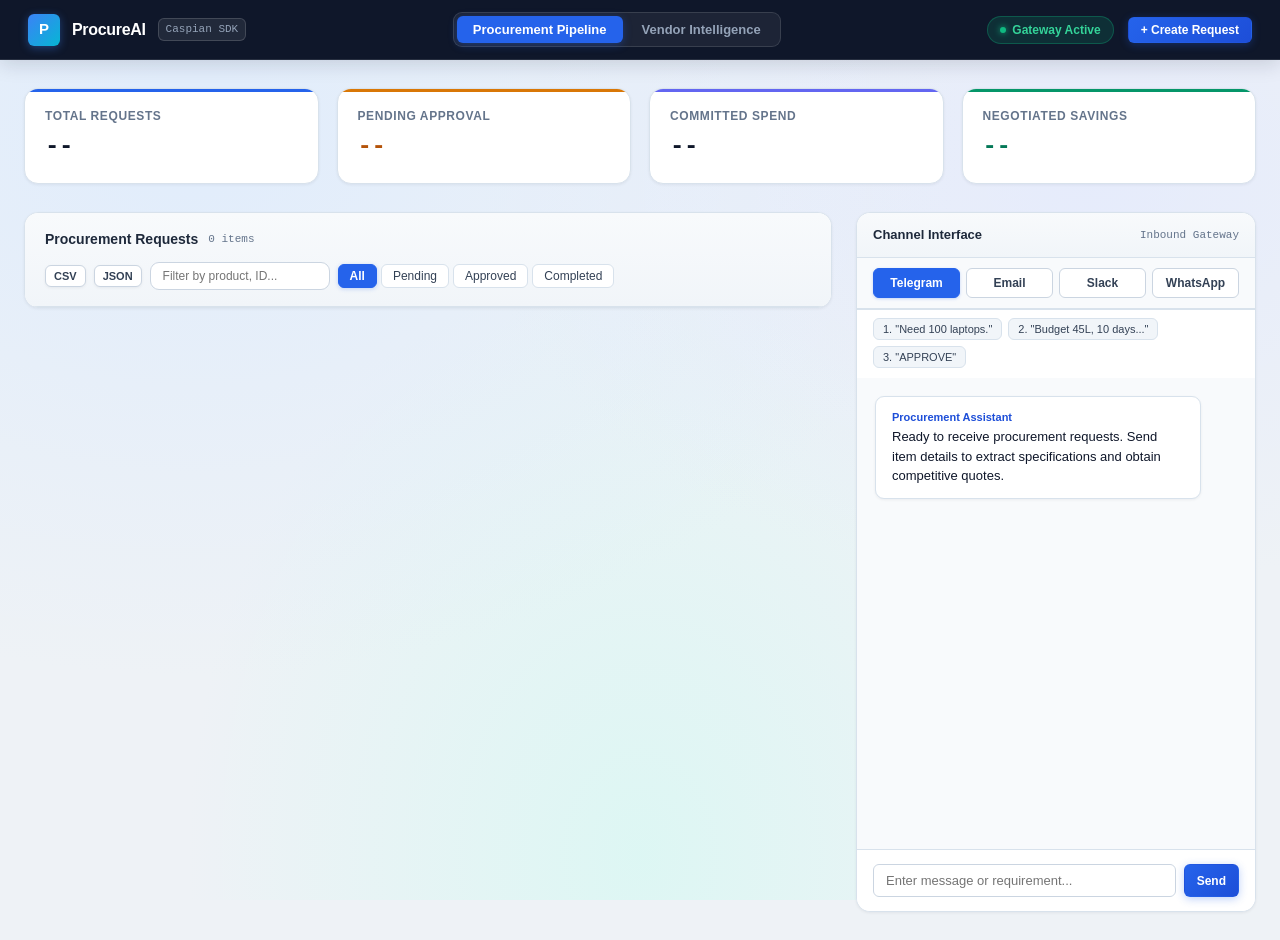
==== commit e8bb890e: "feat: Add advanced enterprise integrations (Slack/WhatsApp gateways, multi-tier approvals, PO genera" ====
--- a/static/index.html
+++ b/static/index.html
@@ -74,6 +74,8 @@
             </div>
 
             <div style="display: flex; align-items: center; gap: 8px;">
+              <button class="btn btn-secondary btn-sm" id="btn-export-csv" style="padding: 4px 8px; font-size: 11px; font-weight: 600;">CSV</button>
+              <button class="btn btn-secondary btn-sm" id="btn-export-json" style="padding: 4px 8px; font-size: 11px; font-weight: 600;">JSON</button>
               <input type="text" class="search-control" id="search-query" placeholder="Filter by product, ID...">
               <div class="filter-group" id="filter-tabs">
                 <button class="filter-chip active" data-status="">All</button>
@@ -99,6 +101,8 @@
           <div class="channel-tabs">
             <button class="channel-tab-btn active" id="channel-btn-tg" data-channel="telegram">Telegram</button>
             <button class="channel-tab-btn" id="channel-btn-email" data-channel="email">Email</button>
+            <button class="channel-tab-btn" id="channel-btn-slack" data-channel="slack">Slack</button>
+            <button class="channel-tab-btn" id="channel-btn-wa" data-channel="whatsapp">WhatsApp</button>
           </div>
 
           <div class="chat-prompt-hints">
@@ -275,6 +279,47 @@
     </div>
   </div>
 
+  <!-- Modal 4: Add Custom Quote -->
+  <div class="modal-backdrop" id="quote-modal">
+    <div class="modal-content">
+      <div class="modal-header-line">
+        <span class="surface-title">Ingest Custom Vendor Quote</span>
+        <button class="modal-close" id="btn-close-quote-modal">&times;</button>
+      </div>
+      <form id="form-add-quote">
+        <input type="hidden" id="inp-quote-ticket-id">
+        <div class="form-group">
+          <label class="form-label">Vendor Name</label>
+          <input type="text" id="inp-quote-vendor" class="form-control" placeholder="e.g. Acer Commercial Direct" required>
+        </div>
+        <div class="form-row">
+          <div class="form-group">
+            <label class="form-label">Price (₹ INR)</label>
+            <input type="number" id="inp-quote-price" class="form-control" placeholder="4200000" min="100" required>
+          </div>
+          <div class="form-group">
+            <label class="form-label">Delivery Days</label>
+            <input type="number" id="inp-quote-delivery" class="form-control" placeholder="7" min="1" required>
+          </div>
+        </div>
+        <div class="form-row">
+          <div class="form-group">
+            <label class="form-label">Warranty (Years)</label>
+            <input type="number" id="inp-quote-warranty" class="form-control" placeholder="3" min="1" required>
+          </div>
+          <div class="form-group">
+            <label class="form-label">Vendor Rating</label>
+            <input type="number" id="inp-quote-rating" class="form-control" placeholder="4.5" step="0.1" min="1" max="5">
+          </div>
+        </div>
+        <div style="display: flex; justify-content: flex-end; gap: 8px; margin-top: 20px;">
+          <button type="button" class="btn btn-secondary btn-sm" id="btn-cancel-quote">Cancel</button>
+          <button type="submit" class="btn btn-primary btn-sm">Add & Re-Score</button>
+        </div>
+      </form>
+    </div>
+  </div>
+
   <script src="/static/js/app.js"></script>
 </body>
 </html>
--- a/static/css/style.css
+++ b/static/css/style.css
@@ -1,55 +1,60 @@
 /* ==========================================================================
-   ProcureAI - World-Class Enterprise Procurement System
-   Design: Precision Dark Minimal (Linear / Stripe / Vercel grade)
-   Clean, Sharp, High-Craft, Zero-Slop
+   ProcureAI - Executive Multi-Tonal Enterprise Design System
+   Aesthetic: Rich Nordic Slate Canvas, Royal Navy Topbar, Cobalt & Emerald Accents
+   Professional, Rich, Clean, Zero Plain-White Glare
    ========================================================================== */
 
 :root {
   --font-sans: -apple-system, BlinkMacSystemFont, "Segoe UI", Roboto, "Helvetica Neue", Arial, sans-serif;
   --font-mono: ui-monospace, SFMono-Regular, Menlo, Monaco, Consolas, monospace;
 
-  /* Palette - Precision Dark */
-  --bg-app: #090a0f;
-  --bg-subtle: #0e1117;
-  --bg-surface: #131722;
-  --bg-surface-raised: #181d2a;
-  --bg-input: #0b0e14;
-
-  --border-subtle: rgba(255, 255, 255, 0.08);
-  --border-strong: rgba(255, 255, 255, 0.16);
-  --border-focus: #4f46e5;
-
-  /* Accents */
-  --primary: #4f46e5;
-  --primary-hover: #4338ca;
-  --primary-subtle: rgba(79, 70, 229, 0.12);
-  --primary-text: #818cf8;
-
-  --success: #10b981;
-  --success-subtle: rgba(16, 185, 129, 0.12);
-  --success-text: #34d399;
-
-  --warning: #f59e0b;
-  --warning-subtle: rgba(245, 158, 11, 0.12);
-  --warning-text: #fbbf24;
-
-  --danger: #ef4444;
-  --danger-subtle: rgba(239, 68, 68, 0.12);
-  --danger-text: #f87171;
-
-  /* Text */
-  --text-primary: #f1f5f9;
-  --text-secondary: #94a3b8;
+  /* Executive Multi-Tonal Canvas */
+  --bg-app: #eef2f6;
+  --bg-subtle: #e2e8f0;
+  --bg-surface: #ffffff;
+  --bg-surface-raised: #f8fafc;
+  --bg-topbar: #0f172a;
+
+  /* Borders */
+  --border-subtle: #d8e2ec;
+  --border-strong: #cbd5e1;
+  --border-focus: #2563eb;
+
+  /* Professional Color Palette */
+  --primary: #2563eb;          /* Royal Cobalt Blue */
+  --primary-hover: #1d4ed8;
+  --primary-subtle: #eff6ff;
+  --primary-text: #1d4ed8;
+
+  --accent-navy: #1e293b;       /* Deep Slate Navy */
+  --accent-teal: #0d9488;       /* Teal Accent */
+  
+  --success: #059669;          /* Enterprise Emerald */
+  --success-subtle: #ecfdf5;
+  --success-text: #047857;
+
+  --warning: #d97706;          /* Warm Amber */
+  --warning-subtle: #fffbeb;
+  --warning-text: #b45309;
+
+  --danger: #e11d48;           /* Crimson Red */
+  --danger-subtle: #fff1f2;
+  --danger-text: #be123c;
+
+  /* Typography */
+  --text-primary: #0f172a;
+  --text-secondary: #334155;
   --text-muted: #64748b;
+  --text-on-navy: #f8fafc;
 
   --radius-sm: 6px;
-  --radius-md: 8px;
-  --radius-lg: 12px;
+  --radius-md: 9px;
+  --radius-lg: 14px;
   --radius-full: 9999px;
 
-  --shadow-sm: 0 1px 2px 0 rgba(0, 0, 0, 0.3);
-  --shadow-md: 0 4px 12px 0 rgba(0, 0, 0, 0.4);
-  --shadow-lg: 0 12px 32px 0 rgba(0, 0, 0, 0.6);
+  --shadow-sm: 0 1px 3px rgba(15, 23, 42, 0.06);
+  --shadow-md: 0 4px 14px -2px rgba(15, 23, 42, 0.08), 0 2px 6px -1px rgba(15, 23, 42, 0.04);
+  --shadow-lg: 0 16px 36px -4px rgba(15, 23, 42, 0.12);
 }
 
 * {
@@ -66,6 +71,11 @@
   font-size: 14px;
   -webkit-font-smoothing: antialiased;
   -moz-osx-font-smoothing: grayscale;
+  background-image: 
+    radial-gradient(at 15% 15%, rgba(219, 234, 254, 0.7) 0px, transparent 50%),
+    radial-gradient(at 85% 20%, rgba(224, 231, 255, 0.6) 0px, transparent 40%),
+    radial-gradient(at 50% 95%, rgba(204, 251, 241, 0.5) 0px, transparent 50%);
+  background-attachment: fixed;
 }
 
 /* Scrollbars */
@@ -77,22 +87,26 @@
   background: transparent;
 }
 ::-webkit-scrollbar-thumb {
-  background: var(--border-strong);
+  background: #cbd5e1;
   border-radius: var(--radius-full);
 }
-
-/* Header */
+::-webkit-scrollbar-thumb:hover {
+  background: #94a3b8;
+}
+
+/* Executive Royal Navy Topbar */
 .topbar {
-  height: 56px;
-  background: var(--bg-app);
-  border-bottom: 1px solid var(--border-subtle);
+  height: 60px;
+  background: var(--bg-topbar);
+  border-bottom: 1px solid rgba(255, 255, 255, 0.1);
   position: sticky;
   top: 0;
   z-index: 40;
   display: flex;
   align-items: center;
   justify-content: space-between;
-  padding: 0 24px;
+  padding: 0 28px;
+  box-shadow: 0 4px 20px rgba(15, 23, 42, 0.15);
 }
 
 .brand-wrapper {
@@ -103,71 +117,72 @@
 }
 
 .brand-symbol {
-  width: 28px;
-  height: 28px;
-  border-radius: var(--radius-sm);
-  background: linear-gradient(135deg, #4f46e5, #06b6d4);
+  width: 32px;
+  height: 32px;
+  border-radius: var(--radius-sm);
+  background: linear-gradient(135deg, #3b82f6, #06b6d4);
   display: flex;
   align-items: center;
   justify-content: center;
   color: #ffffff;
+  font-weight: 800;
+  font-size: 15px;
+  box-shadow: 0 2px 8px rgba(59, 130, 246, 0.4);
+}
+
+.brand-name {
+  font-size: 16px;
   font-weight: 700;
-  font-size: 13px;
-}
-
-.brand-name {
-  font-size: 14px;
-  font-weight: 600;
-  letter-spacing: -0.01em;
-  color: var(--text-primary);
+  letter-spacing: -0.02em;
+  color: #ffffff;
 }
 
 .brand-env {
   font-family: var(--font-mono);
   font-size: 11px;
-  color: var(--text-muted);
-  background: var(--bg-surface);
-  border: 1px solid var(--border-subtle);
-  padding: 1px 6px;
-  border-radius: var(--radius-sm);
-}
-
-/* Navigation Segment */
+  color: #94a3b8;
+  background: rgba(255, 255, 255, 0.08);
+  border: 1px solid rgba(255, 255, 255, 0.15);
+  padding: 2px 7px;
+  border-radius: var(--radius-sm);
+}
+
+/* Segmented Navigation (Navy Themed) */
 .nav-segment {
   display: flex;
-  background: var(--bg-subtle);
-  border: 1px solid var(--border-subtle);
-  padding: 2px;
+  background: rgba(255, 255, 255, 0.06);
+  border: 1px solid rgba(255, 255, 255, 0.12);
+  padding: 3px;
   border-radius: var(--radius-md);
-  gap: 2px;
+  gap: 3px;
 }
 
 .nav-btn {
   background: transparent;
   border: none;
-  color: var(--text-secondary);
+  color: #94a3b8;
   font-size: 13px;
-  font-weight: 500;
-  padding: 5px 14px;
+  font-weight: 600;
+  padding: 6px 16px;
   border-radius: var(--radius-sm);
   cursor: pointer;
   transition: all 0.15s ease;
 }
 
 .nav-btn:hover {
-  color: var(--text-primary);
+  color: #ffffff;
 }
 
 .nav-btn.active {
-  background: var(--bg-surface-raised);
-  color: var(--text-primary);
-  border: 1px solid var(--border-subtle);
+  background: #2563eb;
+  color: #ffffff;
+  box-shadow: 0 2px 8px rgba(37, 99, 235, 0.35);
 }
 
 .topbar-right {
   display: flex;
   align-items: center;
-  gap: 12px;
+  gap: 14px;
 }
 
 .status-badge {
@@ -175,19 +190,20 @@
   align-items: center;
   gap: 6px;
   font-size: 12px;
-  color: var(--success-text);
-  background: var(--success-subtle);
-  border: 1px solid rgba(16, 185, 129, 0.2);
-  padding: 3px 10px;
+  color: #34d399;
+  background: rgba(16, 185, 129, 0.15);
+  border: 1px solid rgba(16, 185, 129, 0.3);
+  padding: 4px 12px;
   border-radius: var(--radius-full);
-  font-weight: 500;
+  font-weight: 600;
 }
 
 .status-dot {
   width: 6px;
   height: 6px;
   border-radius: 50%;
-  background: var(--success);
+  background: #10b981;
+  box-shadow: 0 0 6px #10b981;
 }
 
 /* Buttons */
@@ -198,45 +214,52 @@
   gap: 6px;
   font-family: var(--font-sans);
   font-size: 13px;
-  font-weight: 500;
-  padding: 6px 14px;
+  font-weight: 600;
+  padding: 7px 16px;
   border-radius: var(--radius-md);
   cursor: pointer;
-  transition: background 0.15s ease, border-color 0.15s ease;
+  transition: all 0.15s ease;
   border: 1px solid transparent;
   text-decoration: none;
 }
 
 .btn-primary {
-  background: var(--primary);
-  color: #ffffff;
+  background: linear-gradient(135deg, #2563eb, #1d4ed8);
+  color: #ffffff;
+  box-shadow: 0 2px 8px rgba(37, 99, 235, 0.3);
 }
 .btn-primary:hover {
-  background: var(--primary-hover);
+  background: linear-gradient(135deg, #3b82f6, #2563eb);
+  box-shadow: 0 4px 12px rgba(37, 99, 235, 0.4);
+  transform: translateY(-1px);
 }
 
 .btn-secondary {
-  background: var(--bg-surface);
-  color: var(--text-primary);
-  border-color: var(--border-subtle);
+  background: #ffffff;
+  color: var(--text-secondary);
+  border-color: var(--border-strong);
+  box-shadow: var(--shadow-sm);
 }
 .btn-secondary:hover {
-  background: var(--bg-surface-raised);
-  border-color: var(--border-strong);
+  background: #f8fafc;
+  color: var(--text-primary);
+  border-color: #94a3b8;
 }
 
 .btn-success {
-  background: var(--success);
-  color: #ffffff;
+  background: linear-gradient(135deg, #059669, #047857);
+  color: #ffffff;
+  box-shadow: 0 2px 8px rgba(5, 150, 105, 0.3);
 }
 .btn-success:hover {
-  background: #059669;
+  background: linear-gradient(135deg, #10b981, #059669);
+  transform: translateY(-1px);
 }
 
 .btn-danger {
   background: var(--danger-subtle);
   color: var(--danger-text);
-  border-color: rgba(239, 68, 68, 0.2);
+  border-color: #fecdd3;
 }
 .btn-danger:hover {
   background: var(--danger);
@@ -245,23 +268,23 @@
 
 .btn-sm {
   font-size: 12px;
-  padding: 4px 10px;
-  border-radius: var(--radius-sm);
-}
-
-/* Container */
+  padding: 5px 12px;
+  border-radius: var(--radius-sm);
+}
+
+/* Page Layout */
 .page-container {
-  max-width: 1320px;
+  max-width: 1340px;
   margin: 0 auto;
-  padding: 24px;
-}
-
-/* Metrics Row */
+  padding: 28px 24px;
+}
+
+/* Executive Metric Cards with Colored Top-Accents */
 .metrics-row {
   display: grid;
   grid-template-columns: repeat(4, 1fr);
-  gap: 16px;
-  margin-bottom: 24px;
+  gap: 18px;
+  margin-bottom: 28px;
 }
 
 @media (max-width: 900px) {
@@ -271,22 +294,47 @@
 }
 
 .metric-card {
-  background: var(--bg-subtle);
+  background: #ffffff;
   border: 1px solid var(--border-subtle);
-  border-radius: var(--radius-md);
-  padding: 16px 18px;
-}
+  border-radius: var(--radius-lg);
+  padding: 18px 20px;
+  box-shadow: var(--shadow-sm);
+  position: relative;
+  overflow: hidden;
+  transition: transform 0.2s ease, box-shadow 0.2s ease;
+}
+
+.metric-card:hover {
+  transform: translateY(-2px);
+  box-shadow: var(--shadow-md);
+}
+
+.metric-card::before {
+  content: '';
+  position: absolute;
+  top: 0;
+  left: 0;
+  width: 100%;
+  height: 3px;
+  background: var(--primary);
+}
+
+.metric-card:nth-child(2)::before { background: var(--warning); }
+.metric-card:nth-child(3)::before { background: #6366f1; }
+.metric-card:nth-child(4)::before { background: var(--success); }
 
 .metric-label {
   font-size: 12px;
   color: var(--text-muted);
-  font-weight: 500;
+  font-weight: 600;
+  text-transform: uppercase;
+  letter-spacing: 0.05em;
   margin-bottom: 4px;
 }
 
 .metric-value {
-  font-size: 22px;
-  font-weight: 600;
+  font-size: 24px;
+  font-weight: 800;
   letter-spacing: -0.02em;
   color: var(--text-primary);
   font-family: var(--font-mono);
@@ -303,55 +351,58 @@
 /* Two Column Layout */
 .layout-split {
   display: grid;
-  grid-template-columns: 1fr 380px;
-  gap: 20px;
+  grid-template-columns: 1fr 400px;
+  gap: 24px;
   align-items: start;
 }
 
-@media (max-width: 1080px) {
+@media (max-width: 1100px) {
   .layout-split {
     grid-template-columns: 1fr;
   }
 }
 
-/* Base Card / Section Container */
+/* Surface Cards with Polished Navy & Steel Headers */
 .surface-card {
-  background: var(--bg-subtle);
+  background: #ffffff;
   border: 1px solid var(--border-subtle);
   border-radius: var(--radius-lg);
   overflow: hidden;
+  box-shadow: var(--shadow-sm);
 }
 
 .surface-header {
-  padding: 14px 18px;
+  padding: 16px 20px;
   border-bottom: 1px solid var(--border-subtle);
   display: flex;
   align-items: center;
   justify-content: space-between;
   gap: 12px;
   flex-wrap: wrap;
+  background: linear-gradient(180deg, #f8fafc 0%, #f1f5f9 100%);
 }
 
 .surface-title {
   font-size: 14px;
-  font-weight: 600;
-  color: var(--text-primary);
+  font-weight: 700;
+  color: var(--accent-navy);
 }
 
 /* Search and Filters */
 .search-control {
-  background: var(--bg-input);
-  border: 1px solid var(--border-subtle);
+  background: #ffffff;
+  border: 1px solid var(--border-strong);
   border-radius: var(--radius-md);
   color: var(--text-primary);
   font-size: 12px;
   padding: 6px 12px;
   outline: none;
   width: 180px;
-  transition: border-color 0.15s ease;
+  transition: all 0.15s ease;
 }
 .search-control:focus {
   border-color: var(--border-focus);
+  box-shadow: 0 0 0 3px rgba(37, 99, 235, 0.15);
 }
 
 .filter-group {
@@ -362,172 +413,188 @@
 .filter-chip {
   font-size: 12px;
   color: var(--text-secondary);
-  background: transparent;
+  background: #ffffff;
   border: 1px solid var(--border-subtle);
-  padding: 3px 10px;
-  border-radius: var(--radius-sm);
-  cursor: pointer;
-  transition: all 0.15s ease;
-}
-.filter-chip:hover {
-  color: var(--text-primary);
-  background: var(--bg-surface);
-}
-.filter-chip.active {
-  background: var(--primary-subtle);
-  color: var(--primary-text);
-  border-color: rgba(79, 70, 229, 0.3);
-}
-
-/* Procurement Table / Items */
-.ticket-container {
-  display: flex;
-  flex-direction: column;
-}
-
-.ticket-row {
-  padding: 16px 18px;
-  border-bottom: 1px solid var(--border-subtle);
-  display: flex;
-  flex-direction: column;
-  gap: 10px;
-  transition: background 0.15s ease;
-}
-
-.ticket-row:last-child {
-  border-bottom: none;
-}
-
-.ticket-row:hover {
-  background: var(--bg-surface);
-}
-
-.ticket-row-top {
-  display: flex;
-  align-items: center;
-  justify-content: space-between;
-}
-
-.ticket-id {
-  font-family: var(--font-mono);
-  font-size: 12px;
-  font-weight: 600;
-  color: var(--primary-text);
-}
-
-.tag-badge {
-  font-size: 11px;
-  font-weight: 500;
-  padding: 2px 8px;
-  border-radius: var(--radius-full);
-}
-.tag-badge.pending {
-  background: var(--warning-subtle);
-  color: var(--warning-text);
-}
-.tag-badge.approved, .tag-badge.completed {
-  background: var(--success-subtle);
-  color: var(--success-text);
-}
-.tag-badge.open {
-  background: var(--primary-subtle);
-  color: var(--primary-text);
-}
-.tag-badge.rejected {
-  background: var(--danger-subtle);
-  color: var(--danger-text);
-}
-
-.ticket-title {
-  font-size: 14px;
-  font-weight: 600;
-  color: var(--text-primary);
-}
-
-.ticket-meta-line {
-  display: flex;
-  gap: 12px;
-  font-size: 12px;
-  color: var(--text-secondary);
-  flex-wrap: wrap;
-}
-
-.ticket-quote-summary {
-  background: var(--bg-surface-raised);
-  border: 1px solid var(--border-subtle);
-  border-radius: var(--radius-sm);
-  padding: 8px 12px;
-  display: flex;
-  align-items: center;
-  justify-content: space-between;
-  font-size: 12px;
-}
-
-.ticket-row-bottom {
-  display: flex;
-  align-items: center;
-  justify-content: space-between;
-  padding-top: 4px;
-}
-
-/* Chat Assistant Panel */
-.chat-wrapper {
-  display: flex;
-  flex-direction: column;
-  height: 680px;
-}
-
-.channel-tabs {
-  display: flex;
-  padding: 10px 14px;
-  border-bottom: 1px solid var(--border-subtle);
-  gap: 6px;
-}
-
-.channel-tab-btn {
-  flex: 1;
-  background: transparent;
-  border: 1px solid var(--border-subtle);
-  color: var(--text-secondary);
-  padding: 6px 10px;
-  border-radius: var(--radius-sm);
-  font-size: 12px;
+  padding: 4px 11px;
+  border-radius: var(--radius-sm);
   cursor: pointer;
   font-weight: 500;
   transition: all 0.15s ease;
 }
+.filter-chip:hover {
+  color: var(--text-primary);
+  background: #f1f5f9;
+}
+.filter-chip.active {
+  background: #2563eb;
+  color: #ffffff;
+  border-color: #2563eb;
+  font-weight: 600;
+  box-shadow: 0 1px 4px rgba(37, 99, 235, 0.25);
+}
+
+/* Procurement Ticket Rows */
+.ticket-container {
+  display: flex;
+  flex-direction: column;
+}
+
+.ticket-row {
+  padding: 18px 20px;
+  border-bottom: 1px solid var(--border-subtle);
+  display: flex;
+  flex-direction: column;
+  gap: 10px;
+  background: #ffffff;
+  transition: background 0.15s ease;
+}
+
+.ticket-row:last-child {
+  border-bottom: none;
+}
+
+.ticket-row:hover {
+  background: #f8fafc;
+}
+
+.ticket-row-top {
+  display: flex;
+  align-items: center;
+  justify-content: space-between;
+}
+
+.ticket-id {
+  font-family: var(--font-mono);
+  font-size: 12px;
+  font-weight: 700;
+  color: #1d4ed8;
+  background: #eff6ff;
+  border: 1px solid #bfdbfe;
+  padding: 2px 8px;
+  border-radius: var(--radius-sm);
+}
+
+.tag-badge {
+  font-size: 11px;
+  font-weight: 600;
+  padding: 3px 9px;
+  border-radius: var(--radius-full);
+}
+.tag-badge.pending {
+  background: #fef3c7;
+  color: #b45309;
+  border: 1px solid #fde68a;
+}
+.tag-badge.approved, .tag-badge.completed {
+  background: #d1fae5;
+  color: #047857;
+  border: 1px solid #a7f3d0;
+}
+.tag-badge.open {
+  background: #e0e7ff;
+  color: #4338ca;
+  border: 1px solid #c7d2fe;
+}
+.tag-badge.rejected {
+  background: #ffe4e6;
+  color: #be123c;
+  border: 1px solid #fecdd3;
+}
+
+.ticket-title {
+  font-size: 14px;
+  font-weight: 700;
+  color: var(--text-primary);
+}
+
+.ticket-meta-line {
+  display: flex;
+  gap: 10px;
+  font-size: 12px;
+  color: var(--text-secondary);
+  flex-wrap: wrap;
+}
+
+.ticket-quote-summary {
+  background: #f1f5f9;
+  border: 1px solid var(--border-subtle);
+  border-radius: var(--radius-sm);
+  padding: 10px 14px;
+  display: flex;
+  align-items: center;
+  justify-content: space-between;
+  font-size: 12px;
+}
+
+.ticket-row-bottom {
+  display: flex;
+  align-items: center;
+  justify-content: space-between;
+  padding-top: 4px;
+}
+
+/* Chat Assistant Panel */
+.chat-wrapper {
+  display: flex;
+  flex-direction: column;
+  height: 700px;
+}
+
+.channel-tabs {
+  display: flex;
+  padding: 10px 16px;
+  border-bottom: 1px solid var(--border-subtle);
+  gap: 6px;
+  background: #f8fafc;
+}
+
+.channel-tab-btn {
+  flex: 1;
+  background: #ffffff;
+  border: 1px solid var(--border-strong);
+  color: var(--text-secondary);
+  padding: 7px 12px;
+  border-radius: var(--radius-sm);
+  font-size: 12px;
+  cursor: pointer;
+  font-weight: 600;
+  transition: all 0.15s ease;
+}
 .channel-tab-btn.active {
-  background: var(--bg-surface-raised);
-  color: var(--text-primary);
-  border-color: var(--border-strong);
+  background: #2563eb;
+  color: #ffffff;
+  border-color: #2563eb;
+  box-shadow: 0 1px 3px rgba(37, 99, 235, 0.25);
 }
 
 .chat-message-list {
   flex: 1;
-  padding: 16px;
+  padding: 18px;
   overflow-y: auto;
   display: flex;
   flex-direction: column;
-  gap: 12px;
+  gap: 14px;
+  background: #f8fafc;
 }
 
 .chat-entry {
   max-width: 90%;
-  padding: 10px 14px;
+  padding: 12px 16px;
   border-radius: var(--radius-md);
   font-size: 13px;
-  line-height: 1.45;
+  line-height: 1.5;
+  box-shadow: var(--shadow-sm);
 }
 
 .chat-entry.user {
   align-self: flex-end;
-  background: var(--primary);
+  background: linear-gradient(135deg, #2563eb, #1d4ed8);
   color: #ffffff;
 }
 
 .chat-entry.agent {
   align-self: flex-start;
-  background: var(--bg-surface-raised);
+  background: #ffffff;
   border: 1px solid var(--border-subtle);
   color: var(--text-primary);
 }
@@ -536,34 +603,39 @@
   display: flex;
   gap: 6px;
   flex-wrap: wrap;
-  padding: 0 14px 10px 14px;
+  padding: 8px 16px 10px 16px;
+  background: #ffffff;
+  border-top: 1px solid var(--border-subtle);
 }
 
 .hint-pill {
   font-size: 11px;
   color: var(--text-secondary);
-  background: var(--bg-surface);
+  background: #f1f5f9;
   border: 1px solid var(--border-subtle);
-  padding: 3px 8px;
+  padding: 4px 9px;
   border-radius: var(--radius-sm);
   cursor: pointer;
+  font-weight: 500;
 }
 .hint-pill:hover {
-  color: var(--text-primary);
-  border-color: var(--border-strong);
+  color: #1d4ed8;
+  border-color: #bfdbfe;
+  background: #eff6ff;
 }
 
 .chat-input-bar {
-  padding: 12px 14px;
+  padding: 14px 16px;
   border-top: 1px solid var(--border-subtle);
   display: flex;
   gap: 8px;
+  background: #ffffff;
 }
 
 .chat-text-input {
   flex: 1;
-  background: var(--bg-input);
-  border: 1px solid var(--border-subtle);
+  background: #ffffff;
+  border: 1px solid var(--border-strong);
   border-radius: var(--radius-sm);
   color: var(--text-primary);
   font-size: 13px;
@@ -572,13 +644,14 @@
 }
 .chat-text-input:focus {
   border-color: var(--border-focus);
+  box-shadow: 0 0 0 3px rgba(37, 99, 235, 0.15);
 }
 
 /* Vendor Intelligence View */
 .vi-grid-2 {
   display: grid;
   grid-template-columns: 1fr 1fr;
-  gap: 20px;
+  gap: 24px;
 }
 
 @media (max-width: 960px) {
@@ -588,11 +661,12 @@
 }
 
 .vendor-score-row {
-  background: var(--bg-surface);
+  background: #ffffff;
   border: 1px solid var(--border-subtle);
   border-radius: var(--radius-md);
-  padding: 14px;
-  margin-bottom: 10px;
+  padding: 16px;
+  margin-bottom: 12px;
+  box-shadow: var(--shadow-sm);
 }
 
 .vendor-score-top {
@@ -604,23 +678,23 @@
 
 .score-badge {
   font-family: var(--font-mono);
-  font-size: 16px;
-  font-weight: 700;
+  font-size: 17px;
+  font-weight: 800;
   color: var(--success-text);
 }
 
 .score-sub-grid {
   display: grid;
   grid-template-columns: repeat(4, 1fr);
-  gap: 6px;
+  gap: 8px;
   margin-top: 10px;
 }
 
 .score-cell {
-  background: var(--bg-subtle);
+  background: #f8fafc;
   border: 1px solid var(--border-subtle);
   border-radius: var(--radius-sm);
-  padding: 6px;
+  padding: 8px;
   text-align: center;
 }
 
@@ -628,31 +702,33 @@
   font-size: 10px;
   color: var(--text-muted);
   text-transform: uppercase;
+  font-weight: 600;
 }
 
 .score-cell-val {
   font-family: var(--font-mono);
-  font-size: 12px;
-  font-weight: 600;
-  color: var(--text-primary);
+  font-size: 13px;
+  font-weight: 700;
+  color: var(--text-primary);
+  margin-top: 2px;
 }
 
 .risk-alert-box {
-  padding: 12px 14px;
-  border-radius: var(--radius-sm);
-  margin-bottom: 10px;
-  font-size: 12px;
-  border-left: 3px solid;
+  padding: 12px 16px;
+  border-radius: var(--radius-sm);
+  margin-bottom: 12px;
+  font-size: 12px;
+  border-left: 4px solid;
 }
 .risk-alert-box.medium {
-  background: var(--warning-subtle);
-  border-color: var(--warning);
-  color: var(--warning-text);
+  background: #fef3c7;
+  border-color: #d97706;
+  color: #92400e;
 }
 .risk-alert-box.high {
-  background: var(--danger-subtle);
-  border-color: var(--danger);
-  color: var(--danger-text);
+  background: #ffe4e6;
+  border-color: #e11d48;
+  color: #9f1239;
 }
 
 /* Modals */
@@ -662,7 +738,7 @@
   left: 0;
   width: 100vw;
   height: 100vh;
-  background: rgba(0, 0, 0, 0.7);
+  background: rgba(15, 23, 42, 0.5);
   backdrop-filter: blur(4px);
   z-index: 100;
   display: flex;
@@ -679,11 +755,11 @@
 }
 
 .modal-content {
-  background: var(--bg-subtle);
+  background: #ffffff;
   border: 1px solid var(--border-strong);
   border-radius: var(--radius-lg);
   width: 90%;
-  max-width: 600px;
+  max-width: 620px;
   max-height: 85vh;
   overflow-y: auto;
   box-shadow: var(--shadow-lg);
@@ -691,7 +767,7 @@
 }
 
 .modal-content.large {
-  max-width: 760px;
+  max-width: 780px;
 }
 
 .modal-header-line {
@@ -707,7 +783,7 @@
   background: transparent;
   border: none;
   color: var(--text-muted);
-  font-size: 18px;
+  font-size: 20px;
   cursor: pointer;
 }
 .modal-close:hover {
@@ -721,15 +797,15 @@
 .form-label {
   display: block;
   font-size: 12px;
-  font-weight: 500;
+  font-weight: 600;
   color: var(--text-secondary);
   margin-bottom: 4px;
 }
 
 .form-control {
   width: 100%;
-  background: var(--bg-input);
-  border: 1px solid var(--border-subtle);
+  background: #ffffff;
+  border: 1px solid var(--border-strong);
   border-radius: var(--radius-sm);
   color: var(--text-primary);
   padding: 8px 12px;
@@ -739,6 +815,7 @@
 }
 .form-control:focus {
   border-color: var(--border-focus);
+  box-shadow: 0 0 0 3px rgba(37, 99, 235, 0.15);
 }
 
 .form-row {
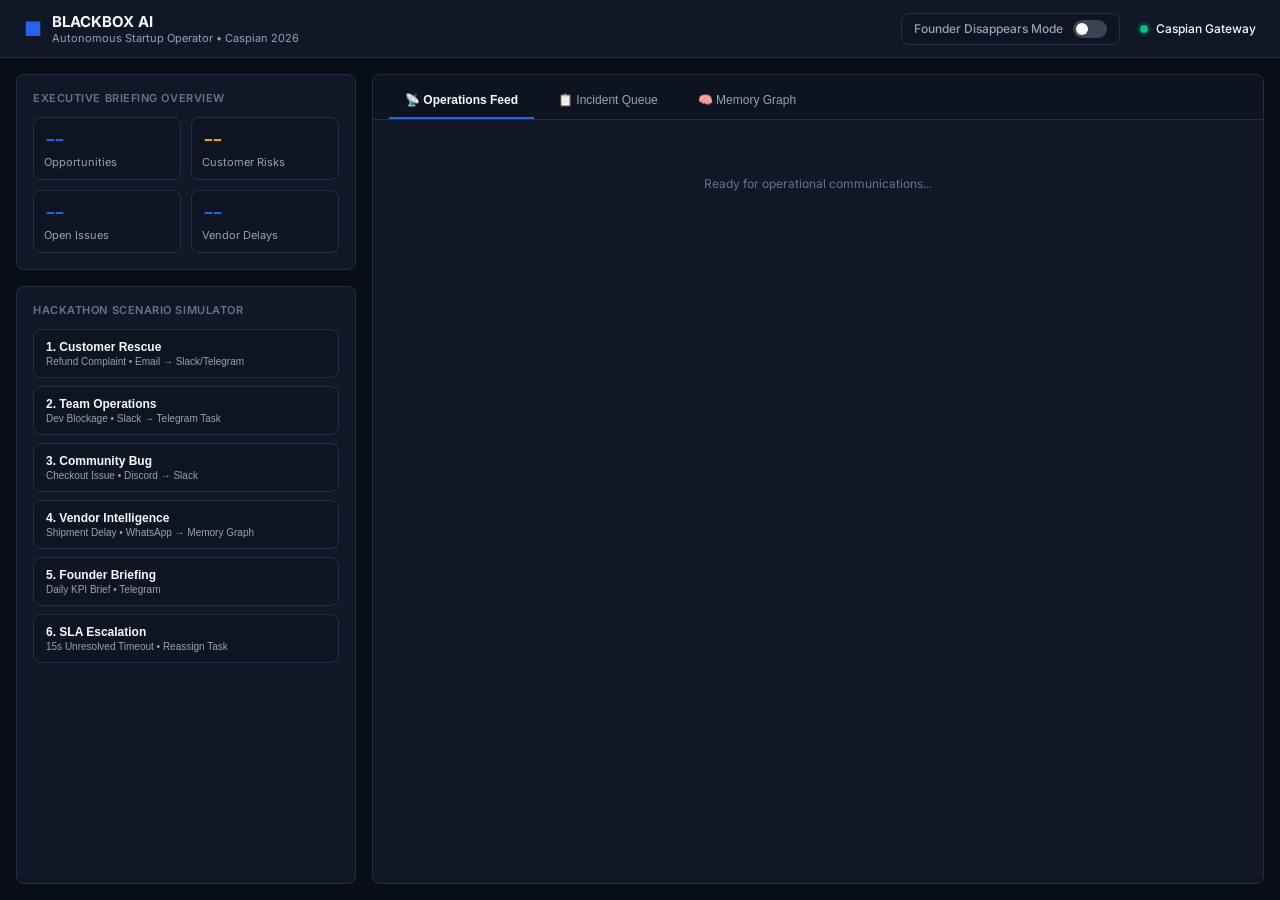
==== commit 0c6a0486: "feat: Build BLACKBOX AI Autonomous Startup Operator for Caspian Hackathon 2026" ====
--- a/static/index.html
+++ b/static/index.html
@@ -3,320 +3,162 @@
 <head>
   <meta charset="UTF-8">
   <meta name="viewport" content="width=device-width, initial-scale=1.0">
-  <title>ProcureAI - Enterprise Autonomous Procurement Engine</title>
+  <title>BLACKBOX AI — Startup Operator</title>
   <link rel="stylesheet" href="/static/css/style.css">
+  <link href="https://fonts.googleapis.com/css2?family=Inter:wght@300;400;500;600;700&family=JetBrains+Mono:wght@400;500&display=swap" rel="stylesheet">
 </head>
 <body>
 
-  <!-- Topbar -->
+  <!-- Top Header Bar -->
   <header class="topbar">
-    <div class="brand-wrapper" id="nav-brand-home">
-      <div class="brand-symbol">P</div>
-      <div class="brand-name">ProcureAI</div>
-      <span class="brand-env">Caspian SDK</span>
+    <div class="brand">
+      <span class="brand-logo">■</span>
+      <div class="brand-text">
+        <span class="brand-name">BLACKBOX AI</span>
+        <span class="brand-sub">Autonomous Startup Operator &bull; Caspian 2026</span>
+      </div>
     </div>
 
-    <!-- Segmented Navigation -->
-    <div class="nav-segment">
-      <button class="nav-btn active" id="tab-nav-workflow" data-target="view-workflow">
-        Procurement Pipeline
-      </button>
-      <button class="nav-btn" id="tab-nav-vi" data-target="view-vi">
-        Vendor Intelligence
-      </button>
-    </div>
+    <div class="topbar-right">
+      <div class="mode-toggle">
+        <span class="toggle-text">Founder Disappears Mode</span>
+        <label class="switch">
+          <input type="checkbox" id="toggle-founder-mode">
+          <span class="slider round"></span>
+        </label>
+      </div>
 
-    <!-- Right Actions -->
-    <div class="topbar-right">
-      <div class="status-badge">
-        <div class="status-dot"></div>
-        <span>Gateway Active</span>
+      <div class="gateway-indicator">
+        <span class="pulse-dot green"></span>
+        <span>Caspian Gateway</span>
       </div>
-      <button class="btn btn-primary btn-sm" id="btn-open-create">
-        + Create Request
-      </button>
     </div>
   </header>
 
-  <!-- Main Container -->
-  <main class="page-container">
+  <!-- Workspace Container -->
+  <main class="app-layout">
 
-    <!-- Executive Metrics Row -->
-    <div class="metrics-row">
-      <div class="metric-card">
-        <div class="metric-label">Total Requests</div>
-        <div class="metric-value" id="kpi-total-requests">--</div>
+    <!-- Left Column: Control Deck & Simulator Triggers -->
+    <aside class="sidebar">
+      <div class="sidebar-section">
+        <div class="section-label">Executive Briefing Overview</div>
+        <div class="kpi-grid">
+          <div class="kpi-card">
+            <span class="kpi-num" id="kpi-opps">--</span>
+            <span class="kpi-title">Opportunities</span>
+          </div>
+          <div class="kpi-card">
+            <span class="kpi-num warning" id="kpi-risks">--</span>
+            <span class="kpi-title">Customer Risks</span>
+          </div>
+          <div class="kpi-card">
+            <span class="kpi-num" id="kpi-issues">--</span>
+            <span class="kpi-title">Open Issues</span>
+          </div>
+          <div class="kpi-card">
+            <span class="kpi-num" id="kpi-delays">--</span>
+            <span class="kpi-title">Vendor Delays</span>
+          </div>
+        </div>
       </div>
-      <div class="metric-card">
-        <div class="metric-label">Pending Approval</div>
-        <div class="metric-value" id="kpi-pending-approvals" style="color: var(--warning-text);">--</div>
+
+      <div class="sidebar-section flex-1">
+        <div class="section-label">Hackathon Scenario Simulator</div>
+        <div class="sim-list">
+          <button class="sim-btn" onclick="triggerSimulation('support')">
+            <span class="sim-name">1. Customer Rescue</span>
+            <span class="sim-desc">Refund Complaint &bull; Email &rarr; Slack/Telegram</span>
+          </button>
+          
+          <button class="sim-btn" onclick="triggerSimulation('blocker')">
+            <span class="sim-name">2. Team Operations</span>
+            <span class="sim-desc">Dev Blockage &bull; Slack &rarr; Telegram Task</span>
+          </button>
+
+          <button class="sim-btn" onclick="triggerSimulation('bug')">
+            <span class="sim-name">3. Community Bug</span>
+            <span class="sim-desc">Checkout Issue &bull; Discord &rarr; Slack</span>
+          </button>
+
+          <button class="sim-btn" onclick="triggerSimulation('delay')">
+            <span class="sim-name">4. Vendor Intelligence</span>
+            <span class="sim-desc">Shipment Delay &bull; WhatsApp &rarr; Memory Graph</span>
+          </button>
+
+          <button class="sim-btn" onclick="triggerSimulation('briefing')">
+            <span class="sim-name">5. Founder Briefing</span>
+            <span class="sim-desc">Daily KPI Brief &bull; Telegram</span>
+          </button>
+
+          <button class="sim-btn alert-btn" onclick="triggerSimulation('escalate')">
+            <span class="sim-name">6. SLA Escalation</span>
+            <span class="sim-desc">15s Unresolved Timeout &bull; Reassign Task</span>
+          </button>
+        </div>
       </div>
-      <div class="metric-card">
-        <div class="metric-label">Committed Spend</div>
-        <div class="metric-value" id="kpi-committed-spend">--</div>
-      </div>
-      <div class="metric-card">
-        <div class="metric-label">Negotiated Savings</div>
-        <div class="metric-value" id="kpi-total-savings" style="color: var(--success-text);">--</div>
-      </div>
-    </div>
+    </aside>
 
-    <!-- VIEW 1: Procurement Pipeline & Multi-Channel Assistant -->
-    <section class="view-panel active" id="view-workflow">
-      <div class="layout-split">
+    <!-- Right Column: Main Workspace with Tabs -->
+    <section class="main-content">
 
-        <!-- Left: Procurement Tickets Stream -->
-        <div class="surface-card">
-          <div class="surface-header">
-            <div style="display: flex; align-items: center; gap: 10px;">
-              <span class="surface-title">Procurement Requests</span>
-              <span id="ticket-count-badge" style="font-family: var(--font-mono); font-size: 11px; color: var(--text-muted);">0 items</span>
-            </div>
+      <!-- Navigation Tabs -->
+      <nav class="tab-bar">
+        <button class="tab-btn active" data-tab="tab-feed">📡 Operations Feed</button>
+        <button class="tab-btn" data-tab="tab-board">📋 Incident Queue</button>
+        <button class="tab-btn" data-tab="tab-graph">🧠 Memory Graph</button>
+      </nav>
 
-            <div style="display: flex; align-items: center; gap: 8px;">
-              <button class="btn btn-secondary btn-sm" id="btn-export-csv" style="padding: 4px 8px; font-size: 11px; font-weight: 600;">CSV</button>
-              <button class="btn btn-secondary btn-sm" id="btn-export-json" style="padding: 4px 8px; font-size: 11px; font-weight: 600;">JSON</button>
-              <input type="text" class="search-control" id="search-query" placeholder="Filter by product, ID...">
-              <div class="filter-group" id="filter-tabs">
-                <button class="filter-chip active" data-status="">All</button>
-                <button class="filter-chip" data-status="Approval Pending">Pending</button>
-                <button class="filter-chip" data-status="Approved">Approved</button>
-                <button class="filter-chip" data-status="Completed">Completed</button>
-              </div>
-            </div>
-          </div>
+      <!-- Tab Views -->
+      <div class="tab-viewport">
 
-          <div class="ticket-container" id="ticket-list-container">
-            <!-- Dynamic Ticket Rows -->
+        <!-- Tab 1: Operations Feed -->
+        <div class="tab-pane active" id="tab-feed">
+          <div class="feed-container" id="logs-stream-container">
+            <div class="feed-empty">Ready for operational communications...</div>
           </div>
         </div>
 
-        <!-- Right: Multi-Channel Communication Assistant -->
-        <div class="surface-card chat-wrapper">
-          <div class="surface-header" style="padding: 12px 16px;">
-            <span class="surface-title" style="font-size: 13px;">Channel Interface</span>
-            <span style="font-family: var(--font-mono); font-size: 11px; color: var(--text-muted);">Inbound Gateway</span>
+        <!-- Tab 2: Incident Board -->
+        <div class="tab-pane" id="tab-board">
+          <div class="table-wrapper">
+            <table class="tickets-table">
+              <thead>
+                <tr>
+                  <th>Ticket ID</th>
+                  <th>Category</th>
+                  <th>Title</th>
+                  <th>Assignee</th>
+                  <th>Status</th>
+                </tr>
+              </thead>
+              <tbody id="tickets-tbody">
+                <tr><td colspan="5" class="table-empty">No active tickets found.</td></tr>
+              </tbody>
+            </table>
           </div>
+        </div>
 
-          <div class="channel-tabs">
-            <button class="channel-tab-btn active" id="channel-btn-tg" data-channel="telegram">Telegram</button>
-            <button class="channel-tab-btn" id="channel-btn-email" data-channel="email">Email</button>
-            <button class="channel-tab-btn" id="channel-btn-slack" data-channel="slack">Slack</button>
-            <button class="channel-tab-btn" id="channel-btn-wa" data-channel="whatsapp">WhatsApp</button>
+        <!-- Tab 3: Context Memory Graph -->
+        <div class="tab-pane" id="tab-graph">
+          <div class="graph-viewport">
+            <svg id="memory-graph-svg" width="100%" height="100%"></svg>
           </div>
-
-          <div class="chat-prompt-hints">
-            <button class="hint-pill" data-text="Need 100 laptops.">1. "Need 100 laptops."</button>
-            <button class="hint-pill" data-text="Budget is 45 lakhs and delivery in 10 days with i5, 16GB RAM, 512GB SSD">2. "Budget 45L, 10 days..."</button>
-            <button class="hint-pill" data-text="APPROVE">3. "APPROVE"</button>
-          </div>
-
-          <div class="chat-message-list" id="chat-stream">
-            <div class="chat-entry agent">
-              <div style="font-size: 11px; font-weight: 600; color: var(--primary-text); margin-bottom: 2px;">Procurement Assistant</div>
-              <div>Ready to receive procurement requests. Send item details to extract specifications and obtain competitive quotes.</div>
-            </div>
-          </div>
-
-          <form id="chat-form" class="chat-input-bar">
-            <input type="text" id="chat-input" class="chat-text-input" placeholder="Enter message or requirement..." autocomplete="off">
-            <button type="submit" class="btn btn-primary btn-sm">Send</button>
-          </form>
         </div>
 
       </div>
-    </section>
 
-    <!-- VIEW 2: Vendor Intelligence & Scoring Engine -->
-    <section class="view-panel" id="view-vi">
-      
-      <!-- Top Action Toolbar -->
-      <div style="display: flex; justify-content: space-between; align-items: center; margin-bottom: 20px; gap: 12px; flex-wrap: wrap;">
-        <div style="display: flex; gap: 8px;">
-          <button class="btn btn-primary btn-sm" id="btn-run-analysis">
-            Evaluate 4-Factor Quotation Model
-          </button>
-          <button class="btn btn-secondary btn-sm" id="btn-run-negotiation">
-            Dispatch Counter-Offer Email
-          </button>
-        </div>
-
-        <div style="display: flex; gap: 8px;">
-          <button class="btn btn-secondary btn-sm" id="btn-open-comp-report">
-            Comparison Report
-          </button>
-          <button class="btn btn-secondary btn-sm" id="btn-open-neg-report">
-            Negotiation Report
-          </button>
-        </div>
-      </div>
-
-      <div class="vi-grid-2">
-        
-        <!-- Left: 4-Factor Scoring Matrix -->
-        <div class="surface-card">
-          <div class="surface-header">
-            <span class="surface-title">Quotation Scoring (40% Price, 25% Delivery, 20% Reliability, 15% Warranty)</span>
-          </div>
-          <div style="padding: 16px;" id="scoring-results-container">
-            <div style="text-align: center; padding: 32px; color: var(--text-muted); font-size: 13px;">
-              Click <b>"Evaluate 4-Factor Quotation Model"</b> to compare multi-vendor bids.
-            </div>
-          </div>
-        </div>
-
-        <!-- Right: Risk Alerts & Negotiation Tracker -->
-        <div style="display: flex; flex-direction: column; gap: 20px;">
-          
-          <!-- Risk Radar Card -->
-          <div class="surface-card">
-            <div class="surface-header">
-              <span class="surface-title">Vendor Compliance & Risk Analysis</span>
-              <span id="risk-count-label" style="font-family: var(--font-mono); font-size: 11px; color: var(--text-muted);">0 alerts</span>
-            </div>
-            <div style="padding: 16px;" id="risk-alerts-container">
-              <div style="text-align: center; padding: 18px; color: var(--text-muted); font-size: 12px;">
-                Risk radar monitoring price dumping, low vendor ratings, and delivery delays.
-              </div>
-            </div>
-          </div>
-
-          <!-- Negotiation Concession Tracker -->
-          <div class="surface-card">
-            <div class="surface-header">
-              <span class="surface-title">Negotiation Concessions</span>
-              <span style="font-family: var(--font-mono); font-size: 11px; color: var(--success-text);">Live Tracker</span>
-            </div>
-            <div style="padding: 16px;" id="negotiations-list-container">
-              <div style="text-align: center; padding: 18px; color: var(--text-muted); font-size: 12px;">
-                No active negotiations. Click "Dispatch Counter-Offer Email".
-              </div>
-            </div>
-          </div>
-
-        </div>
-
-      </div>
     </section>
 
   </main>
 
-  <!-- Modal 1: Ticket Details -->
+  <!-- Ticket Detail Modal -->
   <div class="modal-backdrop" id="ticket-modal">
-    <div class="modal-content large">
-      <div class="modal-header-line">
-        <div>
-          <span class="surface-title" id="modal-ticket-id">PROC-2026-XXX</span>
-          <div style="font-size: 12px; color: var(--text-muted);" id="modal-ticket-title">Title</div>
-        </div>
-        <button class="modal-close" id="btn-close-ticket">&times;</button>
+    <div class="modal-card">
+      <div class="modal-header">
+        <span class="modal-id" id="modal-ticket-id">INC-2026-XXX</span>
+        <button class="modal-close" id="btn-close-modal">&times;</button>
       </div>
-      <div id="modal-ticket-body"></div>
-    </div>
-  </div>
-
-  <!-- Modal 2: Create Request -->
-  <div class="modal-backdrop" id="create-modal">
-    <div class="modal-content">
-      <div class="modal-header-line">
-        <span class="surface-title">Create Procurement Ticket</span>
-        <button class="modal-close" id="btn-close-create">&times;</button>
-      </div>
-
-      <form id="form-create">
-        <div class="form-group">
-          <label class="form-label">Product / Category</label>
-          <input type="text" id="inp-product" class="form-control" placeholder="e.g. Laptop, Server, Monitor" required>
-        </div>
-
-        <div class="form-row">
-          <div class="form-group">
-            <label class="form-label">Quantity</label>
-            <input type="number" id="inp-qty" class="form-control" placeholder="100" min="1" required>
-          </div>
-          <div class="form-group">
-            <label class="form-label">Budget (₹ INR)</label>
-            <input type="number" id="inp-budget" class="form-control" placeholder="4500000" min="100" required>
-          </div>
-        </div>
-
-        <div class="form-row">
-          <div class="form-group">
-            <label class="form-label">Delivery Timeline (Days)</label>
-            <input type="number" id="inp-delivery" class="form-control" placeholder="10" min="1" required>
-          </div>
-          <div class="form-group">
-            <label class="form-label">Channel</label>
-            <select id="inp-channel" class="form-control">
-              <option value="telegram">Telegram</option>
-              <option value="email">Email</option>
-              <option value="web">Web</option>
-            </select>
-          </div>
-        </div>
-
-        <div class="form-group">
-          <label class="form-label">Specifications (comma separated)</label>
-          <input type="text" id="inp-specs" class="form-control" placeholder="i5 13th Gen, 16GB RAM, 512GB SSD">
-        </div>
-
-        <div style="display: flex; justify-content: flex-end; gap: 8px; margin-top: 20px;">
-          <button type="button" class="btn btn-secondary btn-sm" id="btn-cancel-create">Cancel</button>
-          <button type="submit" class="btn btn-primary btn-sm">Create Request</button>
-        </div>
-      </form>
-    </div>
-  </div>
-
-  <!-- Modal 3: Report Viewer -->
-  <div class="modal-backdrop" id="report-modal">
-    <div class="modal-content large">
-      <div class="modal-header-line">
-        <span class="surface-title" id="report-modal-heading">Executive Report</span>
-        <button class="modal-close" id="btn-close-report">&times;</button>
-      </div>
-      <pre id="report-modal-content" style="background: var(--bg-input); border: 1px solid var(--border-subtle); padding: 16px; border-radius: var(--radius-sm); font-family: var(--font-mono); font-size: 12px; color: var(--text-primary); white-space: pre-wrap; line-height: 1.5; max-height: 60vh; overflow-y: auto;"></pre>
-    </div>
-  </div>
-
-  <!-- Modal 4: Add Custom Quote -->
-  <div class="modal-backdrop" id="quote-modal">
-    <div class="modal-content">
-      <div class="modal-header-line">
-        <span class="surface-title">Ingest Custom Vendor Quote</span>
-        <button class="modal-close" id="btn-close-quote-modal">&times;</button>
-      </div>
-      <form id="form-add-quote">
-        <input type="hidden" id="inp-quote-ticket-id">
-        <div class="form-group">
-          <label class="form-label">Vendor Name</label>
-          <input type="text" id="inp-quote-vendor" class="form-control" placeholder="e.g. Acer Commercial Direct" required>
-        </div>
-        <div class="form-row">
-          <div class="form-group">
-            <label class="form-label">Price (₹ INR)</label>
-            <input type="number" id="inp-quote-price" class="form-control" placeholder="4200000" min="100" required>
-          </div>
-          <div class="form-group">
-            <label class="form-label">Delivery Days</label>
-            <input type="number" id="inp-quote-delivery" class="form-control" placeholder="7" min="1" required>
-          </div>
-        </div>
-        <div class="form-row">
-          <div class="form-group">
-            <label class="form-label">Warranty (Years)</label>
-            <input type="number" id="inp-quote-warranty" class="form-control" placeholder="3" min="1" required>
-          </div>
-          <div class="form-group">
-            <label class="form-label">Vendor Rating</label>
-            <input type="number" id="inp-quote-rating" class="form-control" placeholder="4.5" step="0.1" min="1" max="5">
-          </div>
-        </div>
-        <div style="display: flex; justify-content: flex-end; gap: 8px; margin-top: 20px;">
-          <button type="button" class="btn btn-secondary btn-sm" id="btn-cancel-quote">Cancel</button>
-          <button type="submit" class="btn btn-primary btn-sm">Add & Re-Score</button>
-        </div>
-      </form>
+      <div class="modal-body" id="modal-ticket-body"></div>
     </div>
   </div>
 
--- a/static/css/style.css
+++ b/static/css/style.css
@@ -1,60 +1,27 @@
-/* ==========================================================================
-   ProcureAI - Executive Multi-Tonal Enterprise Design System
-   Aesthetic: Rich Nordic Slate Canvas, Royal Navy Topbar, Cobalt & Emerald Accents
-   Professional, Rich, Clean, Zero Plain-White Glare
-   ========================================================================== */
-
 :root {
-  --font-sans: -apple-system, BlinkMacSystemFont, "Segoe UI", Roboto, "Helvetica Neue", Arial, sans-serif;
-  --font-mono: ui-monospace, SFMono-Regular, Menlo, Monaco, Consolas, monospace;
-
-  /* Executive Multi-Tonal Canvas */
-  --bg-app: #eef2f6;
-  --bg-subtle: #e2e8f0;
-  --bg-surface: #ffffff;
-  --bg-surface-raised: #f8fafc;
-  --bg-topbar: #0f172a;
-
-  /* Borders */
-  --border-subtle: #d8e2ec;
-  --border-strong: #cbd5e1;
-  --border-focus: #2563eb;
-
-  /* Professional Color Palette */
-  --primary: #2563eb;          /* Royal Cobalt Blue */
-  --primary-hover: #1d4ed8;
-  --primary-subtle: #eff6ff;
-  --primary-text: #1d4ed8;
-
-  --accent-navy: #1e293b;       /* Deep Slate Navy */
-  --accent-teal: #0d9488;       /* Teal Accent */
+  --bg-main: #090d16;
+  --bg-panel: #111726;
+  --bg-card: #182238;
+  --bg-input: #0e1422;
+  --text-primary: #f8fafc;
+  --text-secondary: #94a3b8;
+  --text-muted: #64748b;
+  --border: #232f48;
   
-  --success: #059669;          /* Enterprise Emerald */
-  --success-subtle: #ecfdf5;
-  --success-text: #047857;
-
-  --warning: #d97706;          /* Warm Amber */
-  --warning-subtle: #fffbeb;
-  --warning-text: #b45309;
-
-  --danger: #e11d48;           /* Crimson Red */
-  --danger-subtle: #fff1f2;
-  --danger-text: #be123c;
-
-  /* Typography */
-  --text-primary: #0f172a;
-  --text-secondary: #334155;
-  --text-muted: #64748b;
-  --text-on-navy: #f8fafc;
-
-  --radius-sm: 6px;
-  --radius-md: 9px;
-  --radius-lg: 14px;
-  --radius-full: 9999px;
-
-  --shadow-sm: 0 1px 3px rgba(15, 23, 42, 0.06);
-  --shadow-md: 0 4px 14px -2px rgba(15, 23, 42, 0.08), 0 2px 6px -1px rgba(15, 23, 42, 0.04);
-  --shadow-lg: 0 16px 36px -4px rgba(15, 23, 42, 0.12);
+  --accent: #2563eb;
+  --success: #10b981;
+  --warning: #f59e0b;
+  --danger: #ef4444;
+  
+  --color-email: #0ea5e9;
+  --color-slack: #e11d48;
+  --color-telegram: #0284c7;
+  --color-whatsapp: #16a34a;
+  --color-discord: #6366f1;
+  
+  --font-sans: 'Inter', system-ui, sans-serif;
+  --font-mono: 'JetBrains Mono', monospace;
+  --radius: 8px;
 }
 
 * {
@@ -64,762 +31,482 @@
 }
 
 body {
+  background-color: var(--bg-main);
+  color: var(--text-primary);
   font-family: var(--font-sans);
-  background-color: var(--bg-app);
+  height: 100vh;
+  display: flex;
+  flex-direction: column;
+  overflow: hidden;
+}
+
+/* Header */
+.topbar {
+  background-color: var(--bg-panel);
+  border-bottom: 1px solid var(--border);
+  padding: 12px 24px;
+  display: flex;
+  justify-content: space-between;
+  align-items: center;
+}
+
+.brand {
+  display: flex;
+  align-items: center;
+  gap: 10px;
+}
+
+.brand-logo {
+  color: var(--accent);
+  font-size: 20px;
+  line-height: 1;
+}
+
+.brand-text {
+  display: flex;
+  flex-direction: column;
+}
+
+.brand-name {
+  font-weight: 700;
+  font-size: 15px;
+}
+
+.brand-sub {
+  font-size: 11px;
+  color: var(--text-secondary);
+}
+
+.topbar-right {
+  display: flex;
+  align-items: center;
+  gap: 20px;
+}
+
+.mode-toggle {
+  display: flex;
+  align-items: center;
+  gap: 10px;
+  background-color: var(--bg-input);
+  padding: 6px 12px;
+  border-radius: var(--radius);
+  border: 1px solid var(--border);
+}
+
+.toggle-text {
+  font-size: 12px;
+  color: var(--text-secondary);
+  font-weight: 500;
+}
+
+.gateway-indicator {
+  display: flex;
+  align-items: center;
+  gap: 8px;
+  font-size: 12px;
+  font-weight: 500;
   color: var(--text-primary);
-  line-height: 1.5;
-  font-size: 14px;
-  -webkit-font-smoothing: antialiased;
-  -moz-osx-font-smoothing: grayscale;
-  background-image: 
-    radial-gradient(at 15% 15%, rgba(219, 234, 254, 0.7) 0px, transparent 50%),
-    radial-gradient(at 85% 20%, rgba(224, 231, 255, 0.6) 0px, transparent 40%),
-    radial-gradient(at 50% 95%, rgba(204, 251, 241, 0.5) 0px, transparent 50%);
-  background-attachment: fixed;
-}
-
-/* Scrollbars */
-::-webkit-scrollbar {
-  width: 6px;
-  height: 6px;
-}
-::-webkit-scrollbar-track {
-  background: transparent;
-}
-::-webkit-scrollbar-thumb {
-  background: #cbd5e1;
-  border-radius: var(--radius-full);
-}
-::-webkit-scrollbar-thumb:hover {
-  background: #94a3b8;
-}
-
-/* Executive Royal Navy Topbar */
-.topbar {
-  height: 60px;
-  background: var(--bg-topbar);
-  border-bottom: 1px solid rgba(255, 255, 255, 0.1);
-  position: sticky;
-  top: 0;
-  z-index: 40;
-  display: flex;
-  align-items: center;
-  justify-content: space-between;
-  padding: 0 28px;
-  box-shadow: 0 4px 20px rgba(15, 23, 42, 0.15);
-}
-
-.brand-wrapper {
-  display: flex;
-  align-items: center;
+}
+
+.pulse-dot {
+  width: 8px;
+  height: 8px;
+  border-radius: 50%;
+}
+
+.pulse-dot.green {
+  background-color: var(--success);
+  box-shadow: 0 0 0 3px rgba(16, 185, 129, 0.2);
+}
+
+/* Switch */
+.switch {
+  position: relative;
+  display: inline-block;
+  width: 34px;
+  height: 18px;
+}
+
+.switch input {
+  opacity: 0;
+  width: 0;
+  height: 0;
+}
+
+.slider {
+  position: absolute;
+  cursor: pointer;
+  top: 0; left: 0; right: 0; bottom: 0;
+  background-color: #3b4252;
+  transition: .2s;
+  border-radius: 20px;
+}
+
+.slider:before {
+  position: absolute;
+  content: "";
+  height: 12px;
+  width: 12px;
+  left: 3px;
+  bottom: 3px;
+  background-color: white;
+  transition: .2s;
+  border-radius: 50%;
+}
+
+input:checked + .slider {
+  background-color: var(--success);
+}
+
+input:checked + .slider:before {
+  transform: translateX(16px);
+}
+
+/* Layout */
+.app-layout {
+  display: flex;
+  flex: 1;
+  overflow: hidden;
+  padding: 16px;
+  gap: 16px;
+}
+
+/* Sidebar */
+.sidebar {
+  width: 340px;
+  flex-shrink: 0;
+  display: flex;
+  flex-direction: column;
+  gap: 16px;
+}
+
+.sidebar-section {
+  background-color: var(--bg-panel);
+  border: 1px solid var(--border);
+  border-radius: var(--radius);
+  padding: 16px;
+  display: flex;
+  flex-direction: column;
   gap: 12px;
+}
+
+.flex-1 {
+  flex: 1;
+  overflow: hidden;
+}
+
+.section-label {
+  font-size: 11px;
+  font-weight: 600;
+  text-transform: uppercase;
+  letter-spacing: 0.05em;
+  color: var(--text-muted);
+}
+
+.kpi-grid {
+  display: grid;
+  grid-template-columns: 1fr 1fr;
+  gap: 10px;
+}
+
+.kpi-card {
+  background-color: var(--bg-input);
+  border: 1px solid var(--border);
+  border-radius: var(--radius);
+  padding: 10px;
+  display: flex;
+  flex-direction: column;
+  gap: 4px;
+}
+
+.kpi-num {
+  font-size: 18px;
+  font-weight: 700;
+  font-family: var(--font-mono);
+  color: var(--accent);
+}
+
+.kpi-num.warning {
+  color: var(--warning);
+}
+
+.kpi-title {
+  font-size: 11px;
+  color: var(--text-secondary);
+}
+
+.sim-list {
+  flex: 1;
+  overflow-y: auto;
+  display: flex;
+  flex-direction: column;
+  gap: 8px;
+}
+
+.sim-btn {
+  background-color: var(--bg-input);
+  border: 1px solid var(--border);
+  border-radius: var(--radius);
+  padding: 10px 12px;
+  text-align: left;
   cursor: pointer;
-}
-
-.brand-symbol {
-  width: 32px;
-  height: 32px;
-  border-radius: var(--radius-sm);
-  background: linear-gradient(135deg, #3b82f6, #06b6d4);
-  display: flex;
-  align-items: center;
-  justify-content: center;
-  color: #ffffff;
-  font-weight: 800;
-  font-size: 15px;
-  box-shadow: 0 2px 8px rgba(59, 130, 246, 0.4);
-}
-
-.brand-name {
-  font-size: 16px;
-  font-weight: 700;
-  letter-spacing: -0.02em;
-  color: #ffffff;
-}
-
-.brand-env {
-  font-family: var(--font-mono);
-  font-size: 11px;
-  color: #94a3b8;
-  background: rgba(255, 255, 255, 0.08);
-  border: 1px solid rgba(255, 255, 255, 0.15);
-  padding: 2px 7px;
-  border-radius: var(--radius-sm);
-}
-
-/* Segmented Navigation (Navy Themed) */
-.nav-segment {
-  display: flex;
-  background: rgba(255, 255, 255, 0.06);
-  border: 1px solid rgba(255, 255, 255, 0.12);
-  padding: 3px;
-  border-radius: var(--radius-md);
-  gap: 3px;
-}
-
-.nav-btn {
-  background: transparent;
+  display: flex;
+  flex-direction: column;
+  gap: 2px;
+  transition: 0.15s;
+}
+
+.sim-btn:hover {
+  background-color: var(--bg-card);
+  border-color: var(--accent);
+}
+
+.sim-btn.alert-btn:hover {
+  border-color: var(--danger);
+}
+
+.sim-name {
+  font-size: 12px;
+  font-weight: 600;
+  color: var(--text-primary);
+}
+
+.sim-desc {
+  font-size: 10px;
+  color: var(--text-secondary);
+}
+
+/* Main Content Workspace */
+.main-content {
+  flex: 1;
+  background-color: var(--bg-panel);
+  border: 1px solid var(--border);
+  border-radius: var(--radius);
+  display: flex;
+  flex-direction: column;
+  overflow: hidden;
+}
+
+.tab-bar {
+  display: flex;
+  background-color: rgba(9, 13, 22, 0.4);
+  border-bottom: 1px solid var(--border);
+  padding: 8px 16px 0;
+  gap: 8px;
+}
+
+.tab-btn {
+  background: none;
   border: none;
-  color: #94a3b8;
-  font-size: 13px;
-  font-weight: 600;
-  padding: 6px 16px;
-  border-radius: var(--radius-sm);
+  color: var(--text-secondary);
+  font-size: 12px;
+  font-weight: 500;
+  padding: 10px 16px;
   cursor: pointer;
-  transition: all 0.15s ease;
-}
-
-.nav-btn:hover {
-  color: #ffffff;
-}
-
-.nav-btn.active {
-  background: #2563eb;
-  color: #ffffff;
-  box-shadow: 0 2px 8px rgba(37, 99, 235, 0.35);
-}
-
-.topbar-right {
-  display: flex;
-  align-items: center;
-  gap: 14px;
-}
-
-.status-badge {
-  display: inline-flex;
-  align-items: center;
-  gap: 6px;
-  font-size: 12px;
-  color: #34d399;
-  background: rgba(16, 185, 129, 0.15);
-  border: 1px solid rgba(16, 185, 129, 0.3);
-  padding: 4px 12px;
-  border-radius: var(--radius-full);
-  font-weight: 600;
-}
-
-.status-dot {
-  width: 6px;
-  height: 6px;
-  border-radius: 50%;
-  background: #10b981;
-  box-shadow: 0 0 6px #10b981;
-}
-
-/* Buttons */
-.btn {
-  display: inline-flex;
-  align-items: center;
-  justify-content: center;
-  gap: 6px;
-  font-family: var(--font-sans);
-  font-size: 13px;
-  font-weight: 600;
-  padding: 7px 16px;
-  border-radius: var(--radius-md);
-  cursor: pointer;
-  transition: all 0.15s ease;
-  border: 1px solid transparent;
-  text-decoration: none;
-}
-
-.btn-primary {
-  background: linear-gradient(135deg, #2563eb, #1d4ed8);
-  color: #ffffff;
-  box-shadow: 0 2px 8px rgba(37, 99, 235, 0.3);
-}
-.btn-primary:hover {
-  background: linear-gradient(135deg, #3b82f6, #2563eb);
-  box-shadow: 0 4px 12px rgba(37, 99, 235, 0.4);
-  transform: translateY(-1px);
-}
-
-.btn-secondary {
-  background: #ffffff;
-  color: var(--text-secondary);
-  border-color: var(--border-strong);
-  box-shadow: var(--shadow-sm);
-}
-.btn-secondary:hover {
-  background: #f8fafc;
+  border-bottom: 2px solid transparent;
+  transition: 0.15s;
+}
+
+.tab-btn:hover {
   color: var(--text-primary);
-  border-color: #94a3b8;
-}
-
-.btn-success {
-  background: linear-gradient(135deg, #059669, #047857);
-  color: #ffffff;
-  box-shadow: 0 2px 8px rgba(5, 150, 105, 0.3);
-}
-.btn-success:hover {
-  background: linear-gradient(135deg, #10b981, #059669);
-  transform: translateY(-1px);
-}
-
-.btn-danger {
-  background: var(--danger-subtle);
-  color: var(--danger-text);
-  border-color: #fecdd3;
-}
-.btn-danger:hover {
-  background: var(--danger);
-  color: #ffffff;
-}
-
-.btn-sm {
-  font-size: 12px;
-  padding: 5px 12px;
-  border-radius: var(--radius-sm);
-}
-
-/* Page Layout */
-.page-container {
-  max-width: 1340px;
-  margin: 0 auto;
-  padding: 28px 24px;
-}
-
-/* Executive Metric Cards with Colored Top-Accents */
-.metrics-row {
-  display: grid;
-  grid-template-columns: repeat(4, 1fr);
-  gap: 18px;
-  margin-bottom: 28px;
-}
-
-@media (max-width: 900px) {
-  .metrics-row {
-    grid-template-columns: repeat(2, 1fr);
-  }
-}
-
-.metric-card {
-  background: #ffffff;
-  border: 1px solid var(--border-subtle);
-  border-radius: var(--radius-lg);
-  padding: 18px 20px;
-  box-shadow: var(--shadow-sm);
+}
+
+.tab-btn.active {
+  color: var(--text-primary);
+  border-bottom-color: var(--accent);
+  font-weight: 600;
+}
+
+.tab-viewport {
+  flex: 1;
   position: relative;
   overflow: hidden;
-  transition: transform 0.2s ease, box-shadow 0.2s ease;
-}
-
-.metric-card:hover {
-  transform: translateY(-2px);
-  box-shadow: var(--shadow-md);
-}
-
-.metric-card::before {
-  content: '';
+}
+
+.tab-pane {
   position: absolute;
-  top: 0;
-  left: 0;
-  width: 100%;
-  height: 3px;
-  background: var(--primary);
-}
-
-.metric-card:nth-child(2)::before { background: var(--warning); }
-.metric-card:nth-child(3)::before { background: #6366f1; }
-.metric-card:nth-child(4)::before { background: var(--success); }
-
-.metric-label {
-  font-size: 12px;
+  top: 0; left: 0; right: 0; bottom: 0;
+  display: none;
+  flex-direction: column;
+}
+
+.tab-pane.active {
+  display: flex;
+}
+
+/* Feed */
+.feed-container {
+  flex: 1;
+  overflow-y: auto;
+  padding: 16px;
+  display: flex;
+  flex-direction: column;
+  gap: 10px;
+}
+
+.feed-empty {
+  text-align: center;
+  padding: 40px;
   color: var(--text-muted);
+  font-size: 12px;
+}
+
+.feed-item {
+  background-color: var(--bg-input);
+  border: 1px solid var(--border);
+  border-radius: var(--radius);
+  padding: 12px;
+  font-size: 12px;
+  display: flex;
+  flex-direction: column;
+  gap: 6px;
+}
+
+.feed-meta {
+  display: flex;
+  justify-content: space-between;
+  align-items: center;
+}
+
+.badge {
+  font-family: var(--font-mono);
+  font-size: 9px;
   font-weight: 600;
   text-transform: uppercase;
-  letter-spacing: 0.05em;
-  margin-bottom: 4px;
-}
-
-.metric-value {
-  font-size: 24px;
-  font-weight: 800;
-  letter-spacing: -0.02em;
+  padding: 2px 6px;
+  border-radius: 4px;
+  color: white;
+}
+
+.badge-email { background-color: var(--color-email); }
+.badge-slack { background-color: var(--color-slack); }
+.badge-telegram { background-color: var(--color-telegram); }
+.badge-whatsapp { background-color: var(--color-whatsapp); }
+.badge-discord { background-color: var(--color-discord); }
+
+.feed-sender {
+  font-weight: 600;
   color: var(--text-primary);
-  font-family: var(--font-mono);
-}
-
-/* Views */
-.view-panel {
-  display: none;
-}
-.view-panel.active {
-  display: block;
-}
-
-/* Two Column Layout */
-.layout-split {
-  display: grid;
-  grid-template-columns: 1fr 400px;
-  gap: 24px;
-  align-items: start;
-}
-
-@media (max-width: 1100px) {
-  .layout-split {
-    grid-template-columns: 1fr;
-  }
-}
-
-/* Surface Cards with Polished Navy & Steel Headers */
-.surface-card {
-  background: #ffffff;
-  border: 1px solid var(--border-subtle);
-  border-radius: var(--radius-lg);
-  overflow: hidden;
-  box-shadow: var(--shadow-sm);
-}
-
-.surface-header {
-  padding: 16px 20px;
-  border-bottom: 1px solid var(--border-subtle);
-  display: flex;
-  align-items: center;
-  justify-content: space-between;
-  gap: 12px;
-  flex-wrap: wrap;
-  background: linear-gradient(180deg, #f8fafc 0%, #f1f5f9 100%);
-}
-
-.surface-title {
-  font-size: 14px;
-  font-weight: 700;
-  color: var(--accent-navy);
-}
-
-/* Search and Filters */
-.search-control {
-  background: #ffffff;
-  border: 1px solid var(--border-strong);
-  border-radius: var(--radius-md);
-  color: var(--text-primary);
-  font-size: 12px;
-  padding: 6px 12px;
-  outline: none;
-  width: 180px;
-  transition: all 0.15s ease;
-}
-.search-control:focus {
-  border-color: var(--border-focus);
-  box-shadow: 0 0 0 3px rgba(37, 99, 235, 0.15);
-}
-
-.filter-group {
-  display: flex;
-  gap: 4px;
-}
-
-.filter-chip {
-  font-size: 12px;
-  color: var(--text-secondary);
-  background: #ffffff;
-  border: 1px solid var(--border-subtle);
-  padding: 4px 11px;
-  border-radius: var(--radius-sm);
-  cursor: pointer;
-  font-weight: 500;
-  transition: all 0.15s ease;
-}
-.filter-chip:hover {
-  color: var(--text-primary);
-  background: #f1f5f9;
-}
-.filter-chip.active {
-  background: #2563eb;
-  color: #ffffff;
-  border-color: #2563eb;
-  font-weight: 600;
-  box-shadow: 0 1px 4px rgba(37, 99, 235, 0.25);
-}
-
-/* Procurement Ticket Rows */
-.ticket-container {
-  display: flex;
-  flex-direction: column;
-}
-
-.ticket-row {
-  padding: 18px 20px;
-  border-bottom: 1px solid var(--border-subtle);
-  display: flex;
-  flex-direction: column;
-  gap: 10px;
-  background: #ffffff;
-  transition: background 0.15s ease;
-}
-
-.ticket-row:last-child {
-  border-bottom: none;
-}
-
-.ticket-row:hover {
-  background: #f8fafc;
-}
-
-.ticket-row-top {
-  display: flex;
-  align-items: center;
-  justify-content: space-between;
-}
-
-.ticket-id {
-  font-family: var(--font-mono);
-  font-size: 12px;
-  font-weight: 700;
-  color: #1d4ed8;
-  background: #eff6ff;
-  border: 1px solid #bfdbfe;
-  padding: 2px 8px;
-  border-radius: var(--radius-sm);
-}
-
-.tag-badge {
-  font-size: 11px;
-  font-weight: 600;
-  padding: 3px 9px;
-  border-radius: var(--radius-full);
-}
-.tag-badge.pending {
-  background: #fef3c7;
-  color: #b45309;
-  border: 1px solid #fde68a;
-}
-.tag-badge.approved, .tag-badge.completed {
-  background: #d1fae5;
-  color: #047857;
-  border: 1px solid #a7f3d0;
-}
-.tag-badge.open {
-  background: #e0e7ff;
-  color: #4338ca;
-  border: 1px solid #c7d2fe;
-}
-.tag-badge.rejected {
-  background: #ffe4e6;
-  color: #be123c;
-  border: 1px solid #fecdd3;
-}
-
-.ticket-title {
-  font-size: 14px;
-  font-weight: 700;
-  color: var(--text-primary);
-}
-
-.ticket-meta-line {
-  display: flex;
-  gap: 10px;
-  font-size: 12px;
-  color: var(--text-secondary);
-  flex-wrap: wrap;
-}
-
-.ticket-quote-summary {
-  background: #f1f5f9;
-  border: 1px solid var(--border-subtle);
-  border-radius: var(--radius-sm);
-  padding: 10px 14px;
-  display: flex;
-  align-items: center;
-  justify-content: space-between;
-  font-size: 12px;
-}
-
-.ticket-row-bottom {
-  display: flex;
-  align-items: center;
-  justify-content: space-between;
-  padding-top: 4px;
-}
-
-/* Chat Assistant Panel */
-.chat-wrapper {
-  display: flex;
-  flex-direction: column;
-  height: 700px;
-}
-
-.channel-tabs {
-  display: flex;
-  padding: 10px 16px;
-  border-bottom: 1px solid var(--border-subtle);
-  gap: 6px;
-  background: #f8fafc;
-}
-
-.channel-tab-btn {
-  flex: 1;
-  background: #ffffff;
-  border: 1px solid var(--border-strong);
-  color: var(--text-secondary);
-  padding: 7px 12px;
-  border-radius: var(--radius-sm);
-  font-size: 12px;
-  cursor: pointer;
-  font-weight: 600;
-  transition: all 0.15s ease;
-}
-.channel-tab-btn.active {
-  background: #2563eb;
-  color: #ffffff;
-  border-color: #2563eb;
-  box-shadow: 0 1px 3px rgba(37, 99, 235, 0.25);
-}
-
-.chat-message-list {
-  flex: 1;
-  padding: 18px;
-  overflow-y: auto;
-  display: flex;
-  flex-direction: column;
-  gap: 14px;
-  background: #f8fafc;
-}
-
-.chat-entry {
-  max-width: 90%;
-  padding: 12px 16px;
-  border-radius: var(--radius-md);
-  font-size: 13px;
-  line-height: 1.5;
-  box-shadow: var(--shadow-sm);
-}
-
-.chat-entry.user {
-  align-self: flex-end;
-  background: linear-gradient(135deg, #2563eb, #1d4ed8);
-  color: #ffffff;
-}
-
-.chat-entry.agent {
-  align-self: flex-start;
-  background: #ffffff;
-  border: 1px solid var(--border-subtle);
-  color: var(--text-primary);
-}
-
-.chat-prompt-hints {
-  display: flex;
-  gap: 6px;
-  flex-wrap: wrap;
-  padding: 8px 16px 10px 16px;
-  background: #ffffff;
-  border-top: 1px solid var(--border-subtle);
-}
-
-.hint-pill {
-  font-size: 11px;
-  color: var(--text-secondary);
-  background: #f1f5f9;
-  border: 1px solid var(--border-subtle);
-  padding: 4px 9px;
-  border-radius: var(--radius-sm);
-  cursor: pointer;
-  font-weight: 500;
-}
-.hint-pill:hover {
-  color: #1d4ed8;
-  border-color: #bfdbfe;
-  background: #eff6ff;
-}
-
-.chat-input-bar {
-  padding: 14px 16px;
-  border-top: 1px solid var(--border-subtle);
-  display: flex;
-  gap: 8px;
-  background: #ffffff;
-}
-
-.chat-text-input {
-  flex: 1;
-  background: #ffffff;
-  border: 1px solid var(--border-strong);
-  border-radius: var(--radius-sm);
-  color: var(--text-primary);
-  font-size: 13px;
-  padding: 8px 12px;
-  outline: none;
-}
-.chat-text-input:focus {
-  border-color: var(--border-focus);
-  box-shadow: 0 0 0 3px rgba(37, 99, 235, 0.15);
-}
-
-/* Vendor Intelligence View */
-.vi-grid-2 {
-  display: grid;
-  grid-template-columns: 1fr 1fr;
-  gap: 24px;
-}
-
-@media (max-width: 960px) {
-  .vi-grid-2 {
-    grid-template-columns: 1fr;
-  }
-}
-
-.vendor-score-row {
-  background: #ffffff;
-  border: 1px solid var(--border-subtle);
-  border-radius: var(--radius-md);
-  padding: 16px;
-  margin-bottom: 12px;
-  box-shadow: var(--shadow-sm);
-}
-
-.vendor-score-top {
-  display: flex;
-  align-items: center;
-  justify-content: space-between;
-  margin-bottom: 8px;
-}
-
-.score-badge {
-  font-family: var(--font-mono);
-  font-size: 17px;
-  font-weight: 800;
-  color: var(--success-text);
-}
-
-.score-sub-grid {
-  display: grid;
-  grid-template-columns: repeat(4, 1fr);
-  gap: 8px;
-  margin-top: 10px;
-}
-
-.score-cell {
-  background: #f8fafc;
-  border: 1px solid var(--border-subtle);
-  border-radius: var(--radius-sm);
-  padding: 8px;
-  text-align: center;
-}
-
-.score-cell-label {
+  margin-left: 6px;
+}
+
+.feed-time {
   font-size: 10px;
   color: var(--text-muted);
-  text-transform: uppercase;
-  font-weight: 600;
-}
-
-.score-cell-val {
-  font-family: var(--font-mono);
-  font-size: 13px;
-  font-weight: 700;
-  color: var(--text-primary);
-  margin-top: 2px;
-}
-
-.risk-alert-box {
+}
+
+.feed-text {
+  color: var(--text-secondary);
+  white-space: pre-line;
+}
+
+/* Table */
+.table-wrapper {
+  flex: 1;
+  overflow-y: auto;
+}
+
+.tickets-table {
+  width: 100%;
+  border-collapse: collapse;
+  font-size: 12px;
+  text-align: left;
+}
+
+.tickets-table th {
   padding: 12px 16px;
-  border-radius: var(--radius-sm);
-  margin-bottom: 12px;
-  font-size: 12px;
-  border-left: 4px solid;
-}
-.risk-alert-box.medium {
-  background: #fef3c7;
-  border-color: #d97706;
-  color: #92400e;
-}
-.risk-alert-box.high {
-  background: #ffe4e6;
-  border-color: #e11d48;
-  color: #9f1239;
+  font-weight: 600;
+  color: var(--text-muted);
+  border-bottom: 1px solid var(--border);
+  background-color: rgba(9, 13, 22, 0.3);
+}
+
+.tickets-table td {
+  padding: 12px 16px;
+  color: var(--text-secondary);
+  border-bottom: 1px solid var(--border);
+}
+
+.tickets-table tr:hover {
+  background-color: rgba(255, 255, 255, 0.02);
+  cursor: pointer;
+}
+
+.table-empty {
+  text-align: center;
+  padding: 32px;
+  color: var(--text-muted);
+}
+
+/* Graph */
+.graph-viewport {
+  flex: 1;
+  background-color: var(--bg-input);
+  position: relative;
+}
+
+.graph-node circle {
+  stroke-width: 2px;
+}
+
+.graph-node text {
+  font-size: 10px;
+  font-weight: 500;
+  fill: var(--text-primary);
+  pointer-events: none;
+}
+
+.graph-link {
+  stroke: var(--border);
+  stroke-width: 1.5px;
+  stroke-opacity: 0.6;
 }
 
 /* Modals */
 .modal-backdrop {
   position: fixed;
-  top: 0;
-  left: 0;
-  width: 100vw;
-  height: 100vh;
-  background: rgba(15, 23, 42, 0.5);
-  backdrop-filter: blur(4px);
-  z-index: 100;
-  display: flex;
-  align-items: center;
+  top: 0; left: 0; width: 100vw; height: 100vh;
+  background-color: rgba(0, 0, 0, 0.7);
+  display: none;
   justify-content: center;
-  opacity: 0;
-  pointer-events: none;
-  transition: opacity 0.15s ease;
-}
-
-.modal-backdrop.open {
-  opacity: 1;
-  pointer-events: auto;
-}
-
-.modal-content {
-  background: #ffffff;
-  border: 1px solid var(--border-strong);
-  border-radius: var(--radius-lg);
-  width: 90%;
-  max-width: 620px;
-  max-height: 85vh;
-  overflow-y: auto;
-  box-shadow: var(--shadow-lg);
-  padding: 24px;
-}
-
-.modal-content.large {
-  max-width: 780px;
-}
-
-.modal-header-line {
-  display: flex;
-  align-items: center;
+  align-items: center;
+  z-index: 1000;
+}
+
+.modal-card {
+  background-color: var(--bg-panel);
+  border: 1px solid var(--border);
+  border-radius: var(--radius);
+  width: 460px;
+  max-width: 90%;
+  display: flex;
+  flex-direction: column;
+  overflow: hidden;
+}
+
+.modal-header {
+  padding: 14px 16px;
+  border-bottom: 1px solid var(--border);
+  display: flex;
   justify-content: space-between;
-  margin-bottom: 18px;
-  border-bottom: 1px solid var(--border-subtle);
-  padding-bottom: 12px;
+  align-items: center;
+}
+
+.modal-id {
+  font-weight: 600;
+  font-family: var(--font-mono);
+  font-size: 13px;
 }
 
 .modal-close {
-  background: transparent;
+  background: none;
   border: none;
   color: var(--text-muted);
-  font-size: 20px;
+  font-size: 18px;
   cursor: pointer;
 }
-.modal-close:hover {
-  color: var(--text-primary);
-}
-
-.form-group {
-  margin-bottom: 14px;
-}
-
-.form-label {
-  display: block;
-  font-size: 12px;
-  font-weight: 600;
-  color: var(--text-secondary);
-  margin-bottom: 4px;
-}
-
-.form-control {
-  width: 100%;
-  background: #ffffff;
-  border: 1px solid var(--border-strong);
-  border-radius: var(--radius-sm);
-  color: var(--text-primary);
-  padding: 8px 12px;
-  font-size: 13px;
-  outline: none;
-  font-family: var(--font-sans);
-}
-.form-control:focus {
-  border-color: var(--border-focus);
-  box-shadow: 0 0 0 3px rgba(37, 99, 235, 0.15);
-}
-
-.form-row {
-  display: grid;
-  grid-template-columns: 1fr 1fr;
-  gap: 12px;
-}
+
+.modal-body {
+  padding: 16px;
+  font-size: 12px;
+}
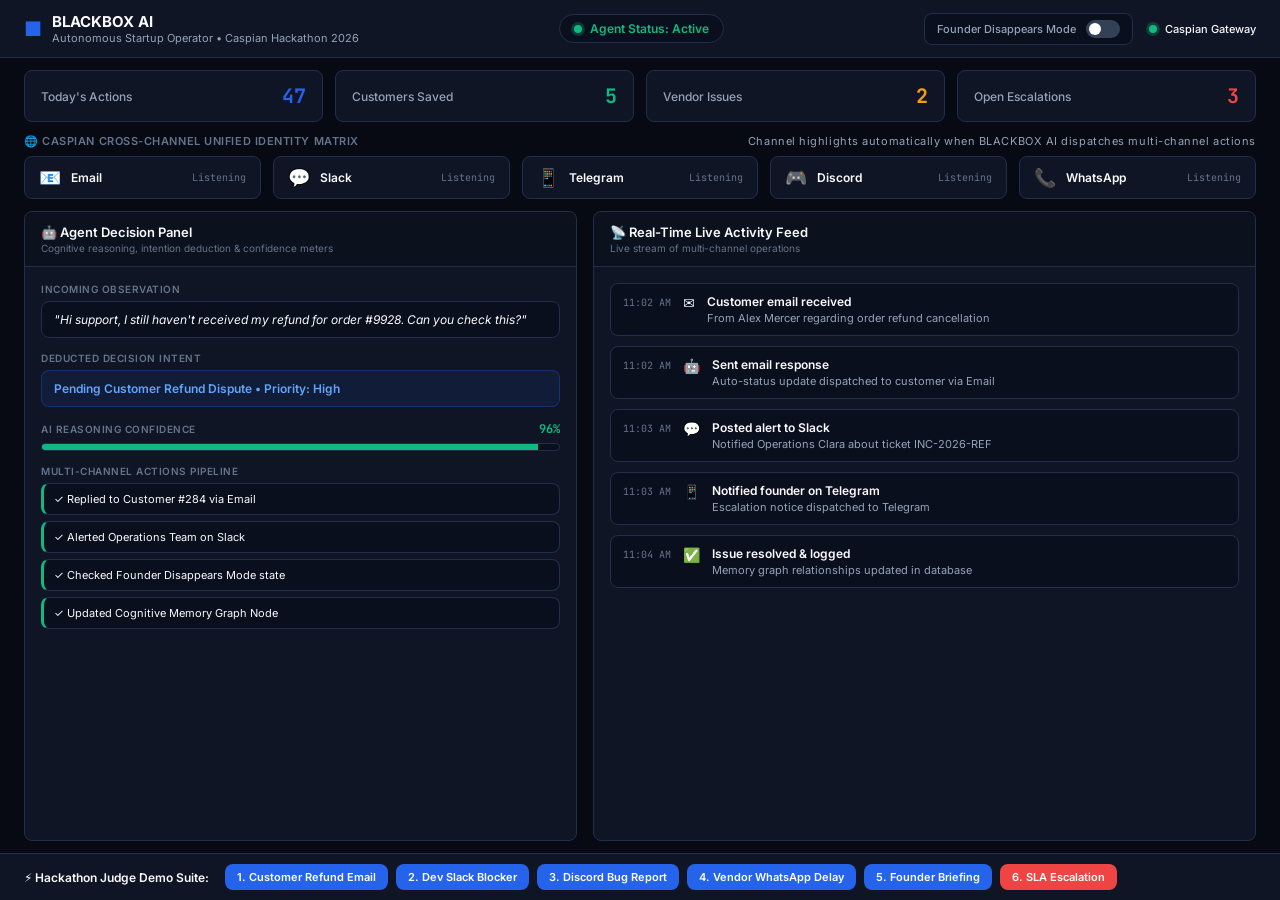
==== commit 25938cb4: "feat: Build BLACKBOX AI Hackathon Control Center Dashboard with Decision Confidence, Channel Matrix," ====
--- a/static/index.html
+++ b/static/index.html
@@ -3,9 +3,9 @@
 <head>
   <meta charset="UTF-8">
   <meta name="viewport" content="width=device-width, initial-scale=1.0">
-  <title>BLACKBOX AI — Startup Operator</title>
+  <title>BLACKBOX AI — Hackathon Control Center</title>
   <link rel="stylesheet" href="/static/css/style.css">
-  <link href="https://fonts.googleapis.com/css2?family=Inter:wght@300;400;500;600;700&family=JetBrains+Mono:wght@400;500&display=swap" rel="stylesheet">
+  <link href="https://fonts.googleapis.com/css2?family=Inter:wght@300;400;500;600;700&family=JetBrains+Mono:wght@400;500;600&display=swap" rel="stylesheet">
 </head>
 <body>
 
@@ -15,12 +15,19 @@
       <span class="brand-logo">■</span>
       <div class="brand-text">
         <span class="brand-name">BLACKBOX AI</span>
-        <span class="brand-sub">Autonomous Startup Operator &bull; Caspian 2026</span>
+        <span class="brand-sub">Autonomous Startup Operator &bull; Caspian Hackathon 2026</span>
+      </div>
+    </div>
+
+    <div class="topbar-center">
+      <div class="agent-status-badge">
+        <span class="pulse-dot green"></span>
+        <span>Agent Status: Active</span>
       </div>
     </div>
 
     <div class="topbar-right">
-      <div class="mode-toggle">
+      <div class="mode-toggle-card">
         <span class="toggle-text">Founder Disappears Mode</span>
         <label class="switch">
           <input type="checkbox" id="toggle-founder-mode">
@@ -28,139 +35,189 @@
         </label>
       </div>
 
-      <div class="gateway-indicator">
+      <div class="gateway-status">
         <span class="pulse-dot green"></span>
         <span>Caspian Gateway</span>
       </div>
     </div>
   </header>
 
-  <!-- Workspace Container -->
-  <main class="app-layout">
-
-    <!-- Left Column: Control Deck & Simulator Triggers -->
-    <aside class="sidebar">
-      <div class="sidebar-section">
-        <div class="section-label">Executive Briefing Overview</div>
-        <div class="kpi-grid">
-          <div class="kpi-card">
-            <span class="kpi-num" id="kpi-opps">--</span>
-            <span class="kpi-title">Opportunities</span>
-          </div>
-          <div class="kpi-card">
-            <span class="kpi-num warning" id="kpi-risks">--</span>
-            <span class="kpi-title">Customer Risks</span>
-          </div>
-          <div class="kpi-card">
-            <span class="kpi-num" id="kpi-issues">--</span>
-            <span class="kpi-title">Open Issues</span>
-          </div>
-          <div class="kpi-card">
-            <span class="kpi-num" id="kpi-delays">--</span>
-            <span class="kpi-title">Vendor Delays</span>
-          </div>
-        </div>
-      </div>
-
-      <div class="sidebar-section flex-1">
-        <div class="section-label">Hackathon Scenario Simulator</div>
-        <div class="sim-list">
-          <button class="sim-btn" onclick="triggerSimulation('support')">
-            <span class="sim-name">1. Customer Rescue</span>
-            <span class="sim-desc">Refund Complaint &bull; Email &rarr; Slack/Telegram</span>
-          </button>
-          
-          <button class="sim-btn" onclick="triggerSimulation('blocker')">
-            <span class="sim-name">2. Team Operations</span>
-            <span class="sim-desc">Dev Blockage &bull; Slack &rarr; Telegram Task</span>
-          </button>
-
-          <button class="sim-btn" onclick="triggerSimulation('bug')">
-            <span class="sim-name">3. Community Bug</span>
-            <span class="sim-desc">Checkout Issue &bull; Discord &rarr; Slack</span>
-          </button>
-
-          <button class="sim-btn" onclick="triggerSimulation('delay')">
-            <span class="sim-name">4. Vendor Intelligence</span>
-            <span class="sim-desc">Shipment Delay &bull; WhatsApp &rarr; Memory Graph</span>
-          </button>
-
-          <button class="sim-btn" onclick="triggerSimulation('briefing')">
-            <span class="sim-name">5. Founder Briefing</span>
-            <span class="sim-desc">Daily KPI Brief &bull; Telegram</span>
-          </button>
-
-          <button class="sim-btn alert-btn" onclick="triggerSimulation('escalate')">
-            <span class="sim-name">6. SLA Escalation</span>
-            <span class="sim-desc">15s Unresolved Timeout &bull; Reassign Task</span>
-          </button>
-        </div>
-      </div>
-    </aside>
-
-    <!-- Right Column: Main Workspace with Tabs -->
-    <section class="main-content">
-
-      <!-- Navigation Tabs -->
-      <nav class="tab-bar">
-        <button class="tab-btn active" data-tab="tab-feed">📡 Operations Feed</button>
-        <button class="tab-btn" data-tab="tab-board">📋 Incident Queue</button>
-        <button class="tab-btn" data-tab="tab-graph">🧠 Memory Graph</button>
-      </nav>
-
-      <!-- Tab Views -->
-      <div class="tab-viewport">
-
-        <!-- Tab 1: Operations Feed -->
-        <div class="tab-pane active" id="tab-feed">
-          <div class="feed-container" id="logs-stream-container">
-            <div class="feed-empty">Ready for operational communications...</div>
-          </div>
-        </div>
-
-        <!-- Tab 2: Incident Board -->
-        <div class="tab-pane" id="tab-board">
-          <div class="table-wrapper">
-            <table class="tickets-table">
-              <thead>
-                <tr>
-                  <th>Ticket ID</th>
-                  <th>Category</th>
-                  <th>Title</th>
-                  <th>Assignee</th>
-                  <th>Status</th>
-                </tr>
-              </thead>
-              <tbody id="tickets-tbody">
-                <tr><td colspan="5" class="table-empty">No active tickets found.</td></tr>
-              </tbody>
-            </table>
-          </div>
-        </div>
-
-        <!-- Tab 3: Context Memory Graph -->
-        <div class="tab-pane" id="tab-graph">
-          <div class="graph-viewport">
-            <svg id="memory-graph-svg" width="100%" height="100%"></svg>
-          </div>
-        </div>
-
-      </div>
-
+  <!-- Executive Metrics Bar -->
+  <section class="metrics-bar">
+    <div class="metric-card">
+      <span class="metric-title">Today's Actions</span>
+      <span class="metric-value" id="kpi-actions">47</span>
+    </div>
+    <div class="metric-card">
+      <span class="metric-title">Customers Saved</span>
+      <span class="metric-value success" id="kpi-saved">5</span>
+    </div>
+    <div class="metric-card">
+      <span class="metric-title">Vendor Issues</span>
+      <span class="metric-value warning" id="kpi-vendor">2</span>
+    </div>
+    <div class="metric-card">
+      <span class="metric-title">Open Escalations</span>
+      <span class="metric-value danger" id="kpi-escalations">3</span>
+    </div>
+  </section>
+
+  <!-- Visual Caspian Cross-Channel Matrix -->
+  <section class="channels-matrix-container">
+    <div class="matrix-header">
+      <span>🌐 Caspian Cross-Channel Unified Identity Matrix</span>
+      <span class="matrix-sub">Channel highlights automatically when BLACKBOX AI dispatches multi-channel actions</span>
+    </div>
+    <div class="channels-matrix">
+      <div class="channel-card" id="channel-card-email">
+        <span class="channel-icon">📧</span>
+        <span class="channel-name">Email</span>
+        <span class="channel-status" id="status-email">Listening</span>
+      </div>
+      <div class="channel-card" id="channel-card-slack">
+        <span class="channel-icon">💬</span>
+        <span class="channel-name">Slack</span>
+        <span class="channel-status" id="status-slack">Listening</span>
+      </div>
+      <div class="channel-card" id="channel-card-telegram">
+        <span class="channel-icon">📱</span>
+        <span class="channel-name">Telegram</span>
+        <span class="channel-status" id="status-telegram">Listening</span>
+      </div>
+      <div class="channel-card" id="channel-card-discord">
+        <span class="channel-icon">🎮</span>
+        <span class="channel-name">Discord</span>
+        <span class="channel-status" id="status-discord">Listening</span>
+      </div>
+      <div class="channel-card" id="channel-card-whatsapp">
+        <span class="channel-icon">📞</span>
+        <span class="channel-name">WhatsApp</span>
+        <span class="channel-status" id="status-whatsapp">Listening</span>
+      </div>
+    </div>
+  </section>
+
+  <!-- Main Workspace Grid (Decision Panel + Live Activity Feed) -->
+  <main class="dashboard-grid">
+
+    <!-- Left Panel: Agent Decision Panel -->
+    <section class="panel decision-panel">
+      <div class="panel-header">
+        <span class="panel-title">🤖 Agent Decision Panel</span>
+        <span class="panel-subtitle">Cognitive reasoning, intention deduction & confidence meters</span>
+      </div>
+
+      <div class="decision-content">
+        <!-- Inbound Payload Block -->
+        <div class="decision-block">
+          <span class="block-label">Incoming Observation</span>
+          <div class="inbound-box" id="dec-inbound">
+            "Hi support, I still haven't received my refund for order #9928. Can you check this?"
+          </div>
+        </div>
+
+        <!-- Decision Intent -->
+        <div class="decision-block">
+          <span class="block-label">Deducted Decision Intent</span>
+          <div class="intent-box" id="dec-intent">
+            Pending Customer Refund Dispute &bull; Priority: High
+          </div>
+        </div>
+
+        <!-- Confidence Score Meter -->
+        <div class="decision-block">
+          <div class="confidence-header">
+            <span class="block-label">AI Reasoning Confidence</span>
+            <span class="confidence-val" id="dec-confidence-val">96%</span>
+          </div>
+          <div class="progress-bar">
+            <div class="progress-fill" id="dec-confidence-fill" style="width: 96%;"></div>
+          </div>
+        </div>
+
+        <!-- Actions Pipeline Checklist -->
+        <div class="decision-block flex-1">
+          <span class="block-label">Multi-Channel Actions Pipeline</span>
+          <div class="actions-checklist" id="dec-actions-list">
+            <div class="check-item done">✓ Replied to Customer #284 via Email</div>
+            <div class="check-item done">✓ Alerted Operations Team on Slack</div>
+            <div class="check-item done">✓ Checked Founder Disappears Mode state</div>
+            <div class="check-item done">✓ Updated Cognitive Memory Graph Node</div>
+          </div>
+        </div>
+      </div>
     </section>
 
+    <!-- Right Panel: Live Activity Feed -->
+    <section class="panel feed-panel">
+      <div class="panel-header">
+        <span class="panel-title">📡 Real-Time Live Activity Feed</span>
+        <span class="panel-subtitle">Live stream of multi-channel operations</span>
+      </div>
+
+      <div class="feed-stream" id="activity-feed-stream">
+        <!-- Activity items inserted dynamically -->
+        <div class="activity-item">
+          <span class="activity-time">11:02 AM</span>
+          <span class="activity-icon">✉️</span>
+          <div class="activity-body">
+            <span class="activity-title">Customer email received</span>
+            <span class="activity-desc">From Alex Mercer regarding order refund cancellation</span>
+          </div>
+        </div>
+
+        <div class="activity-item">
+          <span class="activity-time">11:02 AM</span>
+          <span class="activity-icon">🤖</span>
+          <div class="activity-body">
+            <span class="activity-title">Sent email response</span>
+            <span class="activity-desc">Auto-status update dispatched to customer via Email</span>
+          </div>
+        </div>
+
+        <div class="activity-item">
+          <span class="activity-time">11:03 AM</span>
+          <span class="activity-icon">💬</span>
+          <div class="activity-body">
+            <span class="activity-title">Posted alert to Slack</span>
+            <span class="activity-desc">Notified Operations Clara about ticket INC-2026-REF</span>
+          </div>
+        </div>
+
+        <div class="activity-item">
+          <span class="activity-time">11:03 AM</span>
+          <span class="activity-icon">📱</span>
+          <div class="activity-body">
+            <span class="activity-title">Notified founder on Telegram</span>
+            <span class="activity-desc">Escalation notice dispatched to Telegram</span>
+          </div>
+        </div>
+
+        <div class="activity-item">
+          <span class="activity-time">11:04 AM</span>
+          <span class="activity-icon">✅</span>
+          <div class="activity-body">
+            <span class="activity-title">Issue resolved & logged</span>
+            <span class="activity-desc">Memory graph relationships updated in database</span>
+          </div>
+        </div>
+      </div>
+    </section>
+
   </main>
 
-  <!-- Ticket Detail Modal -->
-  <div class="modal-backdrop" id="ticket-modal">
-    <div class="modal-card">
-      <div class="modal-header">
-        <span class="modal-id" id="modal-ticket-id">INC-2026-XXX</span>
-        <button class="modal-close" id="btn-close-modal">&times;</button>
-      </div>
-      <div class="modal-body" id="modal-ticket-body"></div>
-    </div>
-  </div>
+  <!-- Interactive Judge Demo Controller Bar -->
+  <footer class="demo-controller-bar">
+    <span class="bar-label">⚡ Hackathon Judge Demo Suite:</span>
+    <div class="demo-buttons">
+      <button class="btn btn-primary" onclick="triggerDemo('support')">1. Customer Refund Email</button>
+      <button class="btn btn-primary" onclick="triggerDemo('blocker')">2. Dev Slack Blocker</button>
+      <button class="btn btn-primary" onclick="triggerDemo('bug')">3. Discord Bug Report</button>
+      <button class="btn btn-primary" onclick="triggerDemo('delay')">4. Vendor WhatsApp Delay</button>
+      <button class="btn btn-primary" onclick="triggerDemo('briefing')">5. Founder Briefing</button>
+      <button class="btn btn-danger" onclick="triggerDemo('escalate')">6. SLA Escalation</button>
+    </div>
+  </footer>
 
   <script src="/static/js/app.js"></script>
 </body>
--- a/static/css/style.css
+++ b/static/css/style.css
@@ -1,12 +1,13 @@
 :root {
-  --bg-main: #090d16;
-  --bg-panel: #111726;
-  --bg-card: #182238;
-  --bg-input: #0e1422;
+  --bg-main: #070a12;
+  --bg-panel: #0f1524;
+  --bg-card: #162035;
+  --bg-input: #0a0f1d;
+  --border: #212f4d;
+  
   --text-primary: #f8fafc;
   --text-secondary: #94a3b8;
   --text-muted: #64748b;
-  --border: #232f48;
   
   --accent: #2563eb;
   --success: #10b981;
@@ -48,6 +49,7 @@
   display: flex;
   justify-content: space-between;
   align-items: center;
+  flex-shrink: 0;
 }
 
 .brand {
@@ -77,35 +79,17 @@
   color: var(--text-secondary);
 }
 
-.topbar-right {
-  display: flex;
-  align-items: center;
-  gap: 20px;
-}
-
-.mode-toggle {
-  display: flex;
-  align-items: center;
-  gap: 10px;
-  background-color: var(--bg-input);
-  padding: 6px 12px;
-  border-radius: var(--radius);
-  border: 1px solid var(--border);
-}
-
-.toggle-text {
-  font-size: 12px;
-  color: var(--text-secondary);
-  font-weight: 500;
-}
-
-.gateway-indicator {
+.agent-status-badge {
   display: flex;
   align-items: center;
   gap: 8px;
-  font-size: 12px;
-  font-weight: 500;
-  color: var(--text-primary);
+  background-color: var(--bg-input);
+  padding: 6px 14px;
+  border-radius: 20px;
+  border: 1px solid var(--border);
+  font-size: 12px;
+  font-weight: 600;
+  color: var(--success);
 }
 
 .pulse-dot {
@@ -116,7 +100,38 @@
 
 .pulse-dot.green {
   background-color: var(--success);
-  box-shadow: 0 0 0 3px rgba(16, 185, 129, 0.2);
+  box-shadow: 0 0 0 3px rgba(16, 185, 129, 0.25);
+}
+
+.topbar-right {
+  display: flex;
+  align-items: center;
+  gap: 16px;
+}
+
+.mode-toggle-card {
+  display: flex;
+  align-items: center;
+  gap: 10px;
+  background-color: var(--bg-input);
+  padding: 6px 12px;
+  border-radius: var(--radius);
+  border: 1px solid var(--border);
+}
+
+.toggle-text {
+  font-size: 11px;
+  color: var(--text-secondary);
+  font-weight: 500;
+}
+
+.gateway-status {
+  display: flex;
+  align-items: center;
+  gap: 8px;
+  font-size: 11px;
+  font-weight: 500;
+  color: var(--text-primary);
 }
 
 /* Switch */
@@ -127,17 +142,13 @@
   height: 18px;
 }
 
-.switch input {
-  opacity: 0;
-  width: 0;
-  height: 0;
-}
+.switch input { opacity: 0; width: 0; height: 0; }
 
 .slider {
   position: absolute;
   cursor: pointer;
   top: 0; left: 0; right: 0; bottom: 0;
-  background-color: #3b4252;
+  background-color: #334155;
   transition: .2s;
   border-radius: 20px;
 }
@@ -154,188 +165,221 @@
   border-radius: 50%;
 }
 
-input:checked + .slider {
-  background-color: var(--success);
-}
-
-input:checked + .slider:before {
-  transform: translateX(16px);
-}
-
-/* Layout */
-.app-layout {
-  display: flex;
-  flex: 1;
-  overflow: hidden;
-  padding: 16px;
-  gap: 16px;
-}
-
-/* Sidebar */
-.sidebar {
-  width: 340px;
+input:checked + .slider { background-color: var(--success); }
+input:checked + .slider:before { transform: translateX(16px); }
+
+/* Executive Metrics Bar */
+.metrics-bar {
+  display: grid;
+  grid-template-columns: repeat(4, 1fr);
+  gap: 12px;
+  padding: 12px 24px;
+  background-color: var(--bg-main);
   flex-shrink: 0;
-  display: flex;
-  flex-direction: column;
-  gap: 16px;
-}
-
-.sidebar-section {
+}
+
+.metric-card {
   background-color: var(--bg-panel);
   border: 1px solid var(--border);
   border-radius: var(--radius);
-  padding: 16px;
-  display: flex;
-  flex-direction: column;
-  gap: 12px;
-}
-
-.flex-1 {
-  flex: 1;
-  overflow: hidden;
-}
-
-.section-label {
-  font-size: 11px;
-  font-weight: 600;
-  text-transform: uppercase;
-  letter-spacing: 0.05em;
-  color: var(--text-muted);
-}
-
-.kpi-grid {
-  display: grid;
-  grid-template-columns: 1fr 1fr;
-  gap: 10px;
-}
-
-.kpi-card {
-  background-color: var(--bg-input);
-  border: 1px solid var(--border);
-  border-radius: var(--radius);
-  padding: 10px;
-  display: flex;
-  flex-direction: column;
-  gap: 4px;
-}
-
-.kpi-num {
-  font-size: 18px;
+  padding: 12px 16px;
+  display: flex;
+  justify-content: space-between;
+  align-items: center;
+}
+
+.metric-title {
+  font-size: 12px;
+  font-weight: 500;
+  color: var(--text-secondary);
+}
+
+.metric-value {
+  font-size: 20px;
   font-weight: 700;
   font-family: var(--font-mono);
   color: var(--accent);
 }
 
-.kpi-num.warning {
-  color: var(--warning);
-}
-
-.kpi-title {
-  font-size: 11px;
-  color: var(--text-secondary);
-}
-
-.sim-list {
+.metric-value.success { color: var(--success); }
+.metric-value.warning { color: var(--warning); }
+.metric-value.danger { color: var(--danger); }
+
+/* Visual Caspian Channel Matrix */
+.channels-matrix-container {
+  padding: 0 24px 12px;
+  flex-shrink: 0;
+}
+
+.matrix-header {
+  font-size: 11px;
+  font-weight: 600;
+  color: var(--text-muted);
+  text-transform: uppercase;
+  letter-spacing: 0.05em;
+  margin-bottom: 8px;
+  display: flex;
+  justify-content: space-between;
+}
+
+.matrix-sub {
+  text-transform: none;
+  font-weight: 400;
+  color: var(--text-secondary);
+}
+
+.channels-matrix {
+  display: grid;
+  grid-template-columns: repeat(5, 1fr);
+  gap: 12px;
+}
+
+.channel-card {
+  background-color: var(--bg-panel);
+  border: 1px solid var(--border);
+  border-radius: var(--radius);
+  padding: 10px 14px;
+  display: flex;
+  align-items: center;
+  gap: 10px;
+  transition: all 0.3s ease;
+}
+
+.channel-card.active-pulse {
+  border-color: var(--success);
+  box-shadow: 0 0 15px rgba(16, 185, 129, 0.4);
+  transform: translateY(-2px);
+}
+
+.channel-icon { font-size: 18px; }
+.channel-name { font-size: 12px; font-weight: 600; color: var(--text-primary); flex: 1; }
+.channel-status { font-size: 10px; font-family: var(--font-mono); color: var(--text-muted); }
+
+/* Main Dashboard Grid */
+.dashboard-grid {
+  display: flex;
+  flex: 1;
+  overflow: hidden;
+  padding: 0 24px 12px;
+  gap: 16px;
+}
+
+.panel {
+  background-color: var(--bg-panel);
+  border: 1px solid var(--border);
+  border-radius: var(--radius);
+  display: flex;
+  flex-direction: column;
+  overflow: hidden;
+}
+
+.decision-panel { flex: 1; }
+.feed-panel { flex: 1.2; }
+
+.panel-header {
+  padding: 12px 16px;
+  border-bottom: 1px solid var(--border);
+  background-color: rgba(7, 10, 18, 0.4);
+  display: flex;
+  flex-direction: column;
+}
+
+.panel-title { font-size: 13px; font-weight: 600; color: var(--text-primary); }
+.panel-subtitle { font-size: 10px; color: var(--text-muted); margin-top: 2px; }
+
+/* Decision Panel Layout */
+.decision-content {
+  padding: 16px;
+  display: flex;
+  flex-direction: column;
+  gap: 14px;
   flex: 1;
   overflow-y: auto;
-  display: flex;
-  flex-direction: column;
-  gap: 8px;
-}
-
-.sim-btn {
+}
+
+.decision-block {
+  display: flex;
+  flex-direction: column;
+  gap: 6px;
+}
+
+.block-label {
+  font-size: 10px;
+  font-weight: 600;
+  text-transform: uppercase;
+  color: var(--text-muted);
+  letter-spacing: 0.05em;
+}
+
+.inbound-box {
   background-color: var(--bg-input);
   border: 1px solid var(--border);
   border-radius: var(--radius);
   padding: 10px 12px;
-  text-align: left;
-  cursor: pointer;
-  display: flex;
-  flex-direction: column;
-  gap: 2px;
-  transition: 0.15s;
-}
-
-.sim-btn:hover {
-  background-color: var(--bg-card);
-  border-color: var(--accent);
-}
-
-.sim-btn.alert-btn:hover {
-  border-color: var(--danger);
-}
-
-.sim-name {
-  font-size: 12px;
-  font-weight: 600;
-  color: var(--text-primary);
-}
-
-.sim-desc {
-  font-size: 10px;
-  color: var(--text-secondary);
-}
-
-/* Main Content Workspace */
-.main-content {
-  flex: 1;
-  background-color: var(--bg-panel);
-  border: 1px solid var(--border);
-  border-radius: var(--radius);
-  display: flex;
-  flex-direction: column;
+  font-size: 12px;
+  color: var(--text-primary);
+  font-style: italic;
+}
+
+.intent-box {
+  background-color: rgba(37, 99, 235, 0.1);
+  border: 1px solid rgba(37, 99, 235, 0.3);
+  border-radius: var(--radius);
+  padding: 10px 12px;
+  font-size: 12px;
+  font-weight: 600;
+  color: #60a5fa;
+}
+
+.confidence-header {
+  display: flex;
+  justify-content: space-between;
+  align-items: center;
+}
+
+.confidence-val {
+  font-size: 12px;
+  font-weight: 700;
+  font-family: var(--font-mono);
+  color: var(--success);
+}
+
+.progress-bar {
+  height: 8px;
+  background-color: var(--bg-input);
+  border-radius: 4px;
   overflow: hidden;
-}
-
-.tab-bar {
-  display: flex;
-  background-color: rgba(9, 13, 22, 0.4);
-  border-bottom: 1px solid var(--border);
-  padding: 8px 16px 0;
-  gap: 8px;
-}
-
-.tab-btn {
-  background: none;
-  border: none;
-  color: var(--text-secondary);
-  font-size: 12px;
-  font-weight: 500;
-  padding: 10px 16px;
-  cursor: pointer;
-  border-bottom: 2px solid transparent;
-  transition: 0.15s;
-}
-
-.tab-btn:hover {
-  color: var(--text-primary);
-}
-
-.tab-btn.active {
-  color: var(--text-primary);
-  border-bottom-color: var(--accent);
-  font-weight: 600;
-}
-
-.tab-viewport {
-  flex: 1;
-  position: relative;
-  overflow: hidden;
-}
-
-.tab-pane {
-  position: absolute;
-  top: 0; left: 0; right: 0; bottom: 0;
-  display: none;
-  flex-direction: column;
-}
-
-.tab-pane.active {
-  display: flex;
-}
-
-/* Feed */
-.feed-container {
+  border: 1px solid var(--border);
+}
+
+.progress-fill {
+  height: 100%;
+  background-color: var(--success);
+  transition: width 0.4s ease;
+}
+
+.actions-checklist {
+  display: flex;
+  flex-direction: column;
+  gap: 6px;
+}
+
+.check-item {
+  font-size: 11px;
+  color: var(--text-secondary);
+  background-color: var(--bg-input);
+  padding: 8px 10px;
+  border-radius: var(--radius);
+  border: 1px solid var(--border);
+}
+
+.check-item.done {
+  color: var(--text-primary);
+  border-left: 3px solid var(--success);
+}
+
+/* Activity Feed Stream */
+.feed-stream {
   flex: 1;
   overflow-y: auto;
   padding: 16px;
@@ -344,169 +388,87 @@
   gap: 10px;
 }
 
-.feed-empty {
-  text-align: center;
-  padding: 40px;
+.activity-item {
+  background-color: var(--bg-input);
+  border: 1px solid var(--border);
+  border-radius: var(--radius);
+  padding: 10px 12px;
+  display: flex;
+  align-items: flex-start;
+  gap: 12px;
+  animation: slide-down 0.2s ease-out;
+}
+
+@keyframes slide-down {
+  from { opacity: 0; transform: translateY(-8px); }
+  to { opacity: 1; transform: translateY(0); }
+}
+
+.activity-time {
+  font-size: 10px;
+  font-family: var(--font-mono);
   color: var(--text-muted);
-  font-size: 12px;
-}
-
-.feed-item {
-  background-color: var(--bg-input);
-  border: 1px solid var(--border);
-  border-radius: var(--radius);
-  padding: 12px;
-  font-size: 12px;
-  display: flex;
-  flex-direction: column;
-  gap: 6px;
-}
-
-.feed-meta {
-  display: flex;
-  justify-content: space-between;
-  align-items: center;
-}
-
-.badge {
-  font-family: var(--font-mono);
-  font-size: 9px;
-  font-weight: 600;
-  text-transform: uppercase;
-  padding: 2px 6px;
-  border-radius: 4px;
-  color: white;
-}
-
-.badge-email { background-color: var(--color-email); }
-.badge-slack { background-color: var(--color-slack); }
-.badge-telegram { background-color: var(--color-telegram); }
-.badge-whatsapp { background-color: var(--color-whatsapp); }
-.badge-discord { background-color: var(--color-discord); }
-
-.feed-sender {
-  font-weight: 600;
-  color: var(--text-primary);
-  margin-left: 6px;
-}
-
-.feed-time {
-  font-size: 10px;
-  color: var(--text-muted);
-}
-
-.feed-text {
-  color: var(--text-secondary);
-  white-space: pre-line;
-}
-
-/* Table */
-.table-wrapper {
+  margin-top: 2px;
+  flex-shrink: 0;
+}
+
+.activity-icon { font-size: 14px; }
+
+.activity-body {
+  display: flex;
+  flex-direction: column;
+  gap: 2px;
+}
+
+.activity-title {
+  font-size: 12px;
+  font-weight: 600;
+  color: var(--text-primary);
+}
+
+.activity-desc {
+  font-size: 11px;
+  color: var(--text-secondary);
+}
+
+/* Bottom Judge Demo Controller Bar */
+.demo-controller-bar {
+  background-color: var(--bg-panel);
+  border-top: 1px solid var(--border);
+  padding: 10px 24px;
+  display: flex;
+  align-items: center;
+  gap: 16px;
+  flex-shrink: 0;
+}
+
+.bar-label {
+  font-size: 12px;
+  font-weight: 600;
+  color: var(--text-primary);
+}
+
+.demo-buttons {
+  display: flex;
+  gap: 8px;
   flex: 1;
-  overflow-y: auto;
-}
-
-.tickets-table {
-  width: 100%;
-  border-collapse: collapse;
-  font-size: 12px;
-  text-align: left;
-}
-
-.tickets-table th {
-  padding: 12px 16px;
-  font-weight: 600;
-  color: var(--text-muted);
-  border-bottom: 1px solid var(--border);
-  background-color: rgba(9, 13, 22, 0.3);
-}
-
-.tickets-table td {
-  padding: 12px 16px;
-  color: var(--text-secondary);
-  border-bottom: 1px solid var(--border);
-}
-
-.tickets-table tr:hover {
-  background-color: rgba(255, 255, 255, 0.02);
+  overflow-x: auto;
+}
+
+.btn {
+  font-family: var(--font-sans);
+  font-size: 11px;
+  font-weight: 600;
+  padding: 6px 12px;
+  border-radius: var(--radius);
+  border: none;
   cursor: pointer;
-}
-
-.table-empty {
-  text-align: center;
-  padding: 32px;
-  color: var(--text-muted);
-}
-
-/* Graph */
-.graph-viewport {
-  flex: 1;
-  background-color: var(--bg-input);
-  position: relative;
-}
-
-.graph-node circle {
-  stroke-width: 2px;
-}
-
-.graph-node text {
-  font-size: 10px;
-  font-weight: 500;
-  fill: var(--text-primary);
-  pointer-events: none;
-}
-
-.graph-link {
-  stroke: var(--border);
-  stroke-width: 1.5px;
-  stroke-opacity: 0.6;
-}
-
-/* Modals */
-.modal-backdrop {
-  position: fixed;
-  top: 0; left: 0; width: 100vw; height: 100vh;
-  background-color: rgba(0, 0, 0, 0.7);
-  display: none;
-  justify-content: center;
-  align-items: center;
-  z-index: 1000;
-}
-
-.modal-card {
-  background-color: var(--bg-panel);
-  border: 1px solid var(--border);
-  border-radius: var(--radius);
-  width: 460px;
-  max-width: 90%;
-  display: flex;
-  flex-direction: column;
-  overflow: hidden;
-}
-
-.modal-header {
-  padding: 14px 16px;
-  border-bottom: 1px solid var(--border);
-  display: flex;
-  justify-content: space-between;
-  align-items: center;
-}
-
-.modal-id {
-  font-weight: 600;
-  font-family: var(--font-mono);
-  font-size: 13px;
-}
-
-.modal-close {
-  background: none;
-  border: none;
-  color: var(--text-muted);
-  font-size: 18px;
-  cursor: pointer;
-}
-
-.modal-body {
-  padding: 16px;
-  font-size: 12px;
-}
+  white-space: nowrap;
+  transition: 0.15s;
+}
+
+.btn-primary { background-color: var(--accent); color: white; }
+.btn-primary:hover { background-color: #1d4ed8; }
+
+.btn-danger { background-color: var(--danger); color: white; }
+.btn-danger:hover { background-color: #b91c1c; }
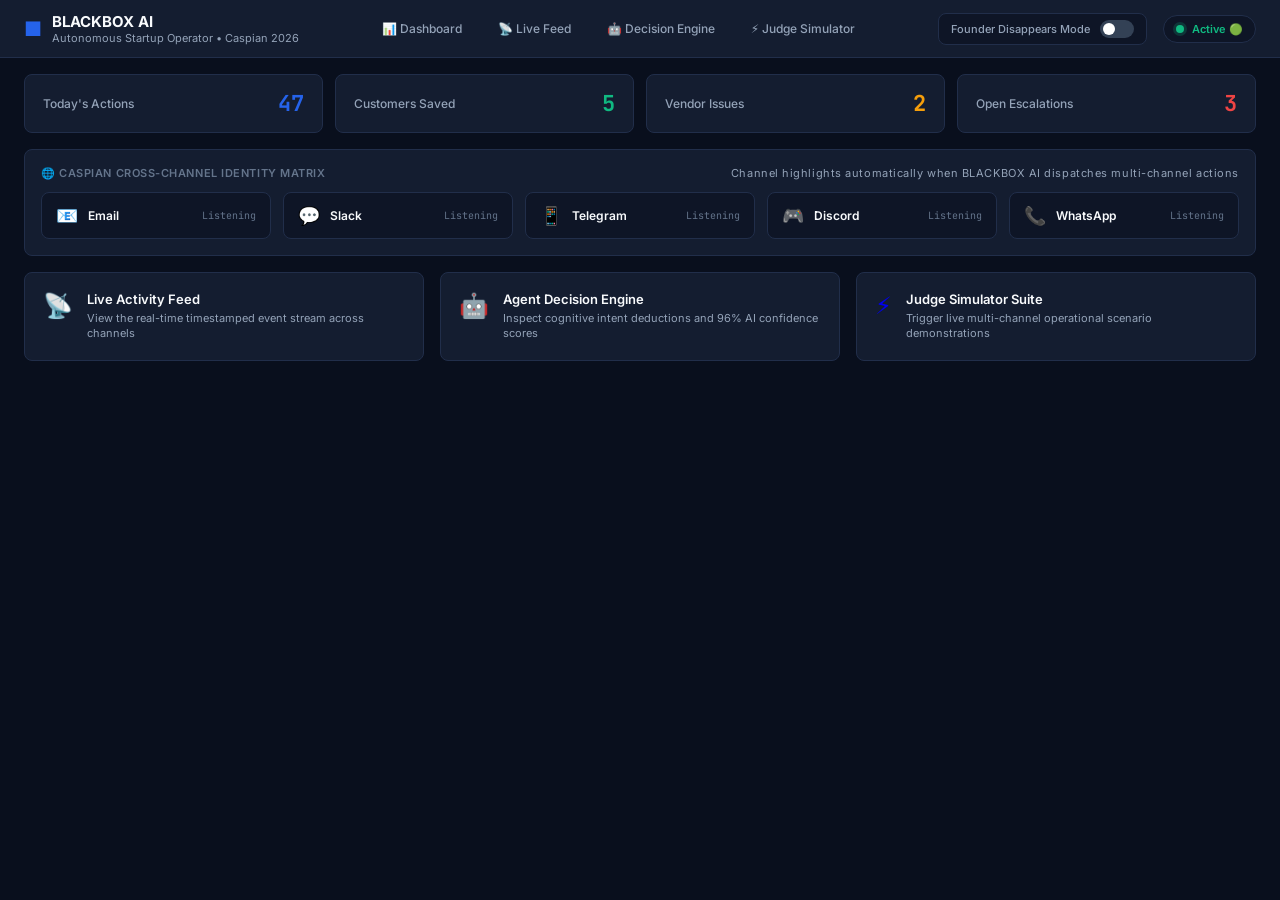
==== commit bcbb264e: "feat: Build multi-page website architecture with dedicated routes (/, /feed, /decision, /simulator) " ====
--- a/static/index.html
+++ b/static/index.html
@@ -3,28 +3,28 @@
 <head>
   <meta charset="UTF-8">
   <meta name="viewport" content="width=device-width, initial-scale=1.0">
-  <title>BLACKBOX AI — Hackathon Control Center</title>
+  <title>BLACKBOX AI — Dashboard Overview</title>
   <link rel="stylesheet" href="/static/css/style.css">
   <link href="https://fonts.googleapis.com/css2?family=Inter:wght@300;400;500;600;700&family=JetBrains+Mono:wght@400;500;600&display=swap" rel="stylesheet">
 </head>
 <body>
 
-  <!-- Top Header Bar -->
+  <!-- Top Navigation Header -->
   <header class="topbar">
     <div class="brand">
       <span class="brand-logo">■</span>
       <div class="brand-text">
         <span class="brand-name">BLACKBOX AI</span>
-        <span class="brand-sub">Autonomous Startup Operator &bull; Caspian Hackathon 2026</span>
+        <span class="brand-sub">Autonomous Startup Operator &bull; Caspian 2026</span>
       </div>
     </div>
 
-    <div class="topbar-center">
-      <div class="agent-status-badge">
-        <span class="pulse-dot green"></span>
-        <span>Agent Status: Active</span>
-      </div>
-    </div>
+    <nav class="nav-links">
+      <a href="/" class="nav-link active">📊 Dashboard</a>
+      <a href="/feed" class="nav-link">📡 Live Feed</a>
+      <a href="/decision" class="nav-link">🤖 Decision Engine</a>
+      <a href="/simulator" class="nav-link">⚡ Judge Simulator</a>
+    </nav>
 
     <div class="topbar-right">
       <div class="mode-toggle-card">
@@ -37,7 +37,7 @@
 
       <div class="gateway-status">
         <span class="pulse-dot green"></span>
-        <span>Caspian Gateway</span>
+        <span>Active 🟢</span>
       </div>
     </div>
   </header>
@@ -63,161 +63,66 @@
   </section>
 
   <!-- Visual Caspian Cross-Channel Matrix -->
-  <section class="channels-matrix-container">
-    <div class="matrix-header">
-      <span>🌐 Caspian Cross-Channel Unified Identity Matrix</span>
-      <span class="matrix-sub">Channel highlights automatically when BLACKBOX AI dispatches multi-channel actions</span>
-    </div>
-    <div class="channels-matrix">
-      <div class="channel-card" id="channel-card-email">
-        <span class="channel-icon">📧</span>
-        <span class="channel-name">Email</span>
-        <span class="channel-status" id="status-email">Listening</span>
+  <main class="page-container">
+    <section class="channels-matrix-container">
+      <div class="matrix-header">
+        <span>🌐 Caspian Cross-Channel Identity Matrix</span>
+        <span class="matrix-sub">Channel highlights automatically when BLACKBOX AI dispatches multi-channel actions</span>
       </div>
-      <div class="channel-card" id="channel-card-slack">
-        <span class="channel-icon">💬</span>
-        <span class="channel-name">Slack</span>
-        <span class="channel-status" id="status-slack">Listening</span>
-      </div>
-      <div class="channel-card" id="channel-card-telegram">
-        <span class="channel-icon">📱</span>
-        <span class="channel-name">Telegram</span>
-        <span class="channel-status" id="status-telegram">Listening</span>
-      </div>
-      <div class="channel-card" id="channel-card-discord">
-        <span class="channel-icon">🎮</span>
-        <span class="channel-name">Discord</span>
-        <span class="channel-status" id="status-discord">Listening</span>
-      </div>
-      <div class="channel-card" id="channel-card-whatsapp">
-        <span class="channel-icon">📞</span>
-        <span class="channel-name">WhatsApp</span>
-        <span class="channel-status" id="status-whatsapp">Listening</span>
-      </div>
-    </div>
-  </section>
-
-  <!-- Main Workspace Grid (Decision Panel + Live Activity Feed) -->
-  <main class="dashboard-grid">
-
-    <!-- Left Panel: Agent Decision Panel -->
-    <section class="panel decision-panel">
-      <div class="panel-header">
-        <span class="panel-title">🤖 Agent Decision Panel</span>
-        <span class="panel-subtitle">Cognitive reasoning, intention deduction & confidence meters</span>
-      </div>
-
-      <div class="decision-content">
-        <!-- Inbound Payload Block -->
-        <div class="decision-block">
-          <span class="block-label">Incoming Observation</span>
-          <div class="inbound-box" id="dec-inbound">
-            "Hi support, I still haven't received my refund for order #9928. Can you check this?"
-          </div>
+      <div class="channels-matrix">
+        <div class="channel-card" id="channel-card-email">
+          <span class="channel-icon">📧</span>
+          <span class="channel-name">Email</span>
+          <span class="channel-status" id="status-email">Listening</span>
         </div>
-
-        <!-- Decision Intent -->
-        <div class="decision-block">
-          <span class="block-label">Deducted Decision Intent</span>
-          <div class="intent-box" id="dec-intent">
-            Pending Customer Refund Dispute &bull; Priority: High
-          </div>
+        <div class="channel-card" id="channel-card-slack">
+          <span class="channel-icon">💬</span>
+          <span class="channel-name">Slack</span>
+          <span class="channel-status" id="status-slack">Listening</span>
         </div>
-
-        <!-- Confidence Score Meter -->
-        <div class="decision-block">
-          <div class="confidence-header">
-            <span class="block-label">AI Reasoning Confidence</span>
-            <span class="confidence-val" id="dec-confidence-val">96%</span>
-          </div>
-          <div class="progress-bar">
-            <div class="progress-fill" id="dec-confidence-fill" style="width: 96%;"></div>
-          </div>
+        <div class="channel-card" id="channel-card-telegram">
+          <span class="channel-icon">📱</span>
+          <span class="channel-name">Telegram</span>
+          <span class="channel-status" id="status-telegram">Listening</span>
         </div>
-
-        <!-- Actions Pipeline Checklist -->
-        <div class="decision-block flex-1">
-          <span class="block-label">Multi-Channel Actions Pipeline</span>
-          <div class="actions-checklist" id="dec-actions-list">
-            <div class="check-item done">✓ Replied to Customer #284 via Email</div>
-            <div class="check-item done">✓ Alerted Operations Team on Slack</div>
-            <div class="check-item done">✓ Checked Founder Disappears Mode state</div>
-            <div class="check-item done">✓ Updated Cognitive Memory Graph Node</div>
-          </div>
+        <div class="channel-card" id="channel-card-discord">
+          <span class="channel-icon">🎮</span>
+          <span class="channel-name">Discord</span>
+          <span class="channel-status" id="status-discord">Listening</span>
+        </div>
+        <div class="channel-card" id="channel-card-whatsapp">
+          <span class="channel-icon">📞</span>
+          <span class="channel-name">WhatsApp</span>
+          <span class="channel-status" id="status-whatsapp">Listening</span>
         </div>
       </div>
     </section>
 
-    <!-- Right Panel: Live Activity Feed -->
-    <section class="panel feed-panel">
-      <div class="panel-header">
-        <span class="panel-title">📡 Real-Time Live Activity Feed</span>
-        <span class="panel-subtitle">Live stream of multi-channel operations</span>
-      </div>
-
-      <div class="feed-stream" id="activity-feed-stream">
-        <!-- Activity items inserted dynamically -->
-        <div class="activity-item">
-          <span class="activity-time">11:02 AM</span>
-          <span class="activity-icon">✉️</span>
-          <div class="activity-body">
-            <span class="activity-title">Customer email received</span>
-            <span class="activity-desc">From Alex Mercer regarding order refund cancellation</span>
-          </div>
+    <!-- Quick Navigation Overview Cards -->
+    <section class="overview-cards-grid">
+      <a href="/feed" class="overview-card">
+        <span class="card-icon">📡</span>
+        <div class="card-info">
+          <span class="card-title">Live Activity Feed</span>
+          <span class="card-desc">View the real-time timestamped event stream across channels</span>
         </div>
-
-        <div class="activity-item">
-          <span class="activity-time">11:02 AM</span>
-          <span class="activity-icon">🤖</span>
-          <div class="activity-body">
-            <span class="activity-title">Sent email response</span>
-            <span class="activity-desc">Auto-status update dispatched to customer via Email</span>
-          </div>
+      </a>
+      <a href="/decision" class="overview-card">
+        <span class="card-icon">🤖</span>
+        <div class="card-info">
+          <span class="card-title">Agent Decision Engine</span>
+          <span class="card-desc">Inspect cognitive intent deductions and 96% AI confidence scores</span>
         </div>
-
-        <div class="activity-item">
-          <span class="activity-time">11:03 AM</span>
-          <span class="activity-icon">💬</span>
-          <div class="activity-body">
-            <span class="activity-title">Posted alert to Slack</span>
-            <span class="activity-desc">Notified Operations Clara about ticket INC-2026-REF</span>
-          </div>
+      </a>
+      <a href="/simulator" class="overview-card">
+        <span class="card-icon">⚡</span>
+        <div class="card-info">
+          <span class="card-title">Judge Simulator Suite</span>
+          <span class="card-desc">Trigger live multi-channel operational scenario demonstrations</span>
         </div>
-
-        <div class="activity-item">
-          <span class="activity-time">11:03 AM</span>
-          <span class="activity-icon">📱</span>
-          <div class="activity-body">
-            <span class="activity-title">Notified founder on Telegram</span>
-            <span class="activity-desc">Escalation notice dispatched to Telegram</span>
-          </div>
-        </div>
-
-        <div class="activity-item">
-          <span class="activity-time">11:04 AM</span>
-          <span class="activity-icon">✅</span>
-          <div class="activity-body">
-            <span class="activity-title">Issue resolved & logged</span>
-            <span class="activity-desc">Memory graph relationships updated in database</span>
-          </div>
-        </div>
-      </div>
+      </a>
     </section>
-
   </main>
-
-  <!-- Interactive Judge Demo Controller Bar -->
-  <footer class="demo-controller-bar">
-    <span class="bar-label">⚡ Hackathon Judge Demo Suite:</span>
-    <div class="demo-buttons">
-      <button class="btn btn-primary" onclick="triggerDemo('support')">1. Customer Refund Email</button>
-      <button class="btn btn-primary" onclick="triggerDemo('blocker')">2. Dev Slack Blocker</button>
-      <button class="btn btn-primary" onclick="triggerDemo('bug')">3. Discord Bug Report</button>
-      <button class="btn btn-primary" onclick="triggerDemo('delay')">4. Vendor WhatsApp Delay</button>
-      <button class="btn btn-primary" onclick="triggerDemo('briefing')">5. Founder Briefing</button>
-      <button class="btn btn-danger" onclick="triggerDemo('escalate')">6. SLA Escalation</button>
-    </div>
-  </footer>
 
   <script src="/static/js/app.js"></script>
 </body>
--- a/static/css/style.css
+++ b/static/css/style.css
@@ -1,9 +1,9 @@
 :root {
-  --bg-main: #070a12;
-  --bg-panel: #0f1524;
-  --bg-card: #162035;
-  --bg-input: #0a0f1d;
-  --border: #212f4d;
+  --bg-main: #090f1d;
+  --bg-panel: #141d30;
+  --bg-card: #1a263e;
+  --bg-input: #0e1526;
+  --border: #212e4a;
   
   --text-primary: #f8fafc;
   --text-secondary: #94a3b8;
@@ -41,7 +41,7 @@
   overflow: hidden;
 }
 
-/* Header */
+/* Header & Top Navigation */
 .topbar {
   background-color: var(--bg-panel);
   border-bottom: 1px solid var(--border);
@@ -79,17 +79,66 @@
   color: var(--text-secondary);
 }
 
-.agent-status-badge {
-  display: flex;
-  align-items: center;
+/* Navigation Links */
+.nav-links {
+  display: flex;
   gap: 8px;
-  background-color: var(--bg-input);
+}
+
+.nav-link {
+  color: var(--text-secondary);
+  text-decoration: none;
+  font-size: 12px;
+  font-weight: 500;
   padding: 6px 14px;
-  border-radius: 20px;
-  border: 1px solid var(--border);
-  font-size: 12px;
+  border-radius: var(--radius);
+  transition: 0.15s;
+}
+
+.nav-link:hover {
+  color: var(--text-primary);
+  background-color: var(--bg-card);
+}
+
+.nav-link.active {
+  color: var(--text-primary);
+  background-color: var(--accent);
+  font-weight: 600;
+}
+
+.topbar-right {
+  display: flex;
+  align-items: center;
+  gap: 16px;
+}
+
+.mode-toggle-card {
+  display: flex;
+  align-items: center;
+  gap: 10px;
+  background-color: var(--bg-input);
+  padding: 6px 12px;
+  border-radius: var(--radius);
+  border: 1px solid var(--border);
+}
+
+.toggle-text {
+  font-size: 11px;
+  color: var(--text-secondary);
+  font-weight: 500;
+}
+
+.gateway-status {
+  display: flex;
+  align-items: center;
+  gap: 8px;
+  font-size: 11px;
   font-weight: 600;
   color: var(--success);
+  background-color: var(--bg-input);
+  padding: 6px 12px;
+  border-radius: 20px;
+  border: 1px solid var(--border);
 }
 
 .pulse-dot {
@@ -100,38 +149,7 @@
 
 .pulse-dot.green {
   background-color: var(--success);
-  box-shadow: 0 0 0 3px rgba(16, 185, 129, 0.25);
-}
-
-.topbar-right {
-  display: flex;
-  align-items: center;
-  gap: 16px;
-}
-
-.mode-toggle-card {
-  display: flex;
-  align-items: center;
-  gap: 10px;
-  background-color: var(--bg-input);
-  padding: 6px 12px;
-  border-radius: var(--radius);
-  border: 1px solid var(--border);
-}
-
-.toggle-text {
-  font-size: 11px;
-  color: var(--text-secondary);
-  font-weight: 500;
-}
-
-.gateway-status {
-  display: flex;
-  align-items: center;
-  gap: 8px;
-  font-size: 11px;
-  font-weight: 500;
-  color: var(--text-primary);
+  box-shadow: 0 0 0 3px rgba(16, 185, 129, 0.2);
 }
 
 /* Switch */
@@ -173,7 +191,7 @@
   display: grid;
   grid-template-columns: repeat(4, 1fr);
   gap: 12px;
-  padding: 12px 24px;
+  padding: 16px 24px;
   background-color: var(--bg-main);
   flex-shrink: 0;
 }
@@ -182,7 +200,7 @@
   background-color: var(--bg-panel);
   border: 1px solid var(--border);
   border-radius: var(--radius);
-  padding: 12px 16px;
+  padding: 14px 18px;
   display: flex;
   justify-content: space-between;
   align-items: center;
@@ -195,7 +213,7 @@
 }
 
 .metric-value {
-  font-size: 20px;
+  font-size: 22px;
   font-weight: 700;
   font-family: var(--font-mono);
   color: var(--accent);
@@ -205,10 +223,25 @@
 .metric-value.warning { color: var(--warning); }
 .metric-value.danger { color: var(--danger); }
 
-/* Visual Caspian Channel Matrix */
+/* Page Layout Container */
+.page-container {
+  display: flex;
+  flex-direction: column;
+  flex: 1;
+  overflow-y: auto;
+  padding: 0 24px 24px;
+  gap: 16px;
+}
+
+/* Caspian Channel Matrix */
 .channels-matrix-container {
-  padding: 0 24px 12px;
-  flex-shrink: 0;
+  background-color: var(--bg-panel);
+  border: 1px solid var(--border);
+  border-radius: var(--radius);
+  padding: 16px;
+  display: flex;
+  flex-direction: column;
+  gap: 12px;
 }
 
 .matrix-header {
@@ -217,7 +250,6 @@
   color: var(--text-muted);
   text-transform: uppercase;
   letter-spacing: 0.05em;
-  margin-bottom: 8px;
   display: flex;
   justify-content: space-between;
 }
@@ -235,10 +267,10 @@
 }
 
 .channel-card {
-  background-color: var(--bg-panel);
-  border: 1px solid var(--border);
-  border-radius: var(--radius);
-  padding: 10px 14px;
+  background-color: var(--bg-input);
+  border: 1px solid var(--border);
+  border-radius: var(--radius);
+  padding: 12px 14px;
   display: flex;
   align-items: center;
   gap: 10px;
@@ -255,15 +287,36 @@
 .channel-name { font-size: 12px; font-weight: 600; color: var(--text-primary); flex: 1; }
 .channel-status { font-size: 10px; font-family: var(--font-mono); color: var(--text-muted); }
 
-/* Main Dashboard Grid */
-.dashboard-grid {
-  display: flex;
-  flex: 1;
-  overflow: hidden;
-  padding: 0 24px 12px;
+/* Overview Cards Grid */
+.overview-cards-grid {
+  display: grid;
+  grid-template-columns: repeat(3, 1fr);
   gap: 16px;
 }
 
+.overview-card {
+  background-color: var(--bg-panel);
+  border: 1px solid var(--border);
+  border-radius: var(--radius);
+  padding: 18px;
+  display: flex;
+  align-items: flex-start;
+  gap: 14px;
+  text-decoration: none;
+  transition: 0.15s;
+}
+
+.overview-card:hover {
+  border-color: var(--accent);
+  transform: translateY(-2px);
+}
+
+.card-icon { font-size: 24px; }
+.card-info { display: flex; flex-direction: column; gap: 4px; }
+.card-title { font-size: 13px; font-weight: 600; color: var(--text-primary); }
+.card-desc { font-size: 11px; color: var(--text-secondary); line-height: 1.4; }
+
+/* Dedicated Page Panels */
 .panel {
   background-color: var(--bg-panel);
   border: 1px solid var(--border);
@@ -271,52 +324,78 @@
   display: flex;
   flex-direction: column;
   overflow: hidden;
-}
-
-.decision-panel { flex: 1; }
-.feed-panel { flex: 1.2; }
+  flex: 1;
+}
 
 .panel-header {
+  padding: 16px 20px;
+  border-bottom: 1px solid var(--border);
+  background-color: rgba(9, 15, 29, 0.4);
+  display: flex;
+  flex-direction: column;
+}
+
+.panel-title { font-size: 14px; font-weight: 600; color: var(--text-primary); }
+.panel-subtitle { font-size: 11px; color: var(--text-muted); margin-top: 2px; }
+
+/* Feed Stream */
+.feed-stream {
+  flex: 1;
+  overflow-y: auto;
+  padding: 20px;
+  display: flex;
+  flex-direction: column;
+  gap: 12px;
+}
+
+.activity-item {
+  background-color: var(--bg-input);
+  border: 1px solid var(--border);
+  border-radius: var(--radius);
   padding: 12px 16px;
-  border-bottom: 1px solid var(--border);
-  background-color: rgba(7, 10, 18, 0.4);
-  display: flex;
-  flex-direction: column;
-}
-
-.panel-title { font-size: 13px; font-weight: 600; color: var(--text-primary); }
-.panel-subtitle { font-size: 10px; color: var(--text-muted); margin-top: 2px; }
+  display: flex;
+  align-items: flex-start;
+  gap: 14px;
+  animation: slide-down 0.2s ease-out;
+}
+
+@keyframes slide-down {
+  from { opacity: 0; transform: translateY(-8px); }
+  to { opacity: 1; transform: translateY(0); }
+}
+
+.activity-time {
+  font-size: 11px;
+  font-family: var(--font-mono);
+  color: var(--text-muted);
+  margin-top: 2px;
+  flex-shrink: 0;
+}
+
+.activity-icon { font-size: 16px; }
+.activity-body { display: flex; flex-direction: column; gap: 3px; }
+.activity-title { font-size: 13px; font-weight: 600; color: var(--text-primary); }
+.activity-desc { font-size: 12px; color: var(--text-secondary); }
 
 /* Decision Panel Layout */
 .decision-content {
-  padding: 16px;
-  display: flex;
-  flex-direction: column;
-  gap: 14px;
+  padding: 20px;
+  display: flex;
+  flex-direction: column;
+  gap: 18px;
   flex: 1;
   overflow-y: auto;
 }
 
-.decision-block {
-  display: flex;
-  flex-direction: column;
-  gap: 6px;
-}
-
-.block-label {
-  font-size: 10px;
-  font-weight: 600;
-  text-transform: uppercase;
-  color: var(--text-muted);
-  letter-spacing: 0.05em;
-}
+.decision-block { display: flex; flex-direction: column; gap: 8px; }
+.block-label { font-size: 11px; font-weight: 600; text-transform: uppercase; color: var(--text-muted); letter-spacing: 0.05em; }
 
 .inbound-box {
   background-color: var(--bg-input);
   border: 1px solid var(--border);
   border-radius: var(--radius);
-  padding: 10px 12px;
-  font-size: 12px;
+  padding: 14px 16px;
+  font-size: 13px;
   color: var(--text-primary);
   font-style: italic;
 }
@@ -325,29 +404,19 @@
   background-color: rgba(37, 99, 235, 0.1);
   border: 1px solid rgba(37, 99, 235, 0.3);
   border-radius: var(--radius);
-  padding: 10px 12px;
-  font-size: 12px;
+  padding: 14px 16px;
+  font-size: 13px;
   font-weight: 600;
   color: #60a5fa;
 }
 
-.confidence-header {
-  display: flex;
-  justify-content: space-between;
-  align-items: center;
-}
-
-.confidence-val {
-  font-size: 12px;
-  font-weight: 700;
-  font-family: var(--font-mono);
-  color: var(--success);
-}
+.confidence-header { display: flex; justify-content: space-between; align-items: center; }
+.confidence-val { font-size: 13px; font-weight: 700; font-family: var(--font-mono); color: var(--success); }
 
 .progress-bar {
-  height: 8px;
-  background-color: var(--bg-input);
-  border-radius: 4px;
+  height: 10px;
+  background-color: var(--bg-input);
+  border-radius: 5px;
   overflow: hidden;
   border: 1px solid var(--border);
 }
@@ -358,113 +427,71 @@
   transition: width 0.4s ease;
 }
 
-.actions-checklist {
-  display: flex;
-  flex-direction: column;
-  gap: 6px;
-}
-
+.actions-checklist { display: flex; flex-direction: column; gap: 8px; }
 .check-item {
-  font-size: 11px;
+  font-size: 12px;
   color: var(--text-secondary);
   background-color: var(--bg-input);
-  padding: 8px 10px;
+  padding: 10px 14px;
   border-radius: var(--radius);
   border: 1px solid var(--border);
 }
 
 .check-item.done {
   color: var(--text-primary);
-  border-left: 3px solid var(--success);
-}
-
-/* Activity Feed Stream */
-.feed-stream {
-  flex: 1;
+  border-left: 4px solid var(--success);
+}
+
+/* Simulator Grid */
+.simulator-grid {
+  display: grid;
+  grid-template-columns: repeat(2, 1fr);
+  gap: 16px;
+  padding: 20px;
   overflow-y: auto;
+}
+
+.sim-card {
+  background-color: var(--bg-input);
+  border: 1px solid var(--border);
+  border-radius: var(--radius);
   padding: 16px;
   display: flex;
   flex-direction: column;
   gap: 10px;
 }
 
-.activity-item {
-  background-color: var(--bg-input);
-  border: 1px solid var(--border);
-  border-radius: var(--radius);
-  padding: 10px 12px;
-  display: flex;
-  align-items: flex-start;
-  gap: 12px;
-  animation: slide-down 0.2s ease-out;
-}
-
-@keyframes slide-down {
-  from { opacity: 0; transform: translateY(-8px); }
-  to { opacity: 1; transform: translateY(0); }
-}
-
-.activity-time {
-  font-size: 10px;
+.sim-card.alert-card { border-left: 4px solid var(--danger); }
+
+.sim-card-header { display: flex; justify-content: space-between; align-items: center; }
+.sim-card-title { font-size: 13px; font-weight: 600; color: var(--text-primary); }
+.sim-card-desc { font-size: 11px; color: var(--text-secondary); line-height: 1.4; }
+
+.channel-badge {
   font-family: var(--font-mono);
-  color: var(--text-muted);
-  margin-top: 2px;
-  flex-shrink: 0;
-}
-
-.activity-icon { font-size: 14px; }
-
-.activity-body {
-  display: flex;
-  flex-direction: column;
-  gap: 2px;
-}
-
-.activity-title {
-  font-size: 12px;
+  font-size: 9px;
   font-weight: 600;
-  color: var(--text-primary);
-}
-
-.activity-desc {
-  font-size: 11px;
-  color: var(--text-secondary);
-}
-
-/* Bottom Judge Demo Controller Bar */
-.demo-controller-bar {
-  background-color: var(--bg-panel);
-  border-top: 1px solid var(--border);
-  padding: 10px 24px;
-  display: flex;
-  align-items: center;
-  gap: 16px;
-  flex-shrink: 0;
-}
-
-.bar-label {
-  font-size: 12px;
-  font-weight: 600;
-  color: var(--text-primary);
-}
-
-.demo-buttons {
-  display: flex;
-  gap: 8px;
-  flex: 1;
-  overflow-x: auto;
-}
+  padding: 2px 6px;
+  border-radius: 4px;
+  color: white;
+}
+
+.badge-email { background-color: var(--color-email); }
+.badge-slack { background-color: var(--color-slack); }
+.badge-telegram { background-color: var(--color-telegram); }
+.badge-whatsapp { background-color: var(--color-whatsapp); }
+.badge-discord { background-color: var(--color-discord); }
 
 .btn {
   font-family: var(--font-sans);
   font-size: 11px;
   font-weight: 600;
-  padding: 6px 12px;
+  padding: 8px 14px;
   border-radius: var(--radius);
   border: none;
   cursor: pointer;
-  white-space: nowrap;
   transition: 0.15s;
+  text-align: center;
 }
 
 .btn-primary { background-color: var(--accent); color: white; }
